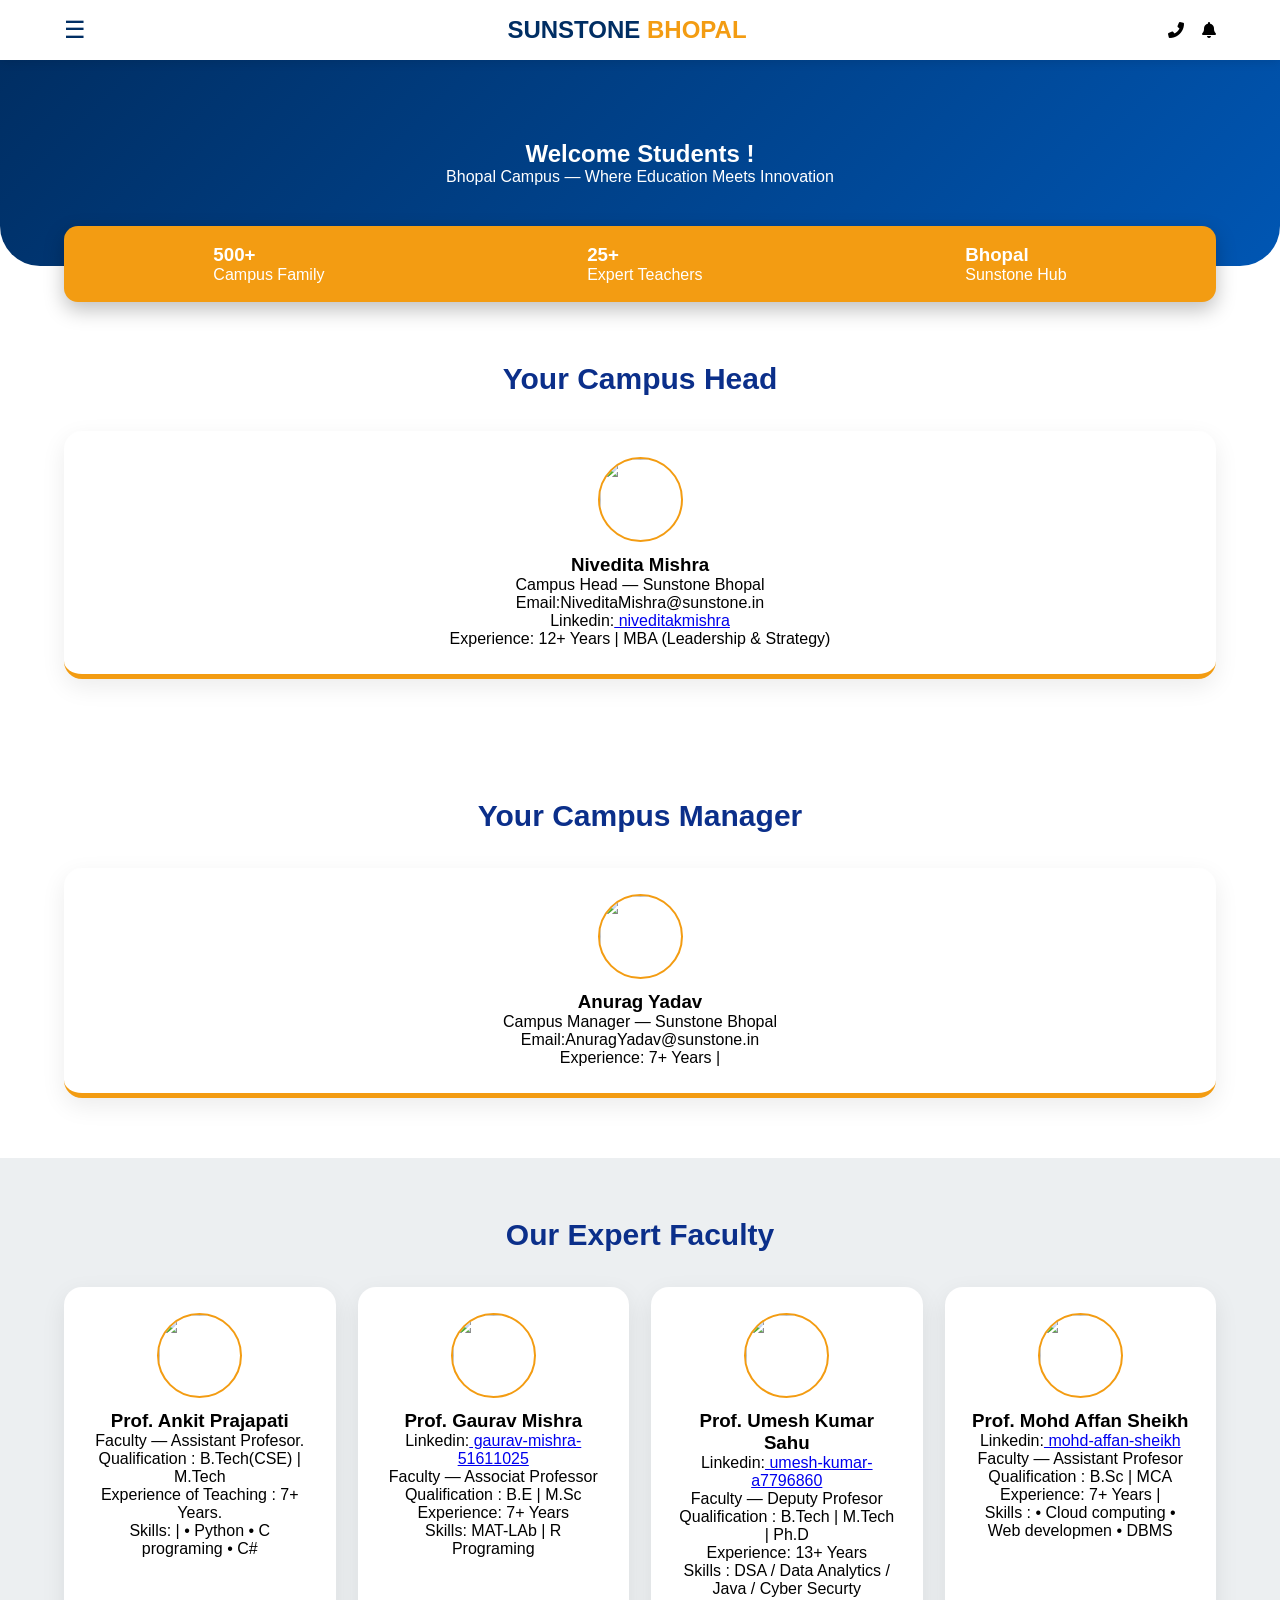
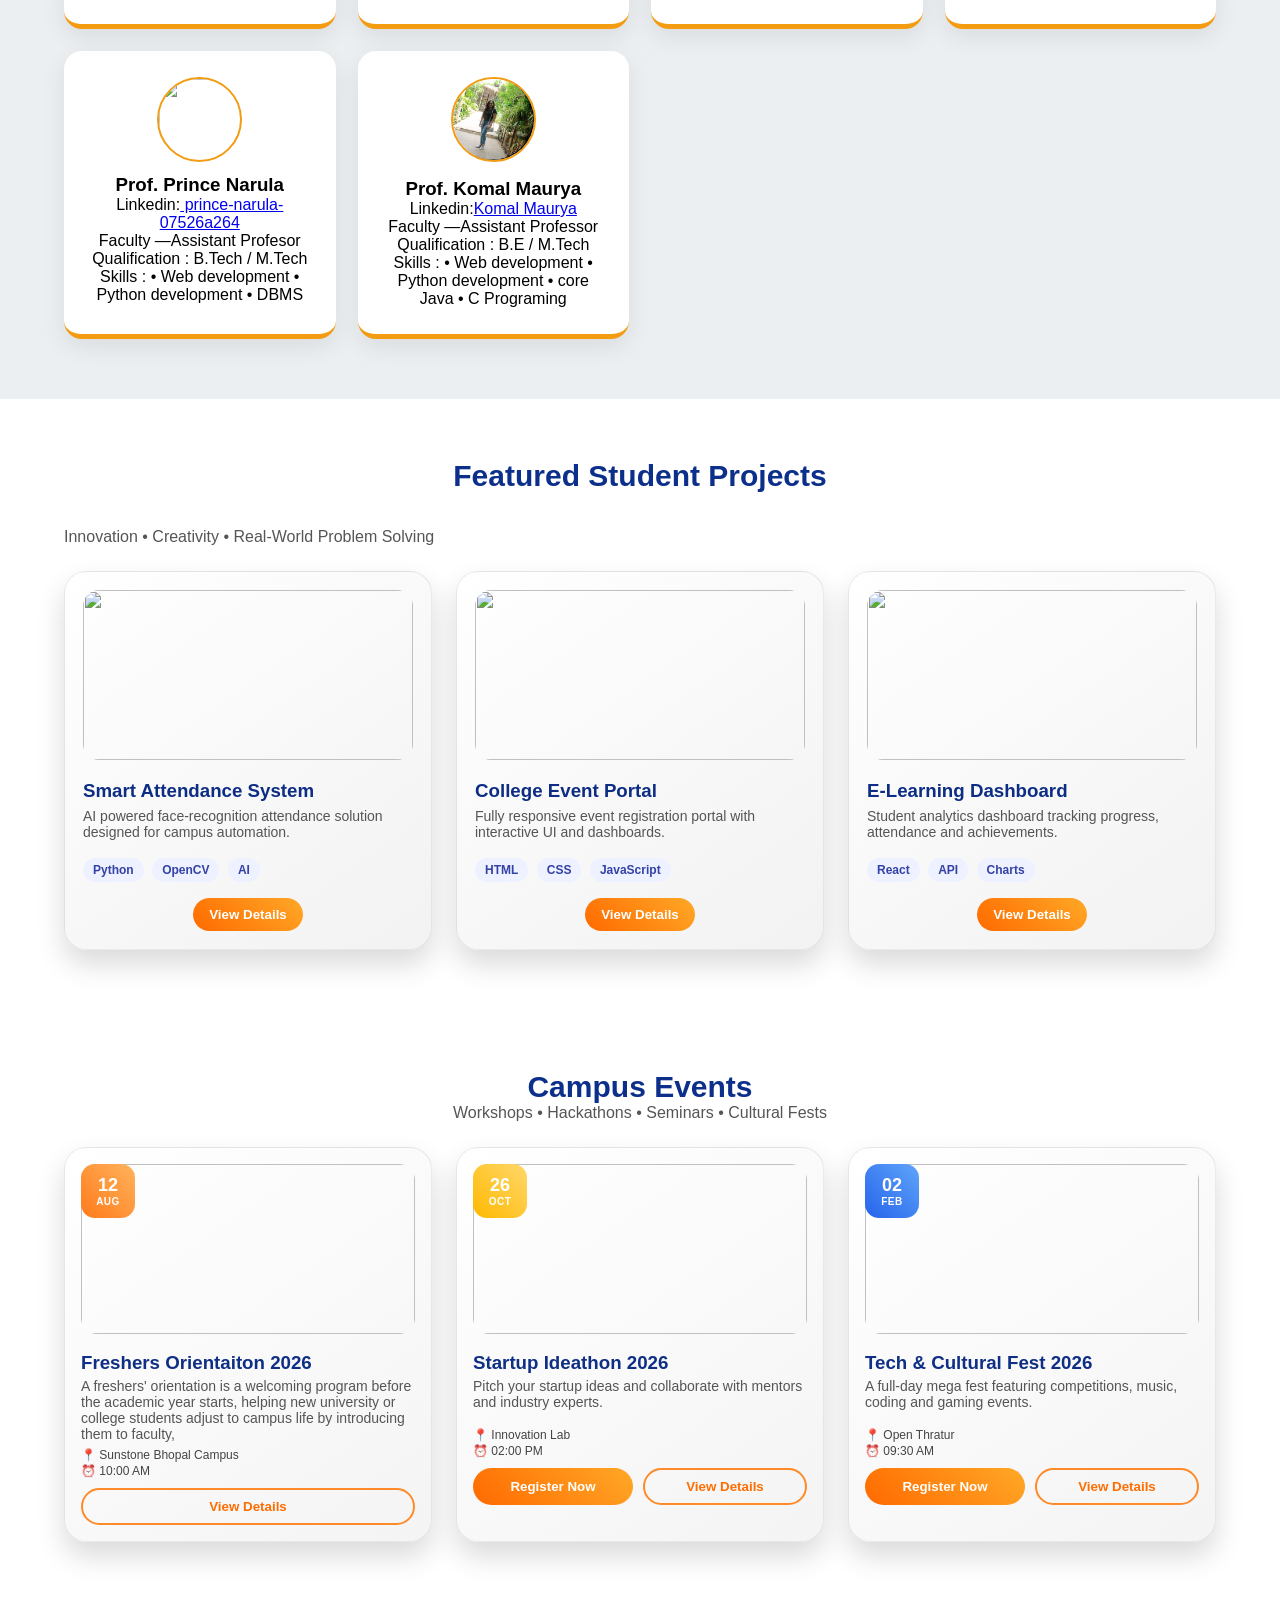
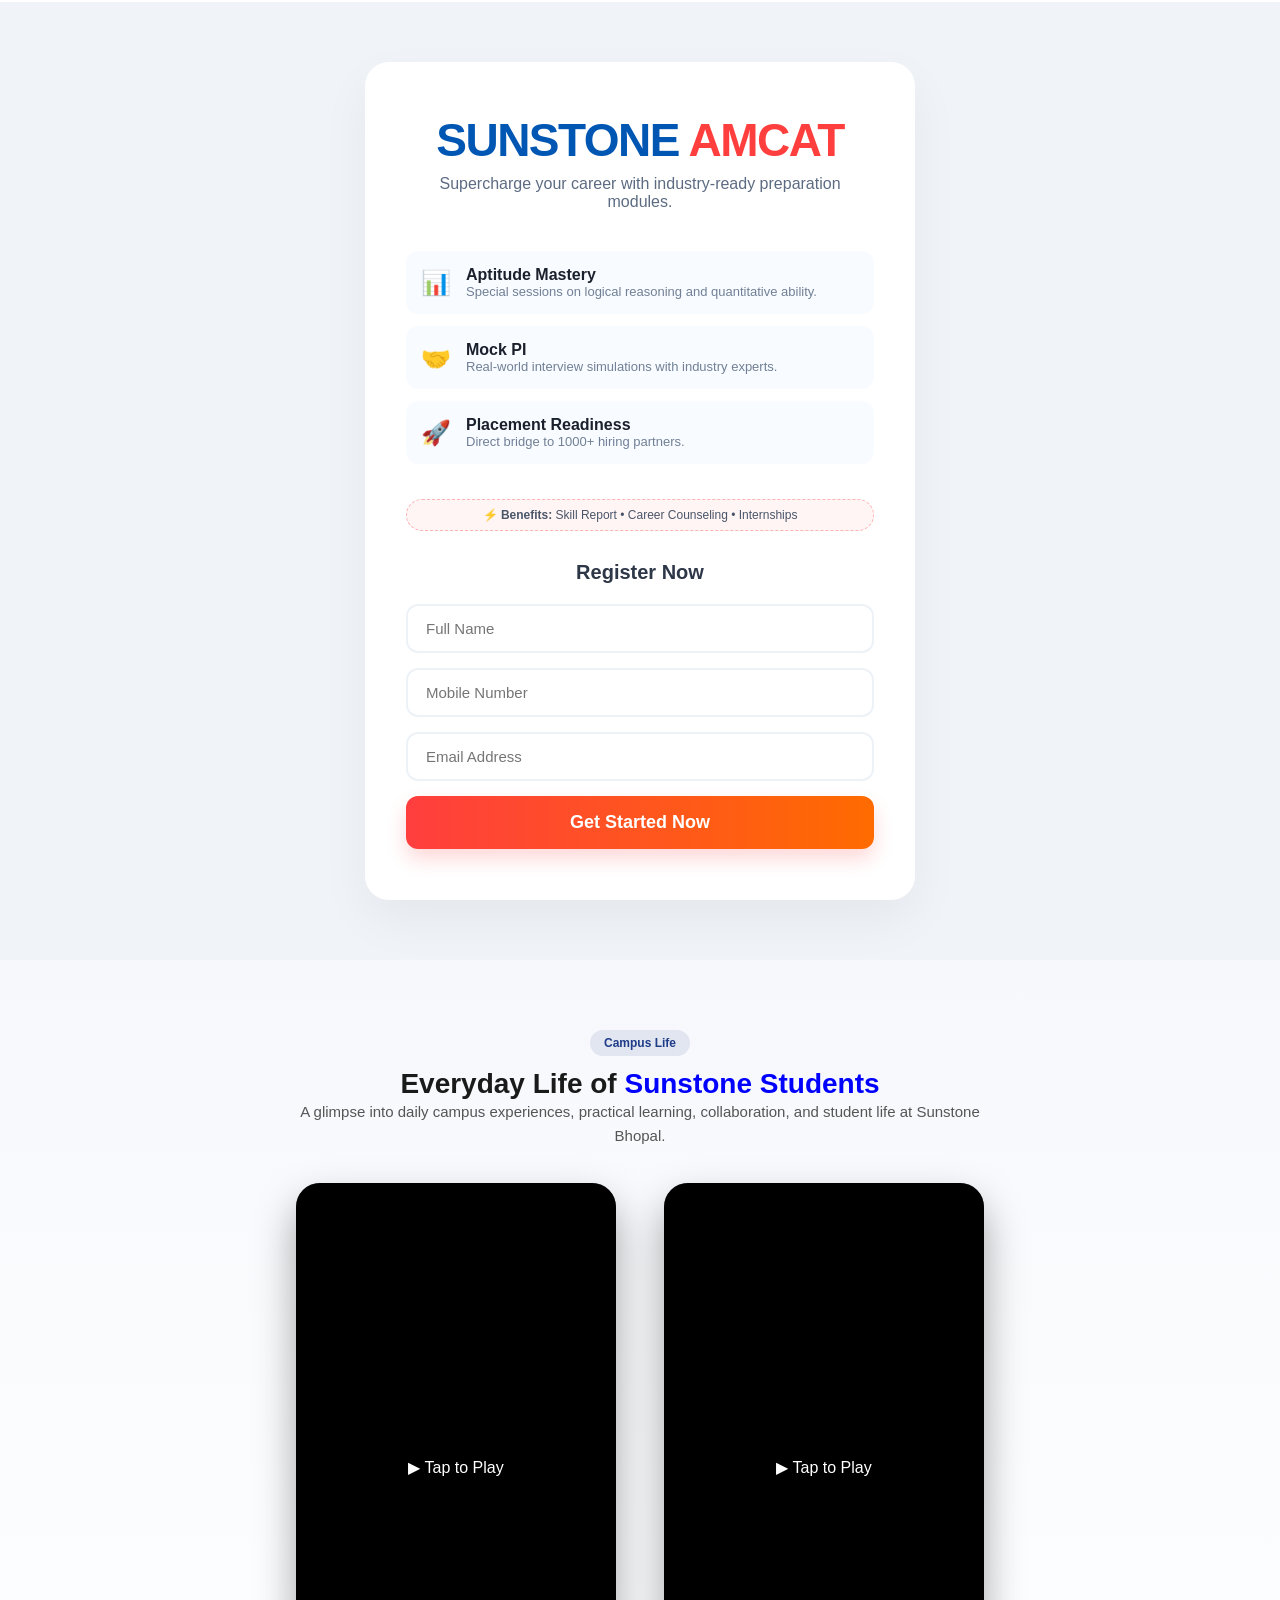
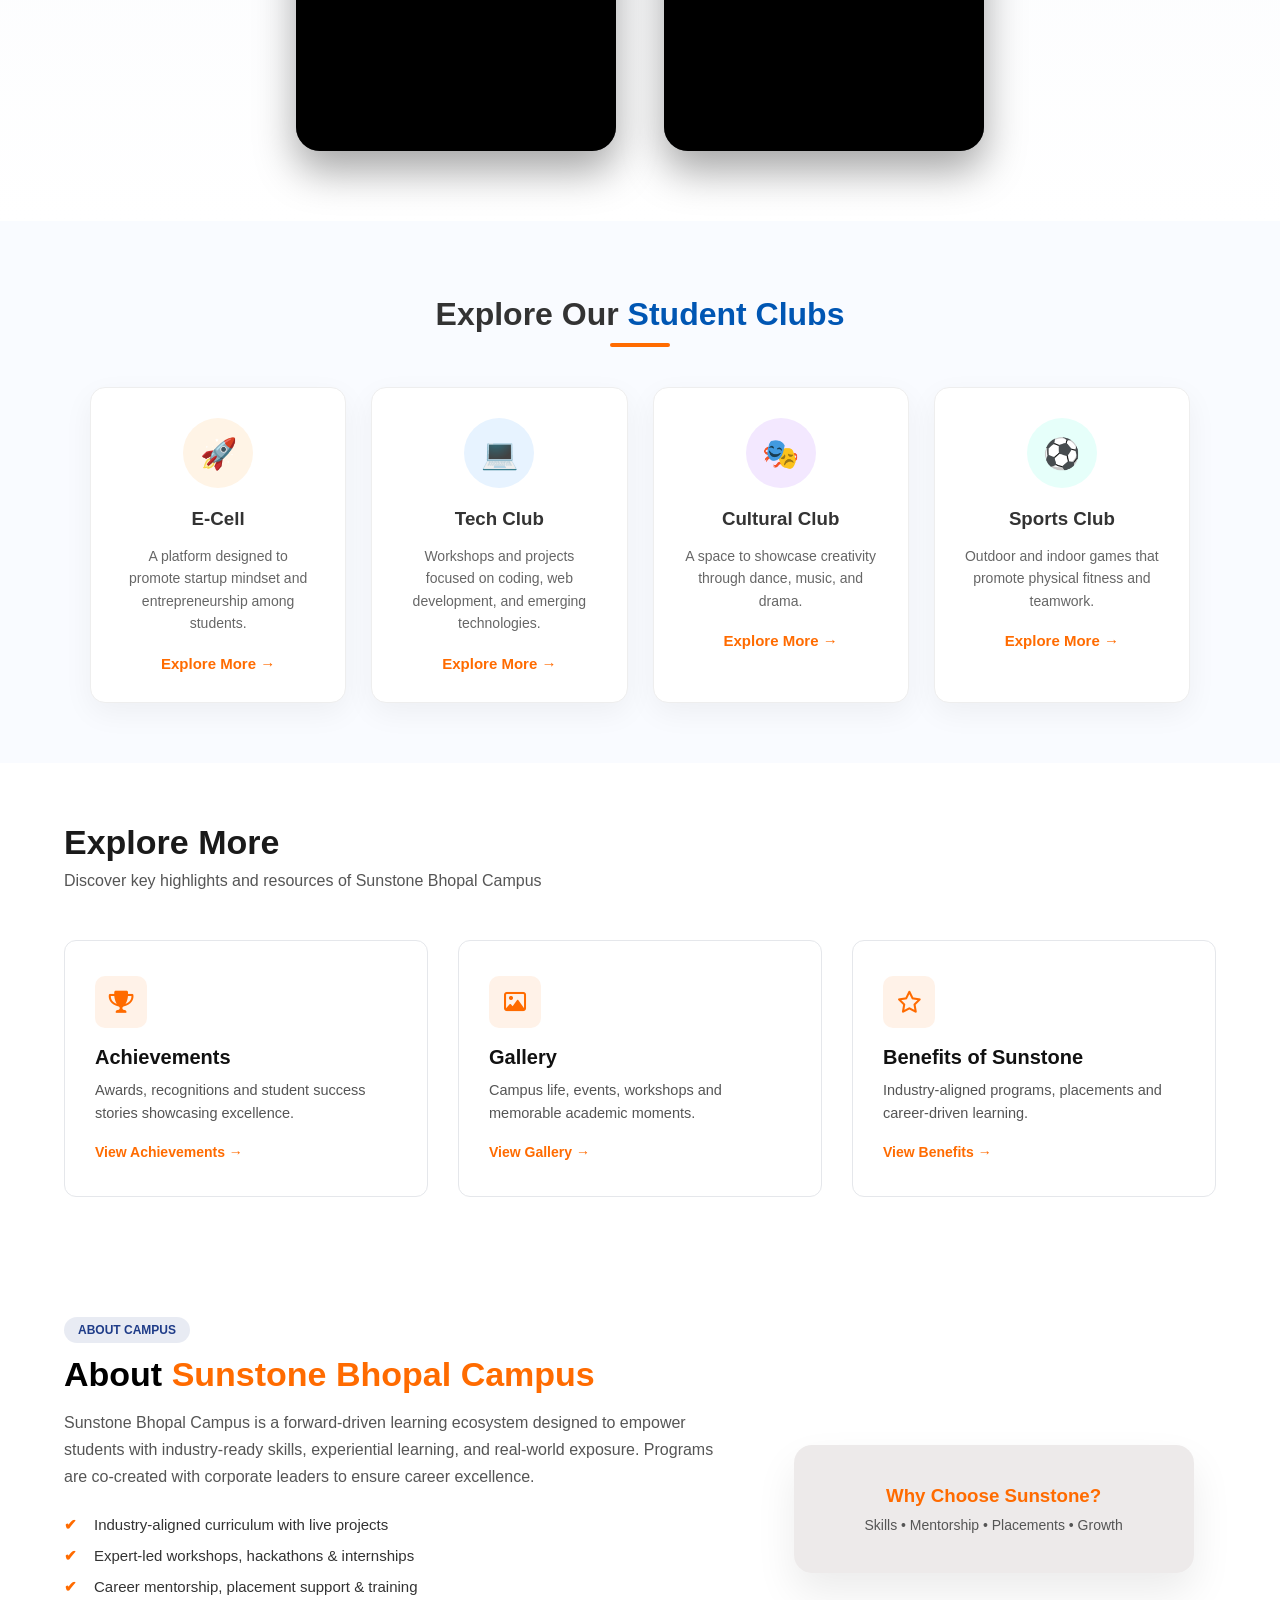
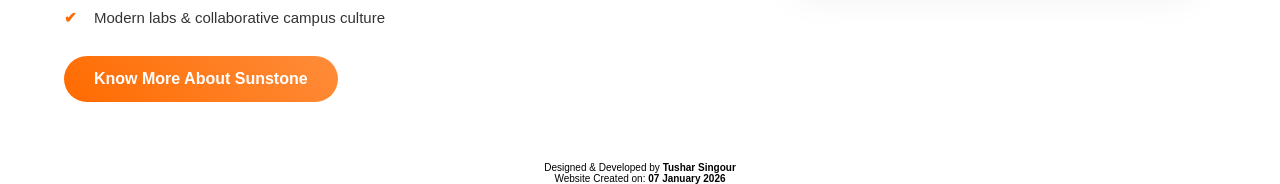
==== index.html @ 04ba6917 "update reel section and clubs sections" ====
<!DOCTYPE html>
<html lang="en">
<head>
<meta charset="UTF-8">
<meta name="viewport" content="width=device-width, initial-scale=1.0">
<title>Sunstone Bhopal Campus | Student Portal</title>
<link rel="stylesheet" href="style.css">
<link rel="stylesheet" href="https://cdnjs.cloudflare.com/ajax/libs/font-awesome/6.0.0/css/all.min.css">
</head>

<body>

<div class="sidebar" id="mySidebar">
  <div class="close-btn" onclick="toggleSidebar()">×</div>
  <a href="#home">Home</a>
  <a href="#faculty">Faculty Details</a>
  <a href="#projects-section pro">Student Projects</a>
  <a href="#explore-official">Explore More</a>
  <a href="#amcat-premium-section">AMCAT Exame</a>
  <a href="#events">Upcoming Events</a>
  <a href="#about-sunstone">About Campus</a>
</div>

<header>
  <div class="menu-btn" onclick="toggleSidebar()">☰</div>
  <div class="logo">SUNSTONE <span>BHOPAL </span></div>
  <div class="nav-icons">
    <i class="fas fa-phone-alt"></i>
    <i class="fas fa-bell"></i>
  </div>
</header>

<section class="banner" id="home">
  <h1>Welcome Students !</h1>
  <p>Bhopal Campus — Where Education Meets Innovation</p>
</section>

<div class="container">
  <div class="stats-bar">
    <div class="stat-item"><h3>500+</h3><p>Campus Family</p></div>
    <div class="stat-item"><h3>25+</h3><p>Expert Teachers</p></div>
    <div class="stat-item"><h3>Bhopal</h3><p>Sunstone Hub</p></div>
  </div>
</div>

<section id="about">
  <h2 class="section-title">Your Campus Head</h2>

  <div class="grid-container">

    <div class="card">
      <img src="image/Nivedita Mishra.png" class="avatar">
      <h3>Nivedita Mishra</h3>
      <p>Campus Head — Sunstone Bhopal</p>
      <p>Email:NiveditaMishra@sunstone.in</p>
      <p>Linkedin:<a href="https://www.linkedin.com/in/niveditakmishra/"> niveditakmishra</a></p>
      <p>Experience: 12+ Years | MBA (Leadership & Strategy)</p>
    </div>

  </div>
</section>

<section id="about">
    <h2 class="section-title">Your Campus Manager</h2>

      <div class="card">
      <img src="image/anurag sir.png" class="avatar">
      <h3>Anurag Yadav</h3>
      <p>Campus Manager — Sunstone Bhopal</p>
      <p>Email:AnuragYadav@sunstone.in</p>
      <p>Experience: 7+ Years |</p>
    </div>


  </div>
</section>

<section id="faculty" class="gray">
  <h2 class="section-title">Our Expert Faculty</h2>

  <div class="grid-container">

    <div class="card">
      <img src="image/ankit sir.png" class="avatar">
      <h3>Prof. Ankit Prajapati</h3>
      <p>Faculty — Assistant Profesor.</p>
      <p>Qualification : B.Tech(CSE) | M.Tech   </p>
      <p>Experience of Teaching : 7+ Years. </p>
      <p>Skills: | • Python • C programing • C#  </p>
    </div>

    <div class="card">
      <img src="image/gourav sir.png" class="avatar">
      <h3>Prof. Gaurav Mishra</h3>
      <p>Linkedin:<a href="https://www.linkedin.com/in/gaurav-mishra-51611025/"> gaurav-mishra-51611025</a></p>
      <p>Faculty — Associat Professor</p>
      <p>Qualification : B.E | M.Sc</p>
      <p>Experience: 7+ Years </p>
      <p>Skills: MAT-LAb | R Programing  </p>
    </div>

    <div class="card">
      <img src="image/umesh sir.png" class="avatar">
      <h3>Prof. Umesh Kumar Sahu</h3>
      <p>Linkedin:<a href="https://www.linkedin.com/in/umesh-kumar-a7796860/"> umesh-kumar-a7796860</a></p>
      <p>Faculty — Deputy Profesor</p>
      <p>Qualification : B.Tech | M.Tech | Ph.D </p>
      <p>Experience: 13+ Years </p>
      <p> Skills : DSA / Data Analytics / Java / Cyber Securty  </p>
    </div>

    <div class="card">
      <img src="image/affan sir.png" class="avatar">
      <h3>Prof. Mohd Affan Sheikh</h3>
      <p>Linkedin:<a href="https://www.linkedin.com/in/mohd-affan-sheikh/"> mohd-affan-sheikh</a></p>
      <p>Faculty — Assistant Profesor </p>
      <p>Qualification : B.Sc | MCA  </p>
      <p>Experience: 7+ Years |</p>
      <p>Skills : • Cloud computing • Web developmen • DBMS</p>

    </div>

    <div class="card">
      <img src="image/prince sir.png" class="avatar">
      <h3>Prof. Prince Narula</h3>
      <p>Linkedin:<a href="https://www.linkedin.com/in/prince-narula-07526a264/"> prince-narula-07526a264</a></p>
      <p>Faculty —Assistant Profesor </p>
      <p>Qualification : B.Tech / M.Tech  </p>
      <p>Skills : • Web development • Python development • DBMS</p>
    </div>

    <div class="card">
      <img src="image/Screenshot 2026-01-13 112907.png" class="avatar">
      <h3>Prof. Komal Maurya </h3>
      <p>Linkedin:<a href="https://www.linkedin.com/in/komal-m-997949104/overlay/about-this-profile/?lipi=urn%3Ali%3Apage%3Ad_flagship3_profile_view_base%3ByxAD4syCT5Slpi3%2FYHyaVg%3D%3D">Komal Maurya</a></p>
      <p>Faculty —Assistant Professor </p>
      <p>Qualification : B.E / M.Tech  </p>
      <p>Skills : • Web development • Python development • core Java • C Programing </p>
    </div>

  </div>
</section>

<section id="projects-section pro">
  <h2 class="section-title">Featured Student Projects</h2>
  <p class="section-subtext">
    Innovation • Creativity • Real-World Problem Solving
  </p>

  <div class="projects-wrapper">

    <div class="project-card pro">
      <img src="image/project 1.jpg" class="project-img">

      <h3>Smart Attendance System</h3>
      <p>
        AI powered face-recognition attendance solution designed for campus automation.
      </p>

      <div class="tags">
        <span>Python</span>
        <span>OpenCV</span>
        <span>AI</span>
      </div>

      <div class="card-footer">
        <button class="view-btn">View Details</button>
      </div>
    </div>

    <div class="project-card pro">
      <img src="image/event portal.jpg" class="project-img">

      <h3>College Event Portal</h3>
      <p>
        Fully responsive event registration portal with interactive UI and dashboards.
      </p>

      <div class="tags">
        <span>HTML</span>
        <span>CSS</span>
        <span>JavaScript</span>
      </div>

      <div class="card-footer">
        <button class="view-btn">View Details</button>
      </div>
    </div>

    <div class="project-card pro">
      <img src="image/e learning.jpg" class="project-img">

      <h3>E-Learning Dashboard</h3>
      <p>
        Student analytics dashboard tracking progress, attendance and achievements.
      </p>

      <div class="tags">
        <span>React</span>
        <span>API</span>
        <span>Charts</span>
      </div>

      <div class="card-footer">
        <button class="view-btn">View Details</button>
      </div>
    </div>

  </div>
</section>

<section id="events">
  <div class="events-header">
    <h2>Campus Events</h2>
    <p>Workshops • Hackathons • Seminars • Cultural Fests</p>
  </div>

  <div class="events-grid">

    <div class="event-card">
      <div class="event-date">
        <span>12</span>
        <small>AUG</small>
      </div>
      <img src="image/oraintation 2026.png" class="event-img">

      <h3>Freshers Orientaiton 2026</h3>
      <p>
        A freshers' orientation is a welcoming program before the academic year starts, helping new university or college students adjust to campus life by introducing them to faculty,
      </p>

      <div class="event-meta">
        <span>📍 Sunstone Bhopal Campus</span>
        <span>⏰ 10:00 AM</span>
      </div>

      <div class="event-actions">
        <button class="outline-btn">View Details</button>
      </div>
    </div>

    <div class="event-card">
      <div class="event-date yellow">
        <span>26</span>
        <small>OCT</small>
      </div>
      <img src="image/ideathon.jpg" class="event-img">

      <h3>Startup Ideathon 2026</h3>
      <p>
        Pitch your startup ideas and collaborate with mentors and industry experts.
      </p>

      <div class="event-meta">
        <span>📍 Innovation Lab</span>
        <span>⏰ 02:00 PM</span>
      </div>

      <div class="event-actions">
        <button class="primary-btn">Register Now</button>
        <button class="outline-btn">View Details</button>
      </div>
    </div>

    <div class="event-card">
      <div class="event-date blue">
        <span>02</span>
        <small>FEB</small>
      </div>
      <img src="image/tech and cultural.jpg" class="event-img">

      <h3>Tech & Cultural Fest 2026</h3>
      <p>
        A full-day mega fest featuring competitions, music, coding and gaming events.
      </p>

      <div class="event-meta">
        <span>📍 Open Thratur</span>
        <span>⏰ 09:30 AM</span>
      </div>

      <div class="event-actions">
        <button class="primary-btn">Register Now</button>
        <button class="outline-btn">View Details</button>
      </div>
    </div>

  </div>
</section>

<section id="amcat-premium-section">
    <div class="amcat-glass-card">
        <h1 class="hero-title">SUNSTONE <span class="red-text">AMCAT</span></h1>
        <p class="hero-subtitle">Supercharge your career with industry-ready preparation modules.</p>

        <div class="feature-box-container">
            <div class="feature-box">
                <span class="f-icon">📊</span>
                <div class="f-content">
                    <h4>Aptitude Mastery</h4>
                    <p>Special sessions on logical reasoning and quantitative ability.</p>
                </div>
            </div>
            
            <div class="feature-box">
                <span class="f-icon">🤝</span>
                <div class="f-content">
                    <h4>Mock PI</h4>
                    <p>Real-world interview simulations with industry experts.</p>
                </div>
            </div>

            <div class="feature-box">
                <span class="f-icon">🚀</span>
                <div class="f-content">
                    <h4>Placement Readiness</h4>
                    <p>Direct bridge to 1000+ hiring partners.</p>
                </div>
            </div>
        </div>

        <div class="benefits-tagline">
            ⚡ <strong>Benefits:</strong> Skill Report • Career Counseling • Internships
        </div>

        <div class="registration-area">
            <h3 class="form-title">Register Now</h3>
            <form class="amcat-form-layout">
                <div class="input-wrapper">
                    <input type="text" placeholder="Full Name" required>
                </div>
                <div class="input-wrapper">
                    <input type="tel" placeholder="Mobile Number" required>
                </div>
                <div class="input-wrapper">
                    <input type="email" placeholder="Email Address" required>
                </div>
                <button type="submit" class="cta-button">Get Started Now</button>
            </form>
        </div>
    </div>
</section>

<section class="sunstone-life">
  <div class="section-header">
    <span class="section-tag">Campus Life</span>
    <h2>Everyday Life of <span style="color:blue">Sunstone Students</span></h2>
    <p>
      A glimpse into daily campus experiences, practical learning,
      collaboration, and student life at Sunstone Bhopal.
    </p>
  </div>

  <div class="reel-container">
  
    <div class="reel-wrapper" onclick="playReel(this)">
      <video playsinline preload="metadata">
        <source src="video/sunstone video.mp4" type="video/mp4">
      </video>
      <div class="play-overlay">▶ Tap to Play</div>
    </div>
    <h1></h1>
    <div class="reel-wrapper" onclick="playReel(this)">
      <video playsinline preload="metadata">
        <source src="video/sunstone video 2.mp4" type="video/mp4">
      </video>
      <div class="play-overlay">▶ Tap to Play</div>
    </div>

  </div>
</section>


<section class="clubs-container">
    <div class="header-content">
        <span class="badge">Campus Life</span>
        <h2>Explore Our <span>Student Clubs</span></h2>
        <div class="underline"></div>
    </div>

    <div class="clubs-grid">
        <div class="club-card">
    <div class="club-icon ecell-bg">🚀</div>
    <h3>E-Cell</h3>
    <p>A platform designed to promote startup mindset and entrepreneurship among students.</p>
    <a href="#" class="club-link">Explore More →</a>
</div>

<div class="club-card">
    <div class="club-icon tech-bg">💻</div>
    <h3>Tech Club</h3>
    <p>Workshops and projects focused on coding, web development, and emerging technologies.</p>
    <a href="#" class="club-link">Explore More →</a>
</div>

<div class="club-card">
    <div class="club-icon cultural-bg">🎭</div>
    <h3>Cultural Club</h3>
    <p>A space to showcase creativity through dance, music, and drama.</p>
    <a href="#" class="club-link">Explore More →</a>
</div>

<div class="club-card">
    <div class="club-icon sports-bg">⚽</div>
    <h3>Sports Club</h3>
    <p>Outdoor and indoor games that promote physical fitness and teamwork.</p>
    <a href="#" class="club-link">Explore More →</a>
</div>
    </div>
</section>


<section id="explore-official">
  <div class="explore-wrapper">

    <h2 class="explore-heading">Explore More</h2>
    <p class="explore-subheading">
      Discover key highlights and resources of Sunstone Bhopal Campus
    </p>

    <div class="explore-cards">

      <div class="explore-box">
        <div class="explore-icon">
          <i class="fa-solid fa-trophy"></i>
        </div>
        <h3>Achievements</h3>
        <p>
          Awards, recognitions and student success stories showcasing excellence.
        </p>
        <a href="achivment.html">View Achievements →</a>
      </div>

      <div class="explore-box">
        <div class="explore-icon">
          <i class="fa-regular fa-image"></i>
        </div>
        <h3>Gallery</h3>
        <p>
          Campus life, events, workshops and memorable academic moments.
        </p>
        <a href="gallery.html">View Gallery →</a>
      </div>

      <div class="explore-box">
        <div class="explore-icon">
          <i class="fa-regular fa-star"></i>
        </div>
        <h3>Benefits of Sunstone</h3>
        <p>
          Industry-aligned programs, placements and career-driven learning.
        </p>
        <a href="benefits.html">View Benefits →</a>
      </div>

    </div>
  </div>
</section>


  <section id="about-sunstone">
  <div class="about-container">

    <div class="about-content">
      <span class="section-tag">ABOUT CAMPUS</span>
      <h2>About <span>Sunstone Bhopal Campus</span></h2>

      <p>
        Sunstone Bhopal Campus is a forward-driven learning ecosystem
        designed to empower students with industry-ready skills,
        experiential learning, and real-world exposure. Programs are
        co-created with corporate leaders to ensure career excellence.
      </p>

      <ul class="about-points">
        <li>Industry-aligned curriculum with live projects</li>
        <li>Expert-led workshops, hackathons & internships</li>
        <li>Career mentorship, placement support & training</li>
        <li>Modern labs & collaborative campus culture</li>
      </ul>

      <a href="#" class="about-btn">Know More About Sunstone</a>
    </div>

    <div class="about-visual">
      <div class="glass-card">
        <h3>Why Choose Sunstone?</h3>
        <p>Skills • Mentorship • Placements • Growth</p>
      </div>
    </div>

  </div>
</section>


<footer class="site-footer">
  <p>Designed & Developed by <strong>Tushar Singour</strong></p>
  <p>Website Created on: <strong>07 January 2026</strong></p>
</footer>

<script>
function playReel(wrapper) {
  const video = wrapper.querySelector("video");
  const overlay = wrapper.querySelector(".play-overlay");

  if (video.paused) {
    video.play();
    overlay.style.opacity = "0";
  } else {
    video.pause();
    overlay.style.opacity = "1";
  }
}
</script>
---- style.css ----
:root{
  --primary:#002e63;
  --accent:#f39c12;
  --bg:#f4f7f6;
}

*{margin:0;padding:0;
    box-sizing:border-box;
    font-family:'Segoe UI',sans-serif;
}


header{
  background:white;
  padding:1rem 5%;
  display:flex;
  justify-content:space-between;
  align-items:center;
  position:sticky;
  top:0;z-index:1000;
  box-shadow:0 2px 10px rgba(0,0,0,.1);
}

.logo{font-weight:bold;
    font-size:1.5rem;color:var(--primary);
}
.logo span{
    color:var(--accent);
}
.menu-btn{
    font-size:1.5rem;
    cursor:pointer;
    color:var(--primary);
}
.nav-icons{
    display:flex;
    gap:18px;
}

.sidebar{
  position:fixed;
  top:0;left:-300px;
  width:280px;height:100%;
  background:var(--primary);color:white;padding:2rem;
  transition:.35s;z-index:2000;
}
.sidebar.active{
    left:0;
}
.sidebar a{
    color:white;
    text-decoration:none;
    padding:14px 0;
    display:block;
}
.close-btn{text-align:right;
    font-size:2rem;
    cursor:pointer;
}


.banner{
  padding:80px 5%;
  text-align:center;
  color:white;
  background:linear-gradient(135deg,#002e63,#0056b3);
  border-radius:0 0 40px 40px;
}
.hero h1{
    font-size:2.4rem;
    margin-bottom:6px;
}

/* Stats */
.container{padding:0 5%;}
.stats-bar{
  margin-top:-40px;
  display:flex;justify-content:space-around;
  background:var(--accent);color:white;
  padding:18px;border-radius:14px;
  box-shadow:0 8px 20px rgba(0,0,0,.25);
}

/* Sections */
section{padding:60px 5%;}
.section-title{text-align:center;
  margin-bottom:35px;
  font-size:2rem;
  color:var(--primary);}

.grid-container{
  display:grid;gap:22px;
  grid-template-columns:repeat(auto-fit,minmax(260px,1fr));
}

/* Cards */
.card{
  background:white;
  padding:26px;
  border-radius:18px;
  text-align:center;
  box-shadow:0 8px 24px rgba(0,0,0,.08);
  border-bottom:5px solid var(--accent);
}
.card:hover{transform:translateY(-6px);
  transition:.25s;}

/* Avatars */
.avatar{
  border-radius:50%;width:85px;
  height:85px;object-fit:cover;
  margin-bottom:12px;
  border:2px solid var(--accent);
}

/* Icons */
.icon{font-size:2.6rem;
  color:var(--accent);
  margin-bottom:10px;}

/* Event Section */
.dark{background:#002e63;color:white;}

.white{color:white;}

.event-tag{background:#e74c3c;
  color:white;
  padding:4px 10px;
  border-radius:6px;
  font-size:.8rem;}

/* Faculty section background */
.gray{background:#eceff1;}

/* Footer Buttons */
.footer-btns{
  position:fixed;
  bottom:18px;
  left:5%;
  width:90%;
  display:flex;
  gap:10px;
  z-index:900;
}
.f-btn{
  flex:1;padding:14px;
  border-radius:12px;
  text-align:center;
  font-weight:600;
  display:flex;
  justify-content:center;
  gap:10px;
}
.whatsapp{background:#25d366;
  color:white;
}
.eligibility{background:white;
  border:2px solid var(--primary);
  color:var(--primary);}

.space{height:120px;}

.projects-section.pro {
  padding: 60px 22px;
  background: linear-gradient(180deg,#eef3ff,#ffffff);
  text-align: center;
}

.section-title {
  font-size: 30px;
  font-weight: 900;
  color: #0b2f8a;
}

.section-subtext {
  color: #555;
  margin-bottom: 25px;
}

.projects-wrapper {
  display: grid;
  gap: 24px;
  grid-template-columns: repeat(auto-fit,minmax(280px,1fr));
}

.project-card.pro {
  background: linear-gradient(145deg,#ffffff,#f2f2f2);
  border-radius: 22px;
  padding: 18px;
  position: relative;
  overflow: hidden;
  border: 1px solid rgba(0,0,0,0.08);
  box-shadow: 0 14px 28px rgba(0,0,0,0.15);
  transition: .35s;
}

.project-card.pro:hover {
  transform: translateY(-8px) scale(1.01);
  box-shadow: 0 22px 45px rgba(0,0,0,.22);
}

.project-img {
  width: 100%;
  height: 170px;
  border-radius: 16px;
  object-fit: cover;
  margin-bottom: 10px;
}

.badge {
  position: absolute;
  top: 14px;
  left: 14px;
  padding: 6px 12px;
  border-radius: 20px;
  font-size: 12px;
  font-weight: 700;
  color: #fff;
  background: linear-gradient(45deg,#ff7a1a,#ffb35c);
}

.badge.green { background: linear-gradient(45deg,#1ecb77,#4ade80); }
.badge.blue { background: linear-gradient(45deg,#2563eb,#60a5fa); }

.project-card h3 {
  margin: 10px 0 6px;
  color: #0d2d85;
}

.project-card p {
  font-size: 14px;
  color: #555;
  min-height: 46px;
}

.tags span {
  display: inline-block;
  margin: 4px 4px 8px 0;
  padding: 5px 10px;
  background: #eef1ff;
  border-radius: 14px;
  font-size: 12px;
  color: #3442a5;
  font-weight: 600;
}

.card-footer {
  display: flex;
  justify-content: center;
  margin-top: 8px;
}

.view-btn {
  border: none;
  padding: 9px 16px;
  border-radius: 24px;
  font-weight: 700;
  cursor: pointer;
  background: linear-gradient(45deg,#ff6a00,#ffa826);
  color: #fff;
  transition: .3s;
}

.view-btn:hover {
  opacity: .92;
}

.events-section {
  padding: 60px 22px;
  background: linear-gradient(180deg,#e8eeff,#ffffff);
}

.events-header {
  text-align: center;
  margin-bottom: 25px;
}

.events-header h2 {
  font-size: 30px;
  font-weight: 900;
  color: #0b2f8a;
}

.events-header p {
  color: #555;
}

.events-grid {
  display: grid;
  gap: 24px;
  grid-template-columns: repeat(auto-fit,minmax(280px,1fr));
}

.event-card {
  position: relative;
  background: linear-gradient(145deg,#ffffff,#f4f4f4);
  border-radius: 22px;
  padding: 16px;
  border: 1px solid rgba(0,0,0,.08);
  box-shadow: 0 14px 28px rgba(0,0,0,.15);
  transition: .35s;
}

.event-card:hover {
  transform: translateY(-8px) scale(1.01);
  box-shadow: 0 22px 45px rgba(0,0,0,.22);
}

.event-img {
  width: 100%;
  height: 170px;
  border-radius: 16px;
  object-fit: cover;
  margin-bottom: 10px;
}

.event-date {
  position: absolute;
  top: 16px;
  left: 16px;
  width: 54px;
  height: 54px;
  border-radius: 14px;
  background: linear-gradient(45deg,#ff7a1a,#ffb35c);
  color: #fff;
  display: flex;
  flex-direction: column;
  justify-content: center;
  align-items: center;
  font-weight: 900;
}

.event-date.yellow {
   background: linear-gradient(45deg,#ffb800,#ffd86b);
 }
.event-date.blue {
   background: linear-gradient(45deg,#2563eb,#60a5fa); 
  }

.event-date span {
   font-size: 18px;
   }
.event-date small { 
  font-size: 10px; letter-spacing: .5px;
 }

.event-card h3 {
  color: #0e2f85;
  margin: 8px 0 4px;
}

.event-card p {
  color: #555;
  font-size: 14px;
  min-height: 44px;
}

.event-meta {
  font-size: 12px;
  color: #444;
  margin: 6px 0 10px;
  display: flex;
  flex-direction: column;
  gap: 2px;
}

.event-actions {
  display: flex;
  gap: 10px;
}

#amcat-premium-section {
    padding: 60px 20px;
    background: #f0f4f8; /* Soft background */
    display: flex;
    justify-content: center;
}

.amcat-glass-card {
    background: #ffffff;
    max-width: 550px;
    width: 100%;
    padding: 50px 40px;
    border-radius: 24px;
    box-shadow: 0 20px 50px rgba(0,0,0,0.05); /* Soft premium shadow */
    text-align: center;
    border: 1px solid rgba(255,255,255,0.8);
}

.hero-title {
    font-size: 46px;
    font-weight: 900;
    color: #0056b3; /* Sunstone Blue */
    margin-bottom: 8px;
    letter-spacing: -1.5px;
}


.red-text {
    color: #ff3e3e; /* Bright Attractive Red */
    position: relative;
}

.hero-subtitle {
    font-size: 16px;
    color: #5c6b82;
    margin-bottom: 40px;
    font-weight: 400;
}

.feature-box-container {
    margin-bottom: 35px;
}

.feature-box {
    display: flex;
    align-items: center;
    gap: 15px;
    text-align: left;
    background: #f8fbff;
    padding: 15px;
    border-radius: 12px;
    margin-bottom: 12px;
    transition: 0.3s;
}

.feature-box:hover {
    transform: translateX(10px);
    background: #fff;
    box-shadow: 0 5px 15px rgba(0,0,0,0.05);
}

.f-icon { font-size: 24px; }

.f-content h4 {
    margin: 0;
    color: #1a202c;
    font-size: 16px;
}

.f-content p {
    margin: 0;
    font-size: 13px;
    color: #718096;
}

.benefits-tagline {
    font-size: 12px;
    color: #4a5568;
    background: #fff5f5; /* Light Red background */
    padding: 8px;
    border-radius: 50px;
    border: 1px dashed #feb2b2;
    margin-bottom: 30px;
}

/* Form Styles */
.form-title {
    font-size: 20px;
    margin-bottom: 20px;
    color: #2d3748;
}

.input-wrapper input {
    width: 100%;
    padding: 14px 18px;
    margin-bottom: 15px;
    border: 2px solid #edf2f7;
    border-radius: 12px;
    outline: none;
    font-size: 15px;
    transition: 0.3s;
}

.input-wrapper input:focus {
    border-color: #ff3e3e; /* Focus color red */
}

.cta-button {
    width: 100%;
    padding: 16px;
    background: linear-gradient(90deg, #ff3e3e, #ff6b00); /* Red-Orange gradient */
    color: white;
    border: none;
    border-radius: 12px;
    font-weight: 700;
    font-size: 18px;
    cursor: pointer;
    box-shadow: 0 10px 20px rgba(255, 62, 62, 0.2);
    transition: 0.3s;
}

.cta-button:hover {
    transform: translateY(-3px);
    box-shadow: 0 15px 25px rgba(255, 62, 62, 0.3);
}

.primary-btn {
  flex: 1;
  border: none;
  padding: 9px 12px;
  border-radius: 24px;
  background: linear-gradient(45deg,#ff6a00,#ffa826);
  color: #fff;
  font-weight: 700;
  cursor: pointer;
}

.outline-btn {
  flex: 1;
  padding: 9px 12px;
  border-radius: 24px;
  border: 2px solid #ff8a2a;
  background: transparent;
  color: #ff6d00;
  font-weight: 700;
  cursor: pointer;
}

.outline-btn:hover,.primary-btn:hover {
  opacity: .9;
}

.explore-official {
  padding: 90px 20px;
  background: #f6f7f9;
}

.explore-wrapper {
  max-width: 1200px;
  margin: auto;
}

.explore-heading {
  font-size: 34px;
  font-weight: 700;
  color: #1a1a1a;
  margin-bottom: 10px;
}

.explore-subheading {
  font-size: 16px;
  color: #555;
  margin-bottom: 50px;
}

.explore-cards {
  display: grid;
  grid-template-columns: repeat(auto-fit, minmax(300px, 1fr));
  gap: 30px;
}

.explore-box {
  background: #ffffff;
  padding: 35px 30px;
  border-radius: 12px;
  border: 1px solid #e5e7eb;
  transition: all 0.3s ease;
}

.explore-box:hover {
  border-color: #ff6b00;
  transform: translateY(-6px);
}

.explore-icon {
  width: 52px;
  height: 52px;
  border-radius: 10px;
  background: #fff2e8;
  color: #ff6b00;
  display: flex;
  align-items: center;
  justify-content: center;
  font-size: 22px;
  margin-bottom: 18px;
}

.explore-box h3 {
  font-size: 20px;
  margin-bottom: 10px;
  color: #111;
}

.explore-box p {
  font-size: 14.5px;
  line-height: 1.6;
  color: #555;
  margin-bottom: 18px;
}

.explore-box a {
  font-size: 14px;
  font-weight: 600;
  color: #ff6b00;
  text-decoration: none;
}

.explore-box a:hover {
  text-decoration: underline;
}


.about-sunstone {
  padding: 80px 20px;
  background: linear-gradient(135deg, #fff7f0, #ffffff);
}

.about-container {
  max-width: 1200px;
  margin: auto;
  display: grid;
  grid-template-columns: 1.2fr 0.8fr;
  gap: 40px;
  align-items: center;
}

.section-tag {
  display: inline-block;
  background: #ffefe4;
  color: #ff6b00;
  padding: 6px 14px;
  border-radius: 20px;
  font-size: 13px;
  font-weight: 600;
  margin-bottom: 10px;
}

.about-content h2 {
  font-size: 34px;
  margin-bottom: 15px;
}

.about-content h2 span {
  color: #ff6b00;
}

.about-content p {
  font-size: 16px;
  line-height: 1.7;
  color: #555;
  margin-bottom: 25px;
}

.about-points {
  list-style: none;
  padding: 0;
  margin-bottom: 30px;
}

.about-points li {
  position: relative;
  padding-left: 30px;
  margin-bottom: 14px;
  font-size: 15px;
  color: #333;
}

.about-points li::before {
  content: "✔";
  position: absolute;
  left: 0;
  top: 0;
  color: #ff6b00;
  font-weight: bold;
}

.about-btn {
  display: inline-block;
  padding: 14px 30px;
  background: linear-gradient(45deg, #ff6b00, #ff8c3a);
  color: #fff;
  text-decoration: none;
  font-weight: 600;
  border-radius: 30px;
  transition: all 0.3s ease;
}

.about-btn:hover {
  transform: translateY(-3px);
  box-shadow: 0 10px 25px rgba(255,107,0,0.35);
}

.about-visual {
  display: flex;
  justify-content: center;
}

.glass-card {
  width: 100%;
  max-width: 400px;
  padding: 40px 25px;
  border-radius: 18px;
  background: rgba(228, 223, 223, 0.65);
  box-shadow: 0 20px 40px rgba(0,0,0,0.08);
  text-align: center;
}

.glass-card h3 {
  color: #ff6b00;
  margin-bottom: 10px;
}

.glass-card p {
  color: #555;
  font-size: 14px;
}

@media (max-width: 900px) {
  .about-container {
    grid-template-columns: 1fr;
    text-align: center;
  }

  .about-points li {
    text-align: left;
  }
}

.site-footer{
  text-align:center;
  font-size:10px;
}

.sunstone-life {
  padding: 70px 20px;
  background: linear-gradient(180deg, #f6f8fc, #ffffff);
  text-align: center;
}

.section-header {
  max-width: 720px;
  margin: 0 auto 35px;
}

.section-tag {
  display: inline-block;
  padding: 6px 14px;
  background: rgba(31, 60, 136, 0.1);
  color: #1f3c88;
  font-size: 12px;
  font-weight: 600;
  border-radius: 20px;
  margin-bottom: 12px;
}

.section-header h2 {
  font-size: 28px;
  font-weight: 700;
  color: #1a1a1a;
}

.section-header p {
  font-size: 15px;
  line-height: 1.6;
  color: #555;
}

/* Reel Layout */
.reel-container {
  display: flex;
  gap: 24px;
  justify-content: center;
  flex-wrap: wrap;
}

/* Reel Frame */
.reel-wrapper {
  width: 320px;
  height: 568px;
  border-radius: 24px;
  overflow: hidden;
  position: relative;
  background: #000;
  box-shadow: 0 20px 40px rgba(0, 0, 0, 0.35);
  cursor: pointer;
}

.reel-wrapper video {
  width: 100%;
  height: 100%;
  object-fit: cover;
}

/* Tap Overlay */
.play-overlay {
  position: absolute;
  inset: 0;
  display: flex;
  align-items: center;
  justify-content: center;
  background: rgba(0, 0, 0, 0.55);
  color: #fff;
  font-size: 16px;
  font-weight: 500;
  transition: opacity 0.3s ease;
}


:root {
    --primary-blue: #0056b3;
    --accent-orange: #ff6b00;
    --text-dark: #333;
    --bg-light: #f9fbff;
}

.clubs-container {
    padding: 60px 20px;
    background-color: var(--bg-light);
    font-family: 'Segoe UI', Tahoma, Geneva, Verdana, sans-serif;
    text-align: center;
}

.header-content {
    margin-bottom: 40px;
}

.badge {
    background: #e1ecf7;
    color: var(--primary-blue);
    padding: 5px 15px;
    border-radius: 20px;
    font-size: 14px;
    font-weight: 600;
}

.header-content h2 {
    font-size: 32px;
    margin-top: 15px;
    color: var(--text-dark);
}

.header-content h2 span {
    color: var(--primary-blue);
}

.underline {
    width: 60px;
    height: 4px;
    background: var(--accent-orange);
    margin: 10px auto;
    border-radius: 2px;
}

/* Grid Layout */
.clubs-grid {
    display: grid;
    grid-template-columns: repeat(auto-fit, minmax(250px, 1fr));
    gap: 25px;
    max-width: 1100px;
    margin: 0 auto;
}

/* Card Styling */
.club-card {
    background: #fff;
    padding: 30px;
    border-radius: 15px;
    box-shadow: 0 10px 30px rgba(0,0,0,0.05);
    transition: all 0.3s ease;
    border: 1px solid #eee;
    display: flex;
    flex-direction: column;
    align-items: center;
}

.club-card:hover {
    transform: translateY(-10px);
    box-shadow: 0 15px 40px rgba(0,0,0,0.1);
    border-color: var(--primary-blue);
}

/* Icon Styling */
.club-icon {
    width: 70px;
    height: 70px;
    border-radius: 50%;
    display: flex;
    align-items: center;
    justify-content: center;
    font-size: 30px;
    margin-bottom: 20px;
}

.ecell-bg { background: #fff4e6; }
.tech-bg { background: #e7f3ff; }
.cultural-bg { background: #f3e8ff; }
.sports-bg { background: #e6fffa; }

.club-card h3 {
    margin-bottom: 15px;
    color: var(--text-dark);
}

.club-card p {
    font-size: 14px;
    color: #666;
    line-height: 1.6;
    margin-bottom: 20px;
}

.club-link {
    text-decoration: none;
    color: var(--accent-orange);
    font-weight: 600;
    font-size: 15px;
    transition: 0.2s;
}

.club-link:hover {
    letter-spacing: 1px;
}
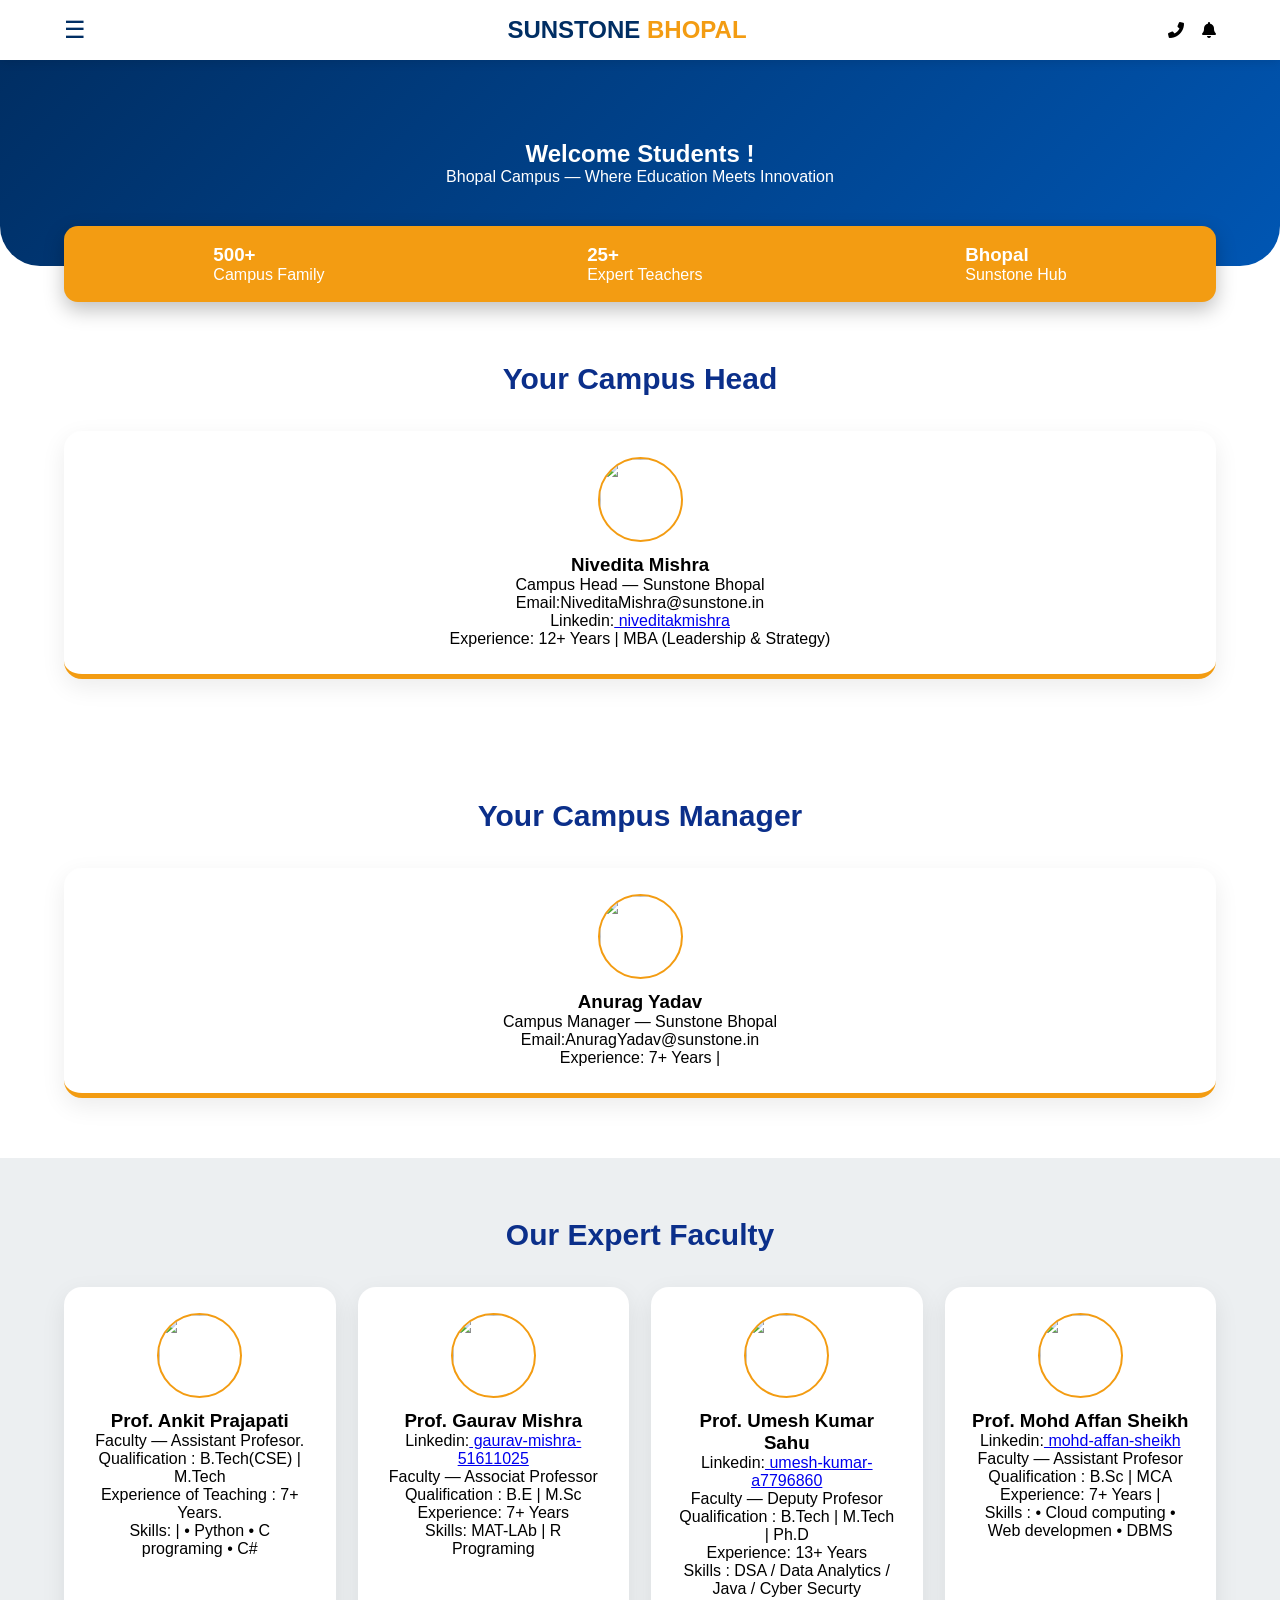
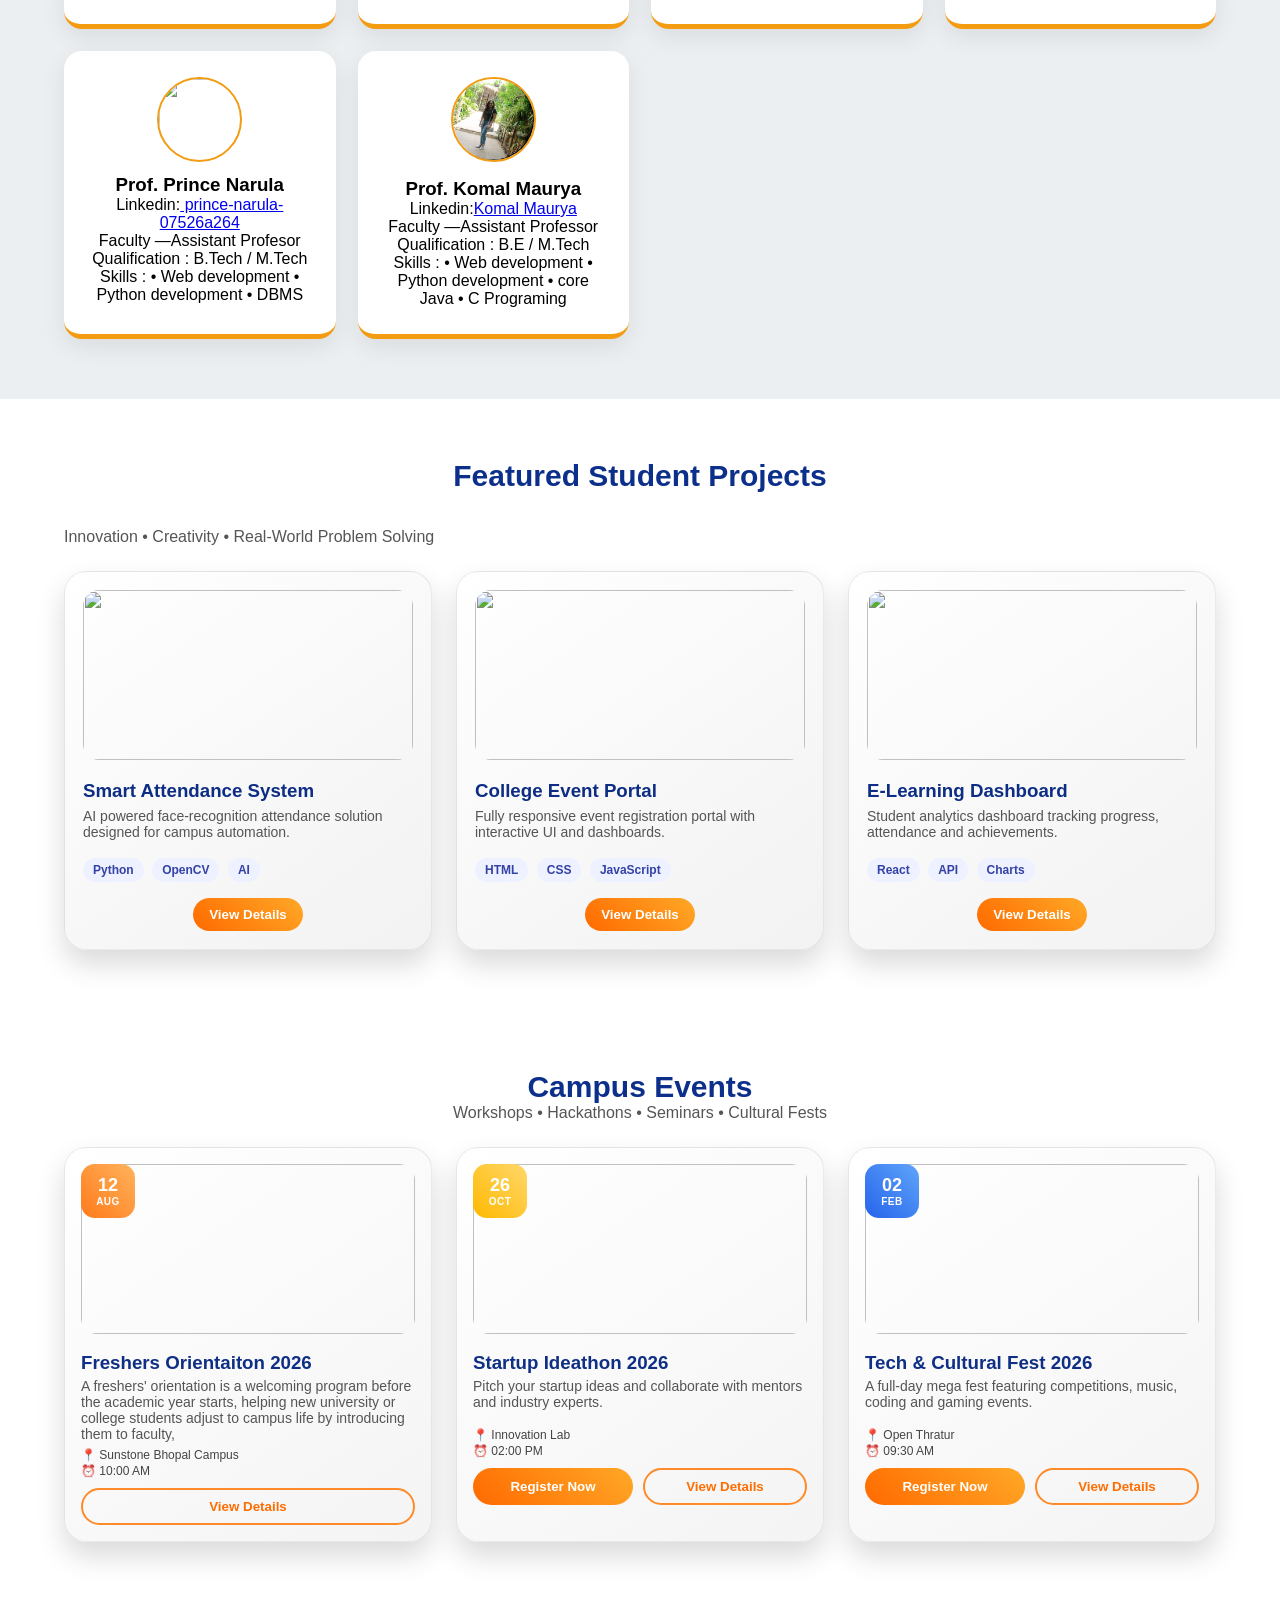
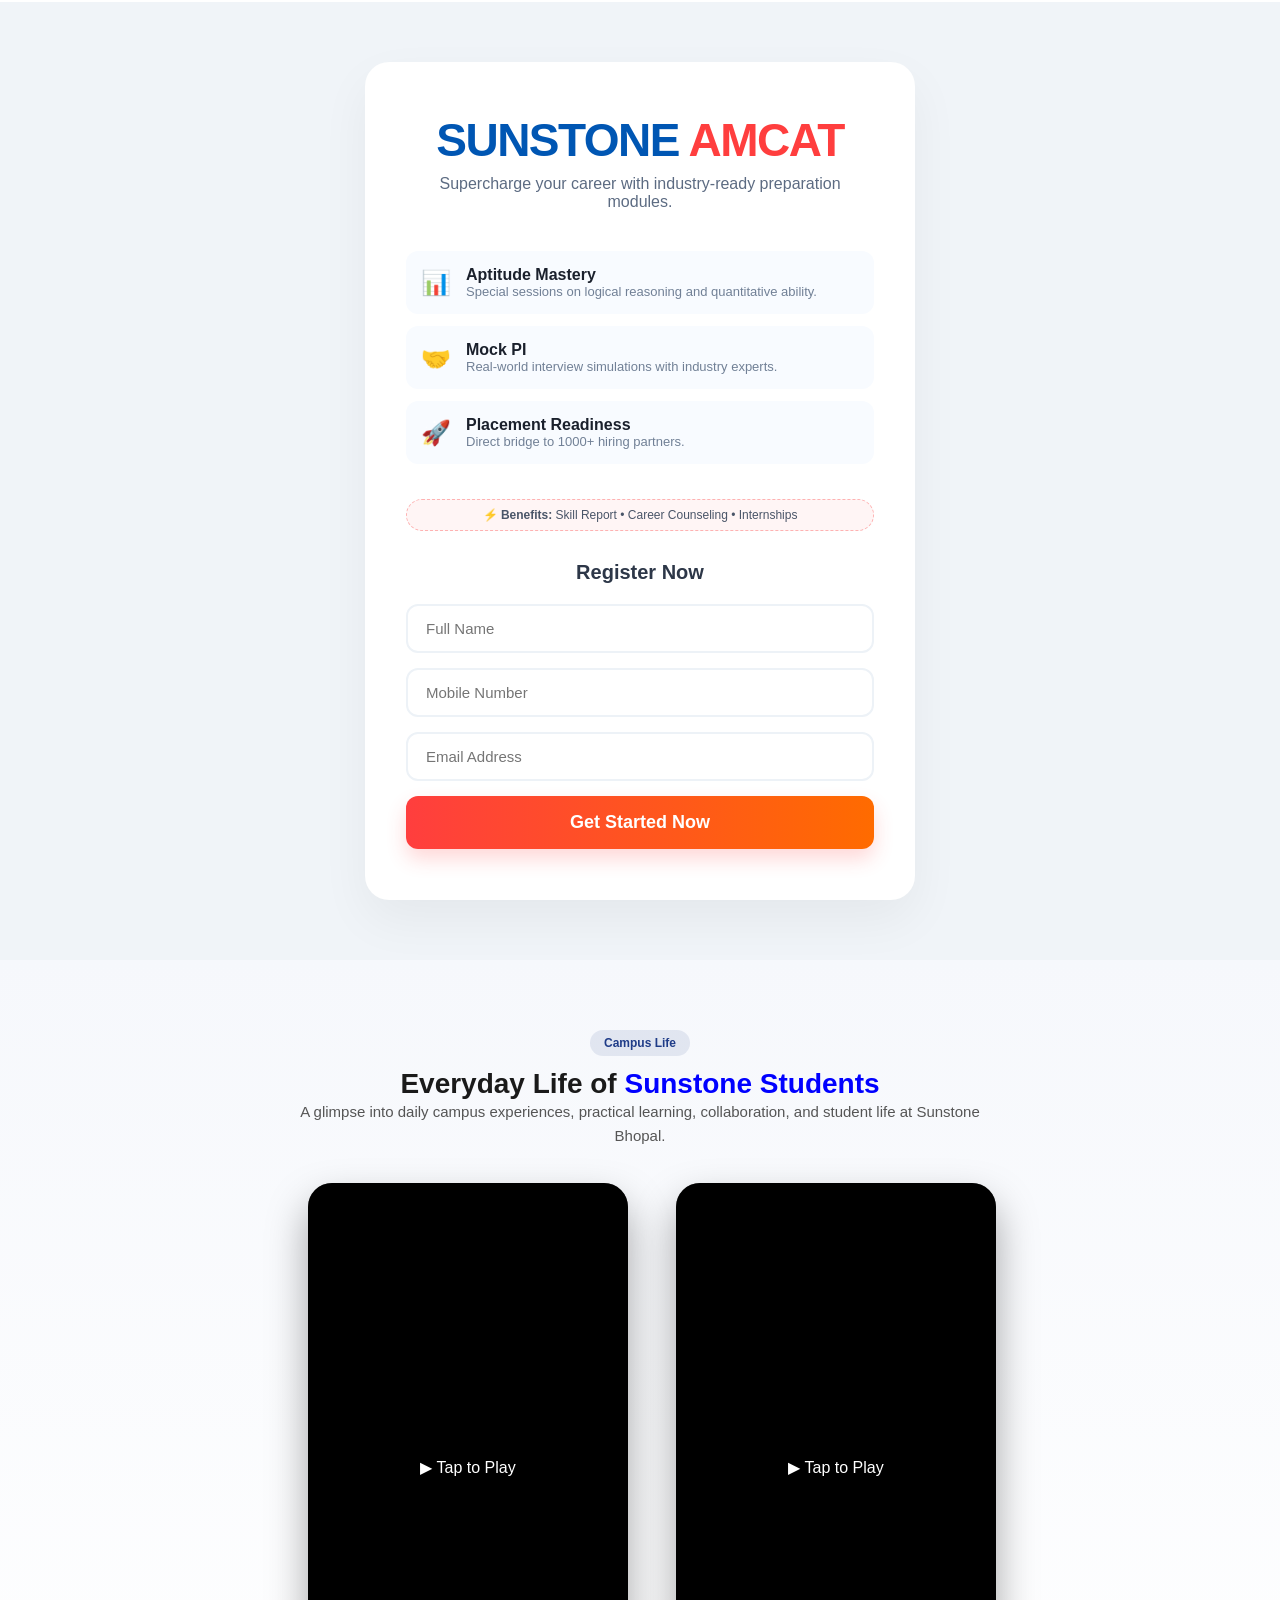
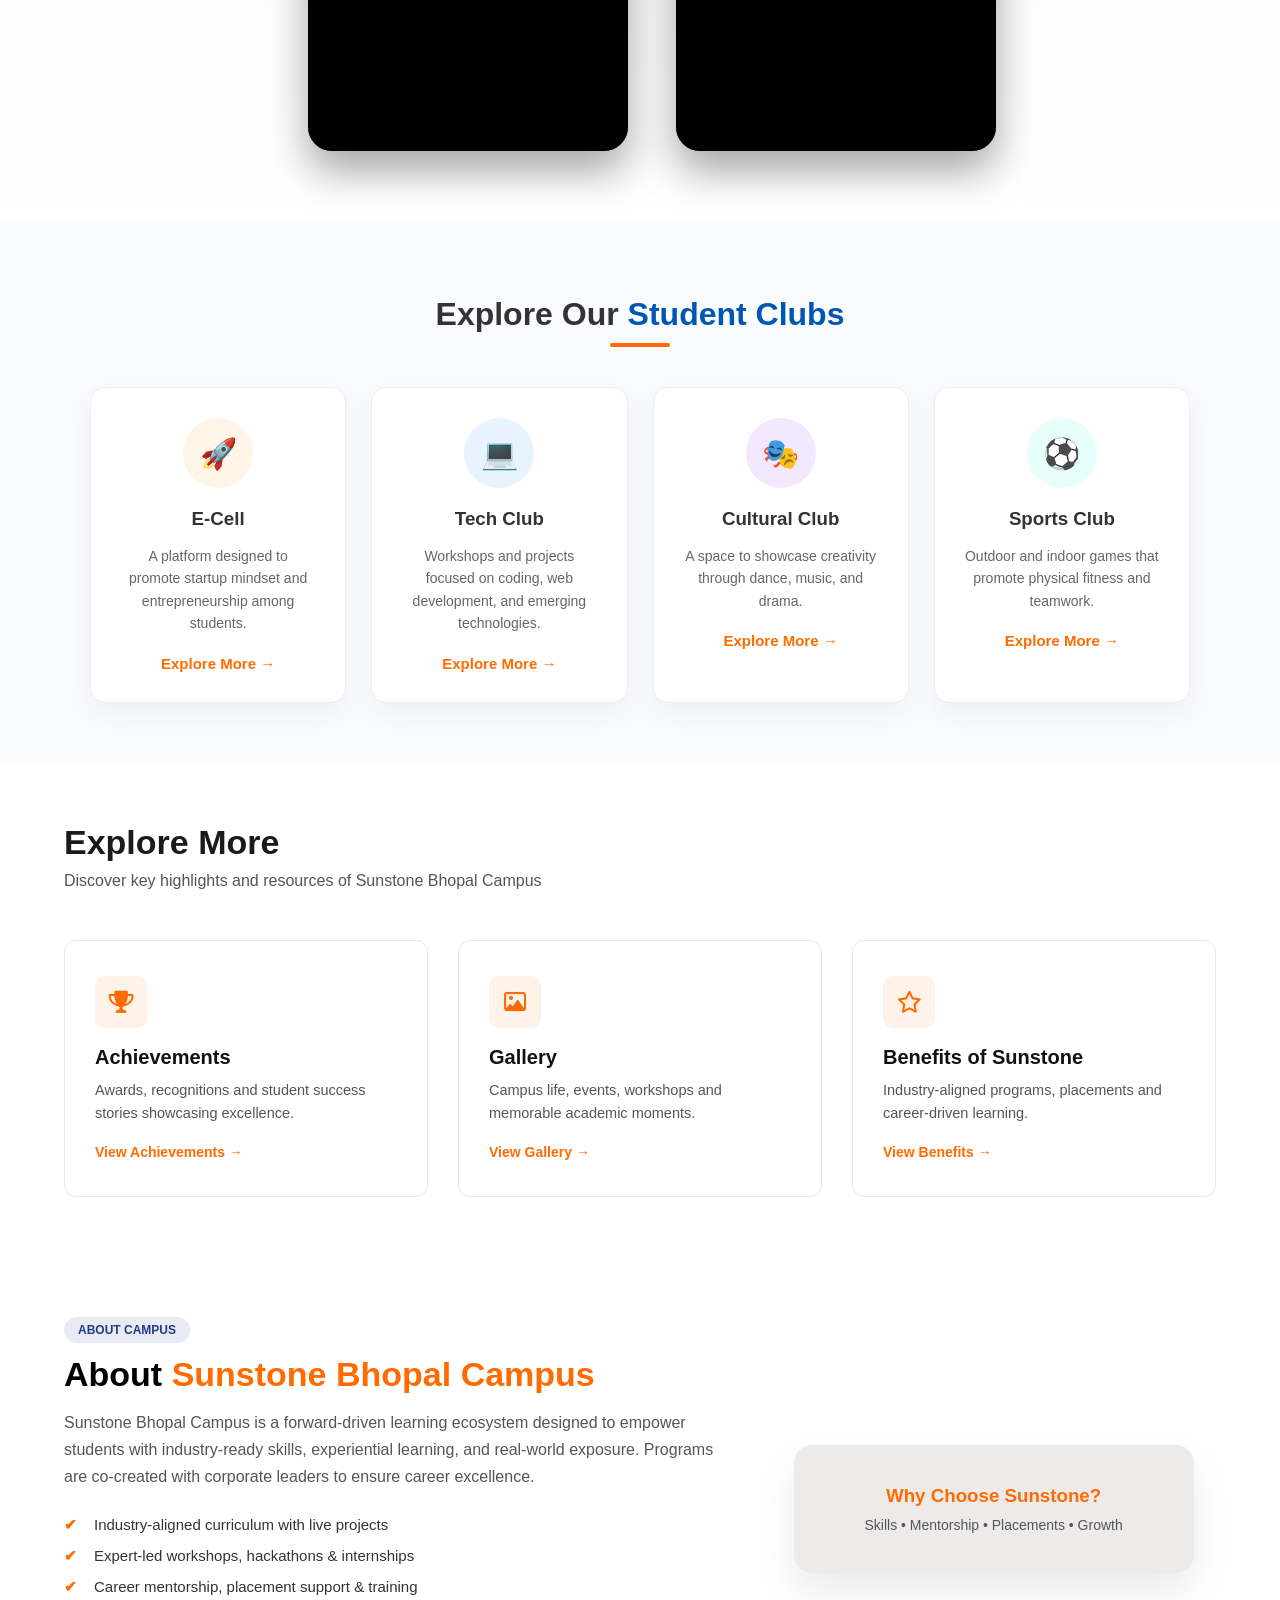
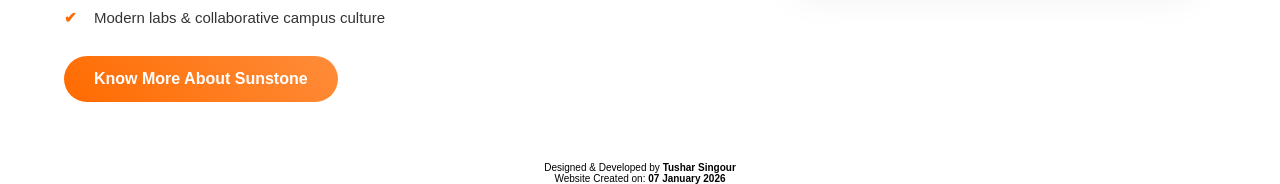
==== commit fa5d2122: "update reel section" ====
--- a/index.html
+++ b/index.html
@@ -352,14 +352,14 @@
   </div>
 
   <div class="reel-container">
-  
+  <br>
     <div class="reel-wrapper" onclick="playReel(this)">
       <video playsinline preload="metadata">
         <source src="video/sunstone video.mp4" type="video/mp4">
       </video>
       <div class="play-overlay">▶ Tap to Play</div>
     </div>
-    <h1></h1>
+   <h1></h1>
     <div class="reel-wrapper" onclick="playReel(this)">
       <video playsinline preload="metadata">
         <source src="video/sunstone video 2.mp4" type="video/mp4">
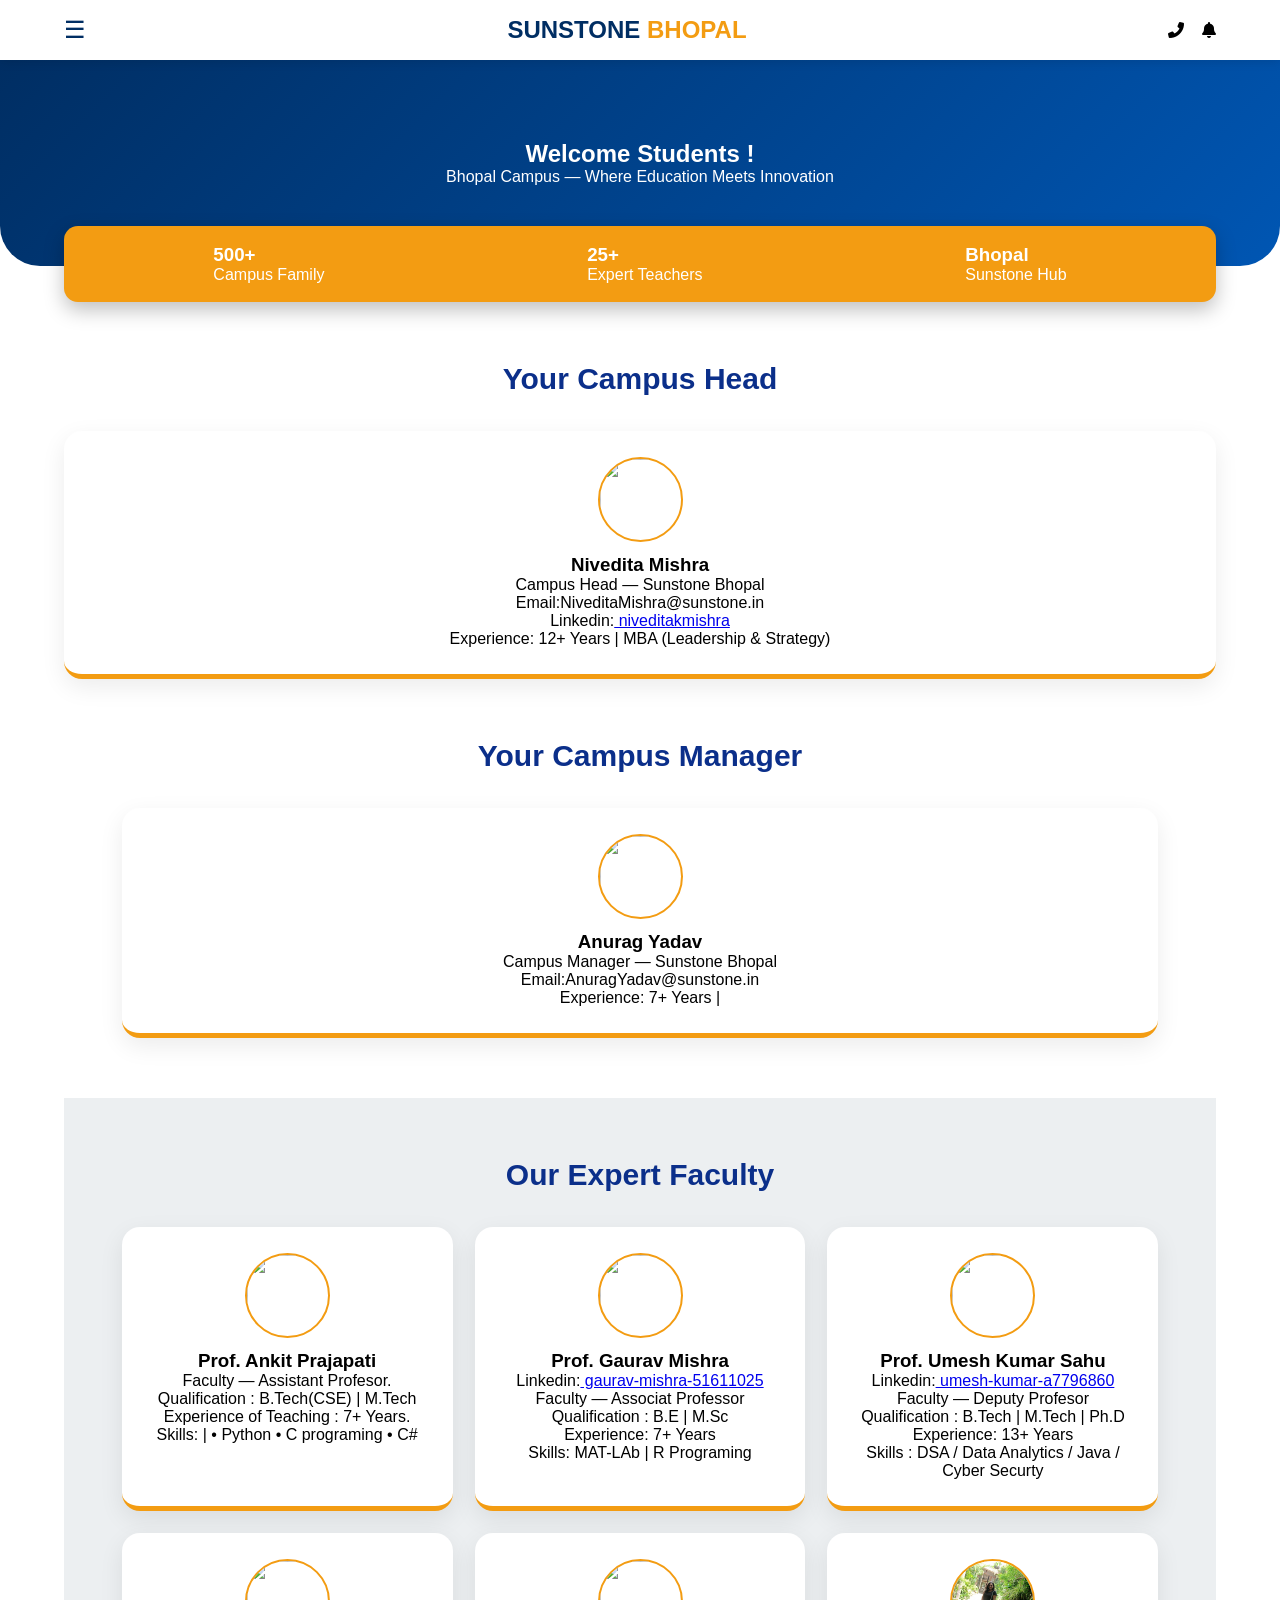
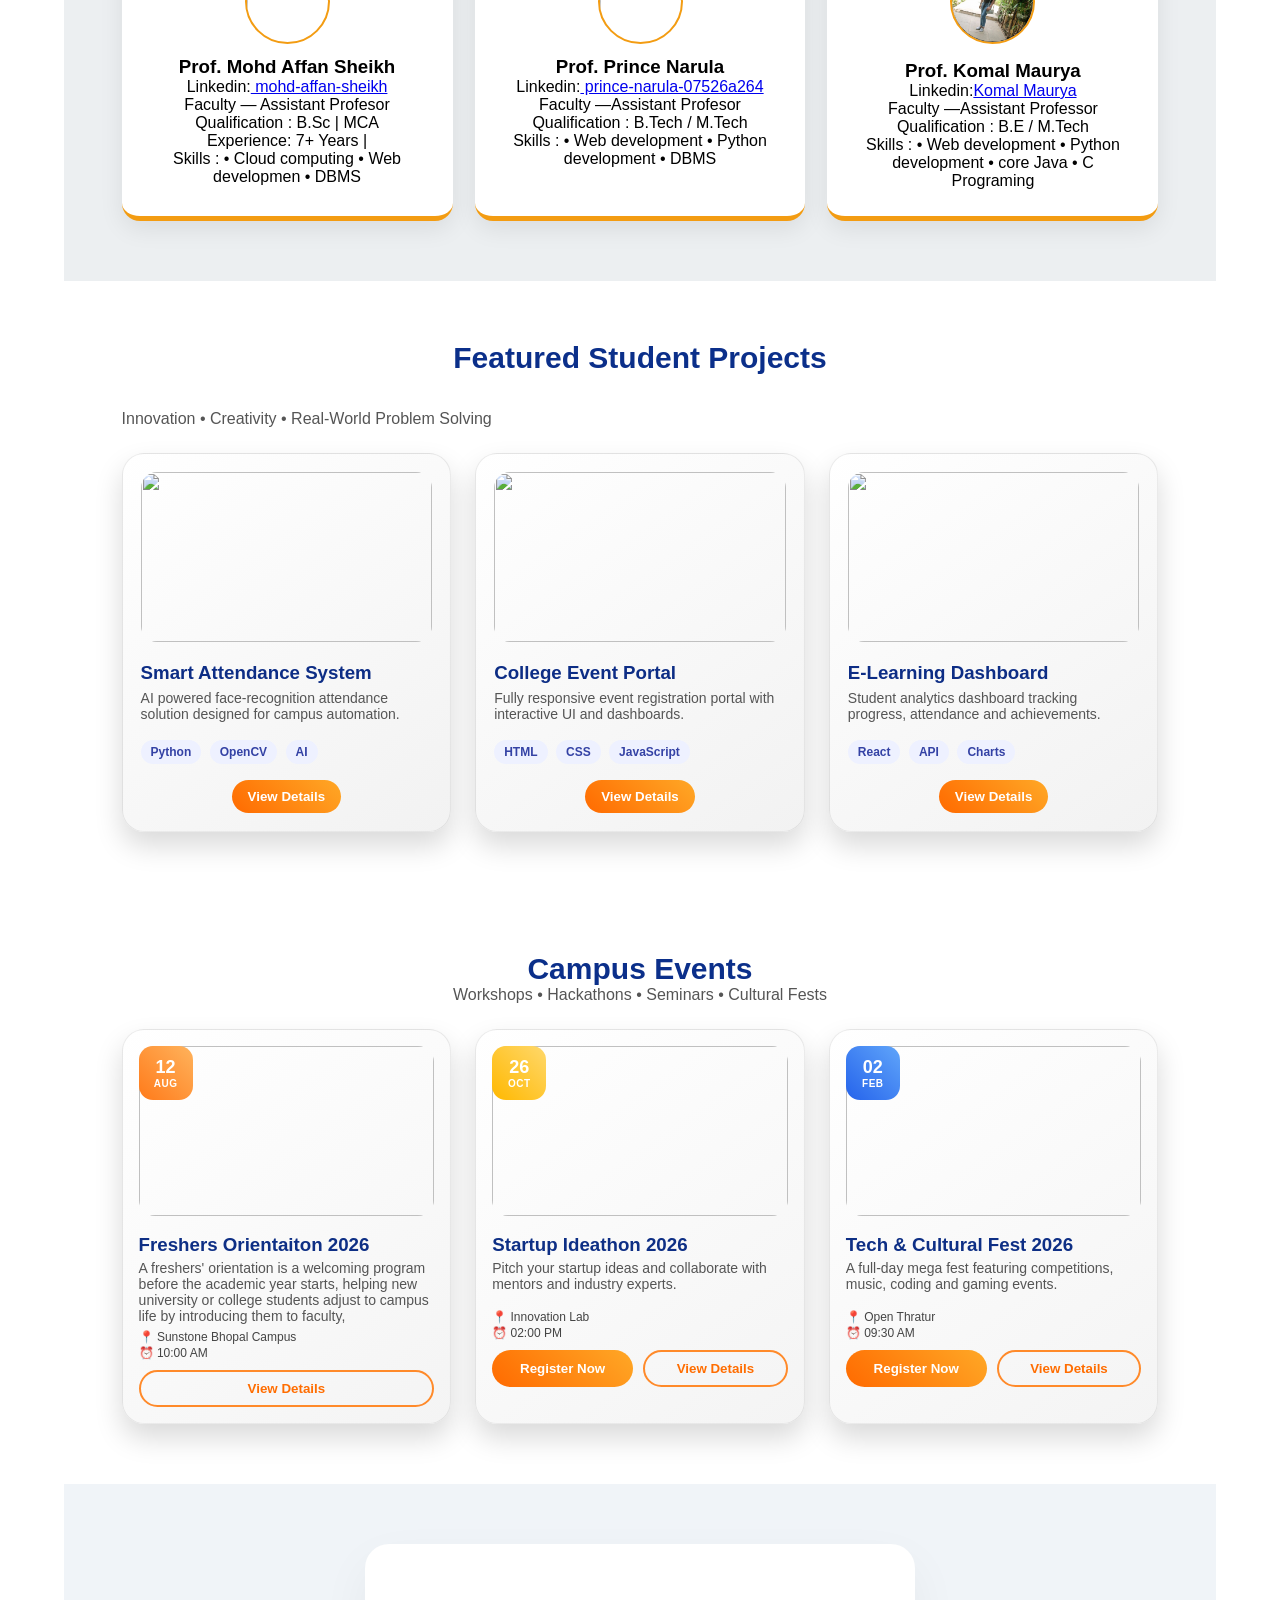
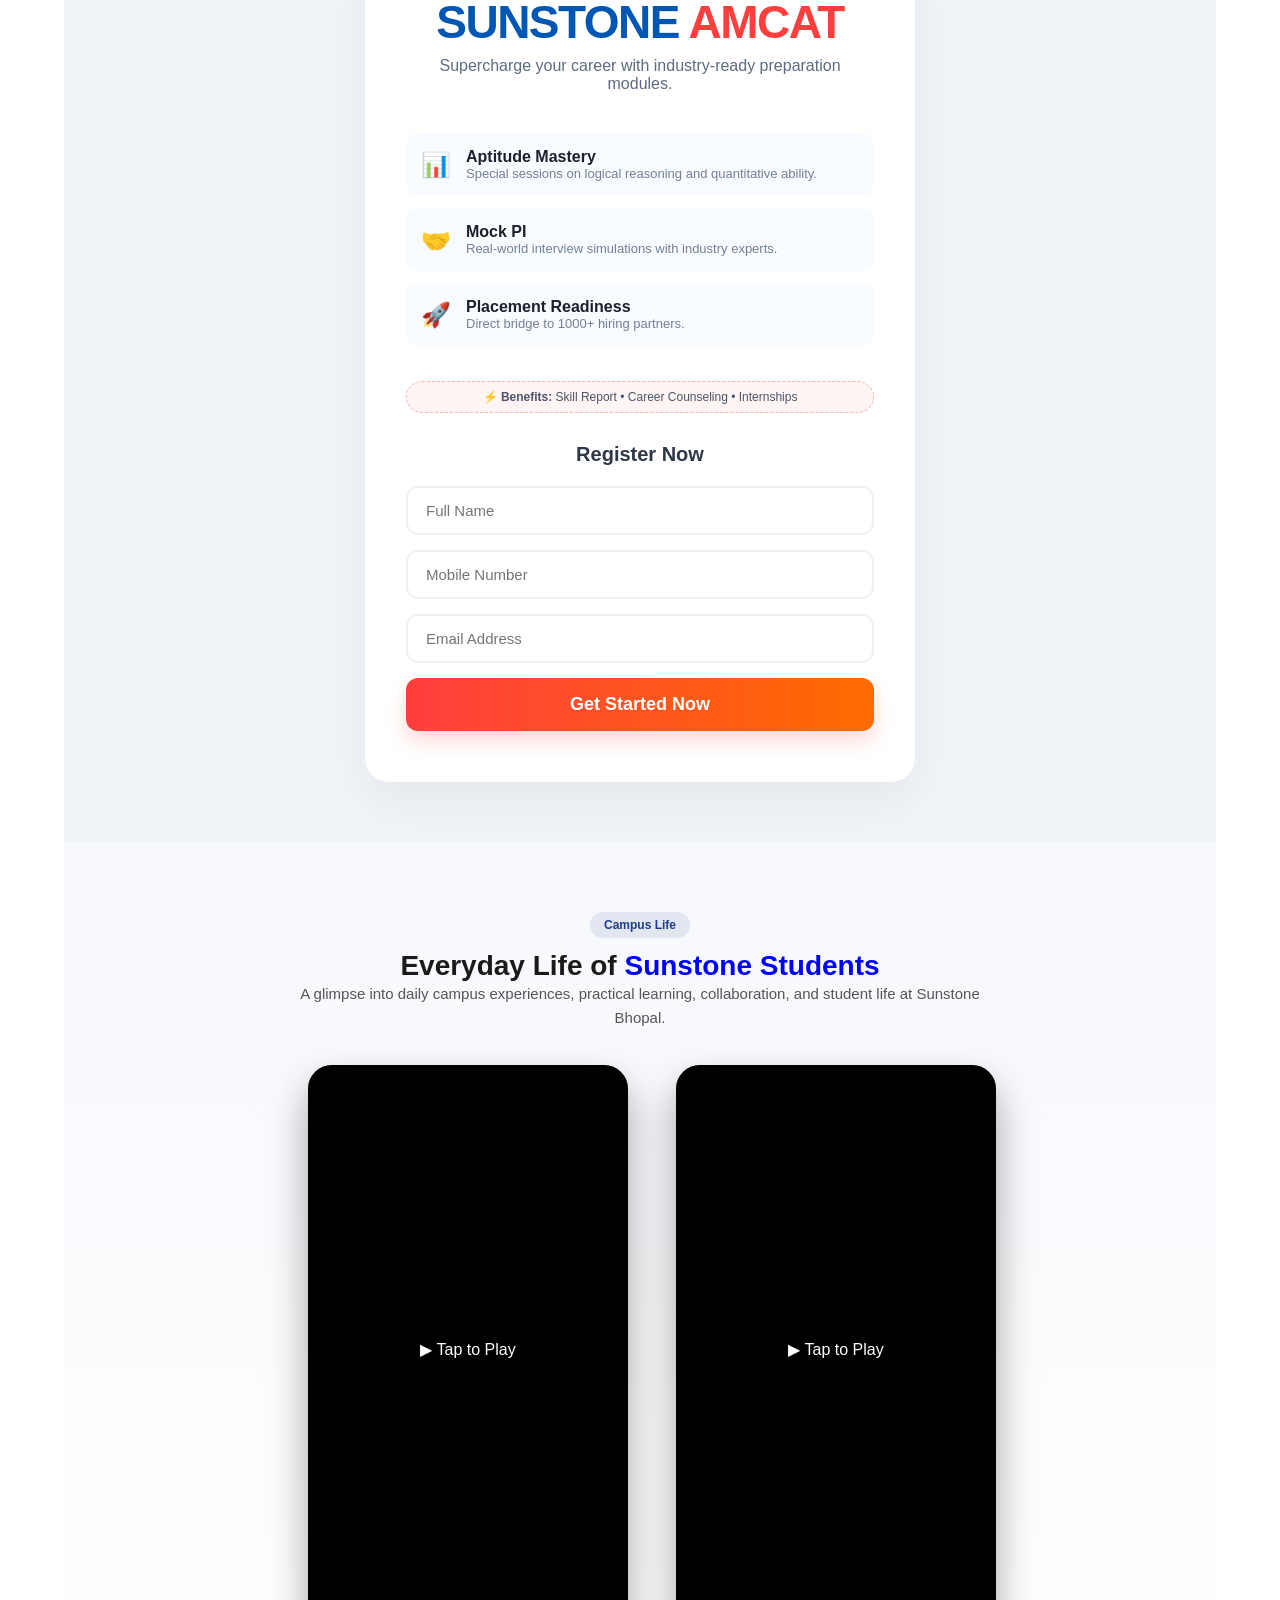
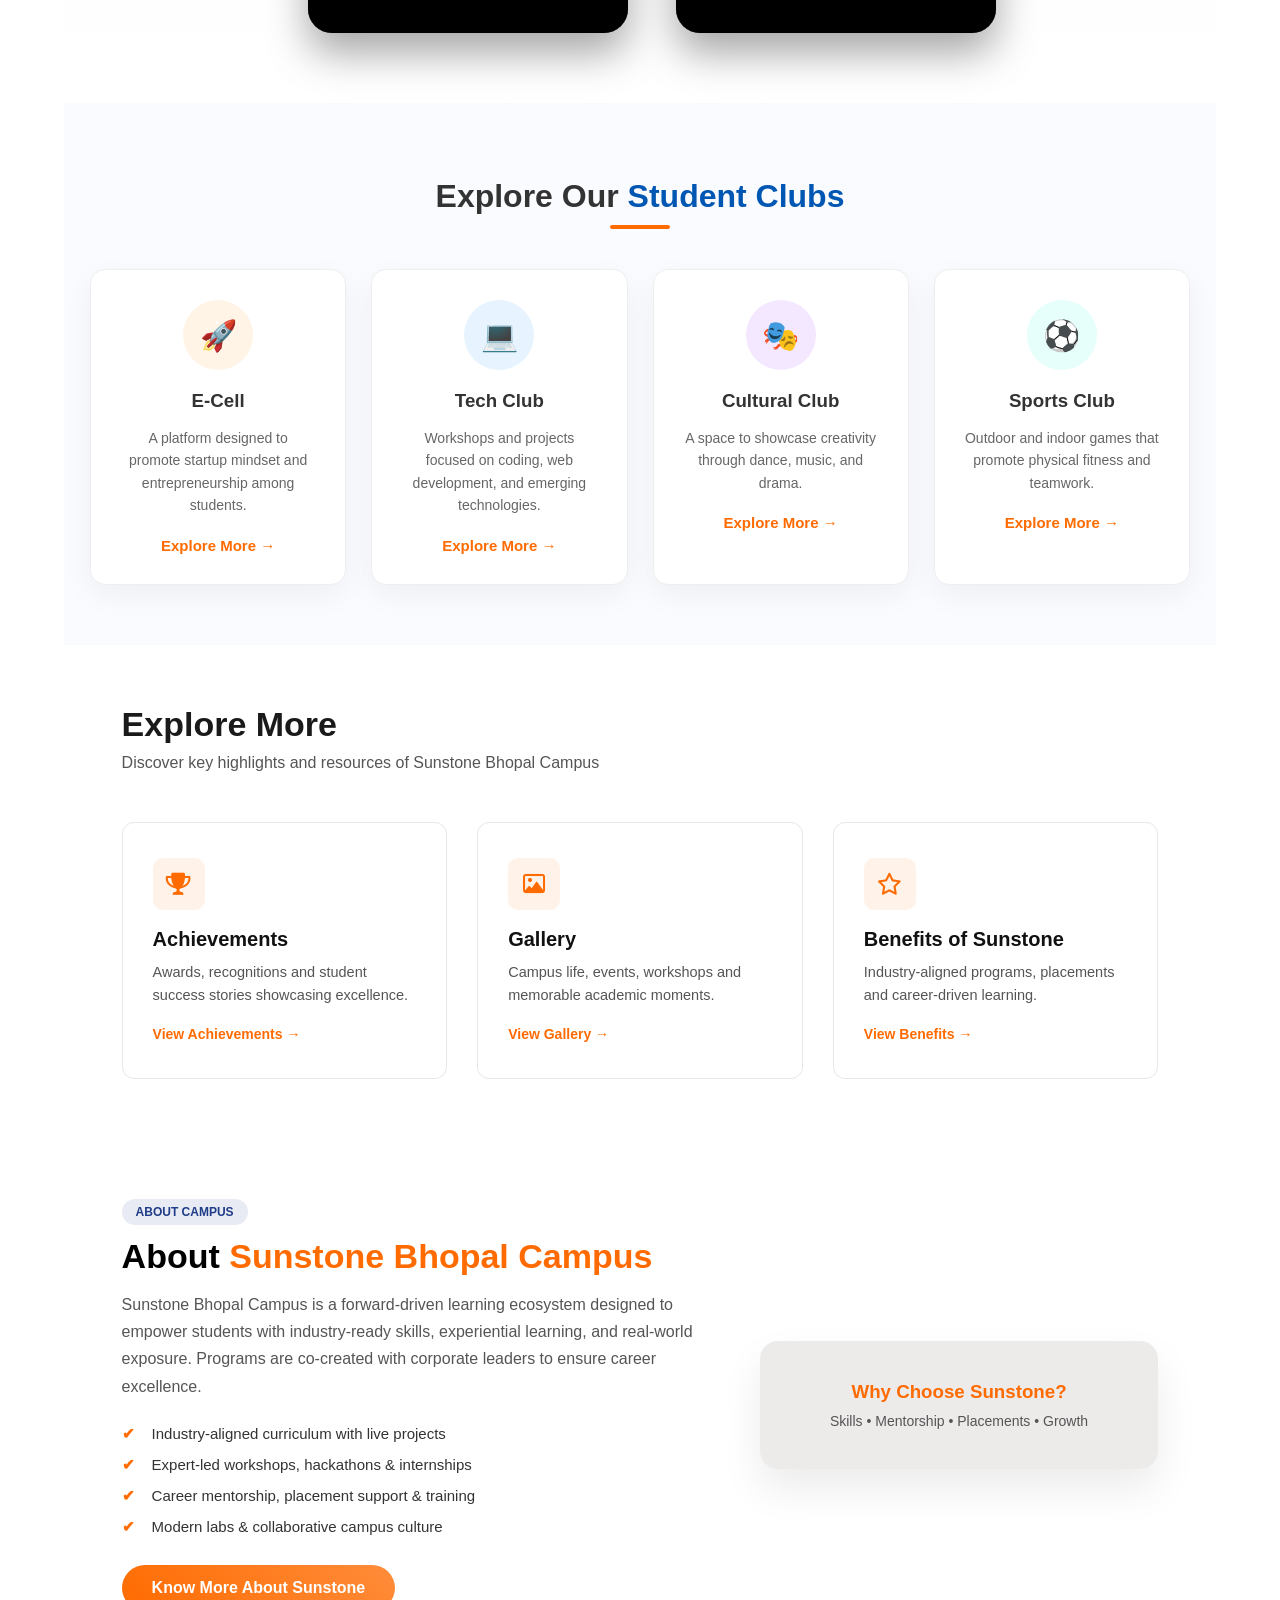
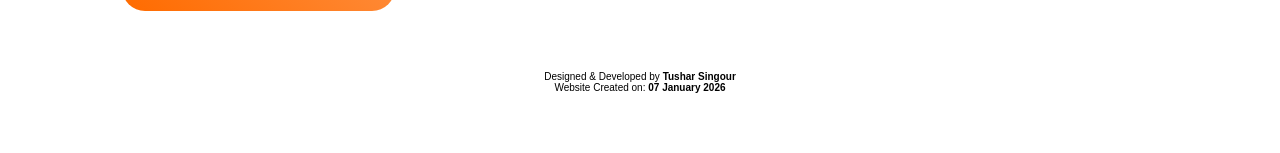
==== commit e2061705: "update javascript file" ====
--- a/index.html
+++ b/index.html
@@ -1,515 +1,530 @@
 <!DOCTYPE html>
 <html lang="en">
-<head>
-<meta charset="UTF-8">
-<meta name="viewport" content="width=device-width, initial-scale=1.0">
-<title>Sunstone Bhopal Campus | Student Portal</title>
-<link rel="stylesheet" href="style.css">
-<link rel="stylesheet" href="https://cdnjs.cloudflare.com/ajax/libs/font-awesome/6.0.0/css/all.min.css">
-</head>
-
-<body>
-
-<div class="sidebar" id="mySidebar">
-  <div class="close-btn" onclick="toggleSidebar()">×</div>
-  <a href="#home">Home</a>
-  <a href="#faculty">Faculty Details</a>
-  <a href="#projects-section pro">Student Projects</a>
-  <a href="#explore-official">Explore More</a>
-  <a href="#amcat-premium-section">AMCAT Exame</a>
-  <a href="#events">Upcoming Events</a>
-  <a href="#about-sunstone">About Campus</a>
-</div>
-
-<header>
-  <div class="menu-btn" onclick="toggleSidebar()">☰</div>
-  <div class="logo">SUNSTONE <span>BHOPAL </span></div>
-  <div class="nav-icons">
-    <i class="fas fa-phone-alt"></i>
-    <i class="fas fa-bell"></i>
-  </div>
-</header>
-
-<section class="banner" id="home">
-  <h1>Welcome Students !</h1>
-  <p>Bhopal Campus — Where Education Meets Innovation</p>
-</section>
-
-<div class="container">
-  <div class="stats-bar">
-    <div class="stat-item"><h3>500+</h3><p>Campus Family</p></div>
-    <div class="stat-item"><h3>25+</h3><p>Expert Teachers</p></div>
-    <div class="stat-item"><h3>Bhopal</h3><p>Sunstone Hub</p></div>
-  </div>
-</div>
-
-<section id="about">
-  <h2 class="section-title">Your Campus Head</h2>
-
-  <div class="grid-container">
-
-    <div class="card">
-      <img src="image/Nivedita Mishra.png" class="avatar">
-      <h3>Nivedita Mishra</h3>
-      <p>Campus Head — Sunstone Bhopal</p>
-      <p>Email:NiveditaMishra@sunstone.in</p>
-      <p>Linkedin:<a href="https://www.linkedin.com/in/niveditakmishra/"> niveditakmishra</a></p>
-      <p>Experience: 12+ Years | MBA (Leadership & Strategy)</p>
+  <head>
+    <meta charset="UTF-8">
+    <meta name="viewport" content="width=device-width, initial-scale=1.0">
+    <title>Sunstone Bhopal Campus | Student Portal</title>
+    <link rel="stylesheet" href="style.css">
+    <link rel="stylesheet"
+      href="https://cdnjs.cloudflare.com/ajax/libs/font-awesome/6.0.0/css/all.min.css">
+  </head>
+
+  <body>
+    <div class="sidebar" id="mySidebar">
+      <div class="close-btn" onclick="toggleSidebar()">×</div>
+      <a href="#home">Home</a>
+      <a href="#faculty">Faculty Details</a>
+      <a href="#projects-section pro">Student Projects</a>
+      <a href="#explore-official">Explore More</a>
+      <a href="#amcat-premium-section">AMCAT Exame</a>
+      <a href="#events">Upcoming Events</a>
+      <a href="#about-sunstone">About Campus</a>
     </div>
 
-  </div>
-</section>
-
-<section id="about">
-    <h2 class="section-title">Your Campus Manager</h2>
-
-      <div class="card">
-      <img src="image/anurag sir.png" class="avatar">
-      <h3>Anurag Yadav</h3>
-      <p>Campus Manager — Sunstone Bhopal</p>
-      <p>Email:AnuragYadav@sunstone.in</p>
-      <p>Experience: 7+ Years |</p>
-    </div>
-
-
-  </div>
-</section>
-
-<section id="faculty" class="gray">
-  <h2 class="section-title">Our Expert Faculty</h2>
-
-  <div class="grid-container">
-
-    <div class="card">
-      <img src="image/ankit sir.png" class="avatar">
-      <h3>Prof. Ankit Prajapati</h3>
-      <p>Faculty — Assistant Profesor.</p>
-      <p>Qualification : B.Tech(CSE) | M.Tech   </p>
-      <p>Experience of Teaching : 7+ Years. </p>
-      <p>Skills: | • Python • C programing • C#  </p>
-    </div>
-
-    <div class="card">
-      <img src="image/gourav sir.png" class="avatar">
-      <h3>Prof. Gaurav Mishra</h3>
-      <p>Linkedin:<a href="https://www.linkedin.com/in/gaurav-mishra-51611025/"> gaurav-mishra-51611025</a></p>
-      <p>Faculty — Associat Professor</p>
-      <p>Qualification : B.E | M.Sc</p>
-      <p>Experience: 7+ Years </p>
-      <p>Skills: MAT-LAb | R Programing  </p>
-    </div>
-
-    <div class="card">
-      <img src="image/umesh sir.png" class="avatar">
-      <h3>Prof. Umesh Kumar Sahu</h3>
-      <p>Linkedin:<a href="https://www.linkedin.com/in/umesh-kumar-a7796860/"> umesh-kumar-a7796860</a></p>
-      <p>Faculty — Deputy Profesor</p>
-      <p>Qualification : B.Tech | M.Tech | Ph.D </p>
-      <p>Experience: 13+ Years </p>
-      <p> Skills : DSA / Data Analytics / Java / Cyber Securty  </p>
-    </div>
-
-    <div class="card">
-      <img src="image/affan sir.png" class="avatar">
-      <h3>Prof. Mohd Affan Sheikh</h3>
-      <p>Linkedin:<a href="https://www.linkedin.com/in/mohd-affan-sheikh/"> mohd-affan-sheikh</a></p>
-      <p>Faculty — Assistant Profesor </p>
-      <p>Qualification : B.Sc | MCA  </p>
-      <p>Experience: 7+ Years |</p>
-      <p>Skills : • Cloud computing • Web developmen • DBMS</p>
-
-    </div>
-
-    <div class="card">
-      <img src="image/prince sir.png" class="avatar">
-      <h3>Prof. Prince Narula</h3>
-      <p>Linkedin:<a href="https://www.linkedin.com/in/prince-narula-07526a264/"> prince-narula-07526a264</a></p>
-      <p>Faculty —Assistant Profesor </p>
-      <p>Qualification : B.Tech / M.Tech  </p>
-      <p>Skills : • Web development • Python development • DBMS</p>
-    </div>
-
-    <div class="card">
-      <img src="image/Screenshot 2026-01-13 112907.png" class="avatar">
-      <h3>Prof. Komal Maurya </h3>
-      <p>Linkedin:<a href="https://www.linkedin.com/in/komal-m-997949104/overlay/about-this-profile/?lipi=urn%3Ali%3Apage%3Ad_flagship3_profile_view_base%3ByxAD4syCT5Slpi3%2FYHyaVg%3D%3D">Komal Maurya</a></p>
-      <p>Faculty —Assistant Professor </p>
-      <p>Qualification : B.E / M.Tech  </p>
-      <p>Skills : • Web development • Python development • core Java • C Programing </p>
-    </div>
-
-  </div>
-</section>
-
-<section id="projects-section pro">
-  <h2 class="section-title">Featured Student Projects</h2>
-  <p class="section-subtext">
-    Innovation • Creativity • Real-World Problem Solving
-  </p>
-
-  <div class="projects-wrapper">
-
-    <div class="project-card pro">
-      <img src="image/project 1.jpg" class="project-img">
-
-      <h3>Smart Attendance System</h3>
-      <p>
-        AI powered face-recognition attendance solution designed for campus automation.
-      </p>
-
-      <div class="tags">
-        <span>Python</span>
-        <span>OpenCV</span>
-        <span>AI</span>
+    <header>
+      <div class="menu-btn" onclick="toggleSidebar()">☰</div>
+      <div class="logo">SUNSTONE <span>BHOPAL </span></div>
+      <div class="nav-icons">
+        <i class="fas fa-phone-alt"></i>
+        <i class="fas fa-bell"></i>
       </div>
-
-      <div class="card-footer">
-        <button class="view-btn">View Details</button>
+    </header>
+
+    <section class="banner" id="home">
+      <h1>Welcome Students !</h1>
+      <p>Bhopal Campus — Where Education Meets Innovation</p>
+    </section>
+
+    <div class="container">
+      <div class="stats-bar">
+        <div class="stat-item"><h3>500+</h3><p>Campus Family</p></div>
+        <div class="stat-item"><h3>25+</h3><p>Expert Teachers</p></div>
+        <div class="stat-item"><h3>Bhopal</h3><p>Sunstone Hub</p></div>
       </div>
     </div>
 
-    <div class="project-card pro">
-      <img src="image/event portal.jpg" class="project-img">
-
-      <h3>College Event Portal</h3>
-      <p>
-        Fully responsive event registration portal with interactive UI and dashboards.
-      </p>
-
-      <div class="tags">
-        <span>HTML</span>
-        <span>CSS</span>
-        <span>JavaScript</span>
+    <section id="about">
+      <h2 class="section-title">Your Campus Head</h2>
+
+      <div class="grid-container">
+
+        <div class="card">
+          <img src="image/Nivedita Mishra.png" class="avatar">
+          <h3>Nivedita Mishra</h3>
+          <p>Campus Head — Sunstone Bhopal</p>
+          <p>Email:NiveditaMishra@sunstone.in</p>
+          <p>Linkedin:<a href="https://www.linkedin.com/in/niveditakmishra/">
+              niveditakmishra</a></p>
+          <p>Experience: 12+ Years | MBA (Leadership & Strategy)</p>
+        </div>
+
       </div>
 
-      <div class="card-footer">
-        <button class="view-btn">View Details</button>
-      </div>
-    </div>
-
-    <div class="project-card pro">
-      <img src="image/e learning.jpg" class="project-img">
-
-      <h3>E-Learning Dashboard</h3>
-      <p>
-        Student analytics dashboard tracking progress, attendance and achievements.
-      </p>
-
-      <div class="tags">
-        <span>React</span>
-        <span>API</span>
-        <span>Charts</span>
-      </div>
-
-      <div class="card-footer">
-        <button class="view-btn">View Details</button>
-      </div>
-    </div>
-
-  </div>
-</section>
-
-<section id="events">
-  <div class="events-header">
-    <h2>Campus Events</h2>
-    <p>Workshops • Hackathons • Seminars • Cultural Fests</p>
-  </div>
-
-  <div class="events-grid">
-
-    <div class="event-card">
-      <div class="event-date">
-        <span>12</span>
-        <small>AUG</small>
-      </div>
-      <img src="image/oraintation 2026.png" class="event-img">
-
-      <h3>Freshers Orientaiton 2026</h3>
-      <p>
-        A freshers' orientation is a welcoming program before the academic year starts, helping new university or college students adjust to campus life by introducing them to faculty,
-      </p>
-
-      <div class="event-meta">
-        <span>📍 Sunstone Bhopal Campus</span>
-        <span>⏰ 10:00 AM</span>
-      </div>
-
-      <div class="event-actions">
-        <button class="outline-btn">View Details</button>
-      </div>
-    </div>
-
-    <div class="event-card">
-      <div class="event-date yellow">
-        <span>26</span>
-        <small>OCT</small>
-      </div>
-      <img src="image/ideathon.jpg" class="event-img">
-
-      <h3>Startup Ideathon 2026</h3>
-      <p>
-        Pitch your startup ideas and collaborate with mentors and industry experts.
-      </p>
-
-      <div class="event-meta">
-        <span>📍 Innovation Lab</span>
-        <span>⏰ 02:00 PM</span>
-      </div>
-
-      <div class="event-actions">
-        <button class="primary-btn">Register Now</button>
-        <button class="outline-btn">View Details</button>
-      </div>
-    </div>
-
-    <div class="event-card">
-      <div class="event-date blue">
-        <span>02</span>
-        <small>FEB</small>
-      </div>
-      <img src="image/tech and cultural.jpg" class="event-img">
-
-      <h3>Tech & Cultural Fest 2026</h3>
-      <p>
-        A full-day mega fest featuring competitions, music, coding and gaming events.
-      </p>
-
-      <div class="event-meta">
-        <span>📍 Open Thratur</span>
-        <span>⏰ 09:30 AM</span>
-      </div>
-
-      <div class="event-actions">
-        <button class="primary-btn">Register Now</button>
-        <button class="outline-btn">View Details</button>
-      </div>
-    </div>
-
-  </div>
-</section>
-
-<section id="amcat-premium-section">
-    <div class="amcat-glass-card">
-        <h1 class="hero-title">SUNSTONE <span class="red-text">AMCAT</span></h1>
-        <p class="hero-subtitle">Supercharge your career with industry-ready preparation modules.</p>
-
-        <div class="feature-box-container">
+      <section id="about">
+        <h2 class="section-title">Your Campus Manager</h2>
+
+        <div class="grid-container">
+
+          <div class="card">
+            <img src="image/anurag sir.png" class="avatar">
+            <h3>Anurag Yadav</h3>
+            <p>Campus Manager — Sunstone Bhopal</p>
+            <p>Email:AnuragYadav@sunstone.in</p>
+            <p>Experience: 7+ Years |</p>
+          </div>
+
+        </div>
+      </section>
+
+      <section id="faculty" class="gray">
+        <h2 class="section-title">Our Expert Faculty</h2>
+
+        <div class="grid-container">
+
+          <div class="card">
+            <img src="image/ankit sir.png" class="avatar">
+            <h3>Prof. Ankit Prajapati</h3>
+            <p>Faculty — Assistant Profesor.</p>
+            <p>Qualification : B.Tech(CSE) | M.Tech </p>
+            <p>Experience of Teaching : 7+ Years. </p>
+            <p>Skills: | • Python • C programing • C# </p>
+          </div>
+
+          <div class="card">
+            <img src="image/gourav sir.png" class="avatar">
+            <h3>Prof. Gaurav Mishra</h3>
+            <p>Linkedin:<a
+                href="https://www.linkedin.com/in/gaurav-mishra-51611025/">
+                gaurav-mishra-51611025</a></p>
+            <p>Faculty — Associat Professor</p>
+            <p>Qualification : B.E | M.Sc</p>
+            <p>Experience: 7+ Years </p>
+            <p>Skills: MAT-LAb | R Programing </p>
+          </div>
+
+          <div class="card">
+            <img src="image/umesh sir.png" class="avatar">
+            <h3>Prof. Umesh Kumar Sahu</h3>
+            <p>Linkedin:<a
+                href="https://www.linkedin.com/in/umesh-kumar-a7796860/">
+                umesh-kumar-a7796860</a></p>
+            <p>Faculty — Deputy Profesor</p>
+            <p>Qualification : B.Tech | M.Tech | Ph.D </p>
+            <p>Experience: 13+ Years </p>
+            <p> Skills : DSA / Data Analytics / Java / Cyber Securty </p>
+          </div>
+
+          <div class="card">
+            <img src="image/affan sir.png" class="avatar">
+            <h3>Prof. Mohd Affan Sheikh</h3>
+            <p>Linkedin:<a
+                href="https://www.linkedin.com/in/mohd-affan-sheikh/">
+                mohd-affan-sheikh</a></p>
+            <p>Faculty — Assistant Profesor </p>
+            <p>Qualification : B.Sc | MCA </p>
+            <p>Experience: 7+ Years |</p>
+            <p>Skills : • Cloud computing • Web developmen • DBMS</p>
+
+          </div>
+
+          <div class="card">
+            <img src="image/prince sir.png" class="avatar">
+            <h3>Prof. Prince Narula</h3>
+            <p>Linkedin:<a
+                href="https://www.linkedin.com/in/prince-narula-07526a264/">
+                prince-narula-07526a264</a></p>
+            <p>Faculty —Assistant Profesor </p>
+            <p>Qualification : B.Tech / M.Tech </p>
+            <p>Skills : • Web development • Python development • DBMS</p>
+          </div>
+
+          <div class="card">
+            <img src="image/Screenshot 2026-01-13 112907.png" class="avatar">
+            <h3>Prof. Komal Maurya </h3>
+            <p>Linkedin:<a
+                href="https://www.linkedin.com/in/komal-m-997949104/overlay/about-this-profile/?lipi=urn%3Ali%3Apage%3Ad_flagship3_profile_view_base%3ByxAD4syCT5Slpi3%2FYHyaVg%3D%3D">Komal
+                Maurya</a></p>
+            <p>Faculty —Assistant Professor </p>
+            <p>Qualification : B.E / M.Tech </p>
+            <p>Skills : • Web development • Python development • core Java • C
+              Programing </p>
+          </div>
+
+        </div>
+      </section>
+
+      <section id="projects-section pro">
+        <h2 class="section-title">Featured Student Projects</h2>
+        <p class="section-subtext">
+          Innovation • Creativity • Real-World Problem Solving
+        </p>
+
+        <div class="projects-wrapper">
+
+          <div class="project-card pro">
+            <img src="image/project 1.jpg" class="project-img">
+
+            <h3>Smart Attendance System</h3>
+            <p>
+              AI powered face-recognition attendance solution designed for
+              campus automation.
+            </p>
+
+            <div class="tags">
+              <span>Python</span>
+              <span>OpenCV</span>
+              <span>AI</span>
+            </div>
+
+            <div class="card-footer">
+              <button class="view-btn">View Details</button>
+            </div>
+          </div>
+
+          <div class="project-card pro">
+            <img src="image/event portal.jpg" class="project-img">
+
+            <h3>College Event Portal</h3>
+            <p>
+              Fully responsive event registration portal with interactive UI and
+              dashboards.
+            </p>
+
+            <div class="tags">
+              <span>HTML</span>
+              <span>CSS</span>
+              <span>JavaScript</span>
+            </div>
+
+            <div class="card-footer">
+              <button class="view-btn">View Details</button>
+            </div>
+          </div>
+
+          <div class="project-card pro">
+            <img src="image/e learning.jpg" class="project-img">
+
+            <h3>E-Learning Dashboard</h3>
+            <p>
+              Student analytics dashboard tracking progress, attendance and
+              achievements.
+            </p>
+
+            <div class="tags">
+              <span>React</span>
+              <span>API</span>
+              <span>Charts</span>
+            </div>
+
+            <div class="card-footer">
+              <button class="view-btn">View Details</button>
+            </div>
+          </div>
+
+        </div>
+      </section>
+
+      <section id="events">
+        <div class="events-header">
+          <h2>Campus Events</h2>
+          <p>Workshops • Hackathons • Seminars • Cultural Fests</p>
+        </div>
+
+        <div class="events-grid">
+
+          <div class="event-card">
+            <div class="event-date">
+              <span>12</span>
+              <small>AUG</small>
+            </div>
+            <img src="image/oraintation 2026.png" class="event-img">
+
+            <h3>Freshers Orientaiton 2026</h3>
+            <p>
+              A freshers' orientation is a welcoming program before the academic
+              year starts, helping new university or college students adjust to
+              campus life by introducing them to faculty,
+            </p>
+
+            <div class="event-meta">
+              <span>📍 Sunstone Bhopal Campus</span>
+              <span>⏰ 10:00 AM</span>
+            </div>
+
+            <div class="event-actions">
+              <button class="outline-btn">View Details</button>
+            </div>
+          </div>
+
+          <div class="event-card">
+            <div class="event-date yellow">
+              <span>26</span>
+              <small>OCT</small>
+            </div>
+            <img src="image/ideathon.jpg" class="event-img">
+
+            <h3>Startup Ideathon 2026</h3>
+            <p>
+              Pitch your startup ideas and collaborate with mentors and industry
+              experts.
+            </p>
+
+            <div class="event-meta">
+              <span>📍 Innovation Lab</span>
+              <span>⏰ 02:00 PM</span>
+            </div>
+
+            <div class="event-actions">
+              <button class="primary-btn">Register Now</button>
+              <button class="outline-btn">View Details</button>
+            </div>
+          </div>
+
+          <div class="event-card">
+            <div class="event-date blue">
+              <span>02</span>
+              <small>FEB</small>
+            </div>
+            <img src="image/tech and cultural.jpg" class="event-img">
+
+            <h3>Tech & Cultural Fest 2026</h3>
+            <p>
+              A full-day mega fest featuring competitions, music, coding and
+              gaming events.
+            </p>
+
+            <div class="event-meta">
+              <span>📍 Open Thratur</span>
+              <span>⏰ 09:30 AM</span>
+            </div>
+
+            <div class="event-actions">
+              <button class="primary-btn">Register Now</button>
+              <button class="outline-btn">View Details</button>
+            </div>
+          </div>
+
+        </div>
+      </section>
+
+      <section id="amcat-premium-section">
+        <div class="amcat-glass-card">
+          <h1 class="hero-title">SUNSTONE <span
+              class="red-text">AMCAT</span></h1>
+          <p class="hero-subtitle">Supercharge your career with industry-ready
+            preparation modules.</p>
+
+          <div class="feature-box-container">
             <div class="feature-box">
-                <span class="f-icon">📊</span>
-                <div class="f-content">
-                    <h4>Aptitude Mastery</h4>
-                    <p>Special sessions on logical reasoning and quantitative ability.</p>
-                </div>
-            </div>
-            
+              <span class="f-icon">📊</span>
+              <div class="f-content">
+                <h4>Aptitude Mastery</h4>
+                <p>Special sessions on logical reasoning and quantitative
+                  ability.</p>
+              </div>
+            </div>
+
             <div class="feature-box">
-                <span class="f-icon">🤝</span>
-                <div class="f-content">
-                    <h4>Mock PI</h4>
-                    <p>Real-world interview simulations with industry experts.</p>
-                </div>
+              <span class="f-icon">🤝</span>
+              <div class="f-content">
+                <h4>Mock PI</h4>
+                <p>Real-world interview simulations with industry experts.</p>
+              </div>
             </div>
 
             <div class="feature-box">
-                <span class="f-icon">🚀</span>
-                <div class="f-content">
-                    <h4>Placement Readiness</h4>
-                    <p>Direct bridge to 1000+ hiring partners.</p>
-                </div>
-            </div>
-        </div>
-
-        <div class="benefits-tagline">
-            ⚡ <strong>Benefits:</strong> Skill Report • Career Counseling • Internships
-        </div>
-
-        <div class="registration-area">
+              <span class="f-icon">🚀</span>
+              <div class="f-content">
+                <h4>Placement Readiness</h4>
+                <p>Direct bridge to 1000+ hiring partners.</p>
+              </div>
+            </div>
+          </div>
+
+          <div class="benefits-tagline">
+            ⚡ <strong>Benefits:</strong> Skill Report • Career Counseling •
+            Internships
+          </div>
+
+          <div class="registration-area">
             <h3 class="form-title">Register Now</h3>
             <form class="amcat-form-layout">
-                <div class="input-wrapper">
-                    <input type="text" placeholder="Full Name" required>
-                </div>
-                <div class="input-wrapper">
-                    <input type="tel" placeholder="Mobile Number" required>
-                </div>
-                <div class="input-wrapper">
-                    <input type="email" placeholder="Email Address" required>
-                </div>
-                <button type="submit" class="cta-button">Get Started Now</button>
+              <div class="input-wrapper">
+                <input type="text" placeholder="Full Name" required>
+              </div>
+              <div class="input-wrapper">
+                <input type="tel" placeholder="Mobile Number" required>
+              </div>
+              <div class="input-wrapper">
+                <input type="email" placeholder="Email Address" required>
+              </div>
+              <button type="submit" class="cta-button">Get Started Now</button>
             </form>
-        </div>
-    </div>
-</section>
-
-<section class="sunstone-life">
-  <div class="section-header">
-    <span class="section-tag">Campus Life</span>
-    <h2>Everyday Life of <span style="color:blue">Sunstone Students</span></h2>
-    <p>
-      A glimpse into daily campus experiences, practical learning,
-      collaboration, and student life at Sunstone Bhopal.
-    </p>
-  </div>
-
-  <div class="reel-container">
-  <br>
-    <div class="reel-wrapper" onclick="playReel(this)">
-      <video playsinline preload="metadata">
-        <source src="video/sunstone video.mp4" type="video/mp4">
-      </video>
-      <div class="play-overlay">▶ Tap to Play</div>
-    </div>
-   <h1></h1>
-    <div class="reel-wrapper" onclick="playReel(this)">
-      <video playsinline preload="metadata">
-        <source src="video/sunstone video 2.mp4" type="video/mp4">
-      </video>
-      <div class="play-overlay">▶ Tap to Play</div>
-    </div>
-
-  </div>
-</section>
-
-
-<section class="clubs-container">
-    <div class="header-content">
-        <span class="badge">Campus Life</span>
-        <h2>Explore Our <span>Student Clubs</span></h2>
-        <div class="underline"></div>
-    </div>
-
-    <div class="clubs-grid">
-        <div class="club-card">
-    <div class="club-icon ecell-bg">🚀</div>
-    <h3>E-Cell</h3>
-    <p>A platform designed to promote startup mindset and entrepreneurship among students.</p>
-    <a href="#" class="club-link">Explore More →</a>
-</div>
-
-<div class="club-card">
-    <div class="club-icon tech-bg">💻</div>
-    <h3>Tech Club</h3>
-    <p>Workshops and projects focused on coding, web development, and emerging technologies.</p>
-    <a href="#" class="club-link">Explore More →</a>
-</div>
-
-<div class="club-card">
-    <div class="club-icon cultural-bg">🎭</div>
-    <h3>Cultural Club</h3>
-    <p>A space to showcase creativity through dance, music, and drama.</p>
-    <a href="#" class="club-link">Explore More →</a>
-</div>
-
-<div class="club-card">
-    <div class="club-icon sports-bg">⚽</div>
-    <h3>Sports Club</h3>
-    <p>Outdoor and indoor games that promote physical fitness and teamwork.</p>
-    <a href="#" class="club-link">Explore More →</a>
-</div>
-    </div>
-</section>
-
-
-<section id="explore-official">
-  <div class="explore-wrapper">
-
-    <h2 class="explore-heading">Explore More</h2>
-    <p class="explore-subheading">
-      Discover key highlights and resources of Sunstone Bhopal Campus
-    </p>
-
-    <div class="explore-cards">
-
-      <div class="explore-box">
-        <div class="explore-icon">
-          <i class="fa-solid fa-trophy"></i>
-        </div>
-        <h3>Achievements</h3>
-        <p>
-          Awards, recognitions and student success stories showcasing excellence.
-        </p>
-        <a href="achivment.html">View Achievements →</a>
-      </div>
-
-      <div class="explore-box">
-        <div class="explore-icon">
-          <i class="fa-regular fa-image"></i>
-        </div>
-        <h3>Gallery</h3>
-        <p>
-          Campus life, events, workshops and memorable academic moments.
-        </p>
-        <a href="gallery.html">View Gallery →</a>
-      </div>
-
-      <div class="explore-box">
-        <div class="explore-icon">
-          <i class="fa-regular fa-star"></i>
-        </div>
-        <h3>Benefits of Sunstone</h3>
-        <p>
-          Industry-aligned programs, placements and career-driven learning.
-        </p>
-        <a href="benefits.html">View Benefits →</a>
-      </div>
-
-    </div>
-  </div>
-</section>
-
-
-  <section id="about-sunstone">
-  <div class="about-container">
-
-    <div class="about-content">
-      <span class="section-tag">ABOUT CAMPUS</span>
-      <h2>About <span>Sunstone Bhopal Campus</span></h2>
-
-      <p>
-        Sunstone Bhopal Campus is a forward-driven learning ecosystem
-        designed to empower students with industry-ready skills,
-        experiential learning, and real-world exposure. Programs are
-        co-created with corporate leaders to ensure career excellence.
-      </p>
-
-      <ul class="about-points">
-        <li>Industry-aligned curriculum with live projects</li>
-        <li>Expert-led workshops, hackathons & internships</li>
-        <li>Career mentorship, placement support & training</li>
-        <li>Modern labs & collaborative campus culture</li>
-      </ul>
-
-      <a href="#" class="about-btn">Know More About Sunstone</a>
-    </div>
-
-    <div class="about-visual">
-      <div class="glass-card">
-        <h3>Why Choose Sunstone?</h3>
-        <p>Skills • Mentorship • Placements • Growth</p>
-      </div>
-    </div>
-
-  </div>
-</section>
-
-
-<footer class="site-footer">
-  <p>Designed & Developed by <strong>Tushar Singour</strong></p>
-  <p>Website Created on: <strong>07 January 2026</strong></p>
-</footer>
-
-<script>
-function playReel(wrapper) {
-  const video = wrapper.querySelector("video");
-  const overlay = wrapper.querySelector(".play-overlay");
-
-  if (video.paused) {
-    video.play();
-    overlay.style.opacity = "0";
-  } else {
-    video.pause();
-    overlay.style.opacity = "1";
-  }
-}
-</script>
-
+          </div>
+        </div>
+      </section>
+
+      <section class="sunstone-life">
+        <div class="section-header">
+          <span class="section-tag">Campus Life</span>
+          <h2>Everyday Life of <span style="color:blue">Sunstone
+              Students</span></h2>
+          <p>
+            A glimpse into daily campus experiences, practical learning,
+            collaboration, and student life at Sunstone Bhopal.
+          </p>
+        </div>
+
+        <div class="reel-container">
+          <br>
+          <div class="reel-wrapper" onclick="playReel(this)">
+            <video playsinline preload="metadata">
+              <source src="video/sunstone video.mp4" type="video/mp4">
+            </video>
+            <div class="play-overlay">▶ Tap to Play</div>
+          </div>
+          <h1></h1>
+          <div class="reel-wrapper" onclick="playReel(this)">
+            <video playsinline preload="metadata">
+              <source src="video/sunstone video 2.mp4" type="video/mp4">
+            </video>
+            <div class="play-overlay">▶ Tap to Play</div>
+          </div>
+
+        </div>
+      </section>
+
+      <section class="clubs-container">
+        <div class="header-content">
+          <span class="badge">Campus Life</span>
+          <h2>Explore Our <span>Student Clubs</span></h2>
+          <div class="underline"></div>
+        </div>
+
+        <div class="clubs-grid">
+          <div class="club-card">
+            <div class="club-icon ecell-bg">🚀</div>
+            <h3>E-Cell</h3>
+            <p>A platform designed to promote startup mindset and
+              entrepreneurship among students.</p>
+            <a href="#" class="club-link">Explore More →</a>
+          </div>
+
+          <div class="club-card">
+            <div class="club-icon tech-bg">💻</div>
+            <h3>Tech Club</h3>
+            <p>Workshops and projects focused on coding, web development, and
+              emerging technologies.</p>
+            <a href="#" class="club-link">Explore More →</a>
+          </div>
+
+          <div class="club-card">
+            <div class="club-icon cultural-bg">🎭</div>
+            <h3>Cultural Club</h3>
+            <p>A space to showcase creativity through dance, music, and
+              drama.</p>
+            <a href="#" class="club-link">Explore More →</a>
+          </div>
+
+          <div class="club-card">
+            <div class="club-icon sports-bg">⚽</div>
+            <h3>Sports Club</h3>
+            <p>Outdoor and indoor games that promote physical fitness and
+              teamwork.</p>
+            <a href="#" class="club-link">Explore More →</a>
+          </div>
+        </div>
+      </section>
+
+      <section id="explore-official">
+        <div class="explore-wrapper">
+
+          <h2 class="explore-heading">Explore More</h2>
+          <p class="explore-subheading">
+            Discover key highlights and resources of Sunstone Bhopal Campus
+          </p>
+
+          <div class="explore-cards">
+
+            <div class="explore-box">
+              <div class="explore-icon">
+                <i class="fa-solid fa-trophy"></i>
+              </div>
+              <h3>Achievements</h3>
+              <p>
+                Awards, recognitions and student success stories showcasing
+                excellence.
+              </p>
+              <a href="achivment.html">View Achievements →</a>
+            </div>
+
+            <div class="explore-box">
+              <div class="explore-icon">
+                <i class="fa-regular fa-image"></i>
+              </div>
+              <h3>Gallery</h3>
+              <p>
+                Campus life, events, workshops and memorable academic moments.
+              </p>
+              <a href="gallery.html">View Gallery →</a>
+            </div>
+
+            <div class="explore-box">
+              <div class="explore-icon">
+                <i class="fa-regular fa-star"></i>
+              </div>
+              <h3>Benefits of Sunstone</h3>
+              <p>
+                Industry-aligned programs, placements and career-driven
+                learning.
+              </p>
+              <a href="benefits.html">View Benefits →</a>
+            </div>
+
+          </div>
+        </div>
+      </section>
+
+      <section id="about-sunstone">
+        <div class="about-container">
+
+          <div class="about-content">
+            <span class="section-tag">ABOUT CAMPUS</span>
+            <h2>About <span>Sunstone Bhopal Campus</span></h2>
+
+            <p>
+              Sunstone Bhopal Campus is a forward-driven learning ecosystem
+              designed to empower students with industry-ready skills,
+              experiential learning, and real-world exposure. Programs are
+              co-created with corporate leaders to ensure career excellence.
+            </p>
+
+            <ul class="about-points">
+              <li>Industry-aligned curriculum with live projects</li>
+              <li>Expert-led workshops, hackathons & internships</li>
+              <li>Career mentorship, placement support & training</li>
+              <li>Modern labs & collaborative campus culture</li>
+            </ul>
+            <a href="#" class="about-btn">Know More About Sunstone</a>
+
+          </div>
+          <div class="about-visual">
+            <div class="glass-card">
+              <h3>Why Choose Sunstone?</h3>
+              <p>Skills • Mentorship • Placements • Growth</p>
+            </div>
+          </div>
+
+        </div>
+      </section>
+
+      <footer class="site-footer">
+        <p>Designed & Developed by <strong>Tushar Singour</strong></p>
+        <p>Website Created on: <strong>07 January 2026</strong></p>
+      </footer>
+
+      <!-- javascript file link -->
+      <script src="script.js"></script>
+
+  </body>
+</html>
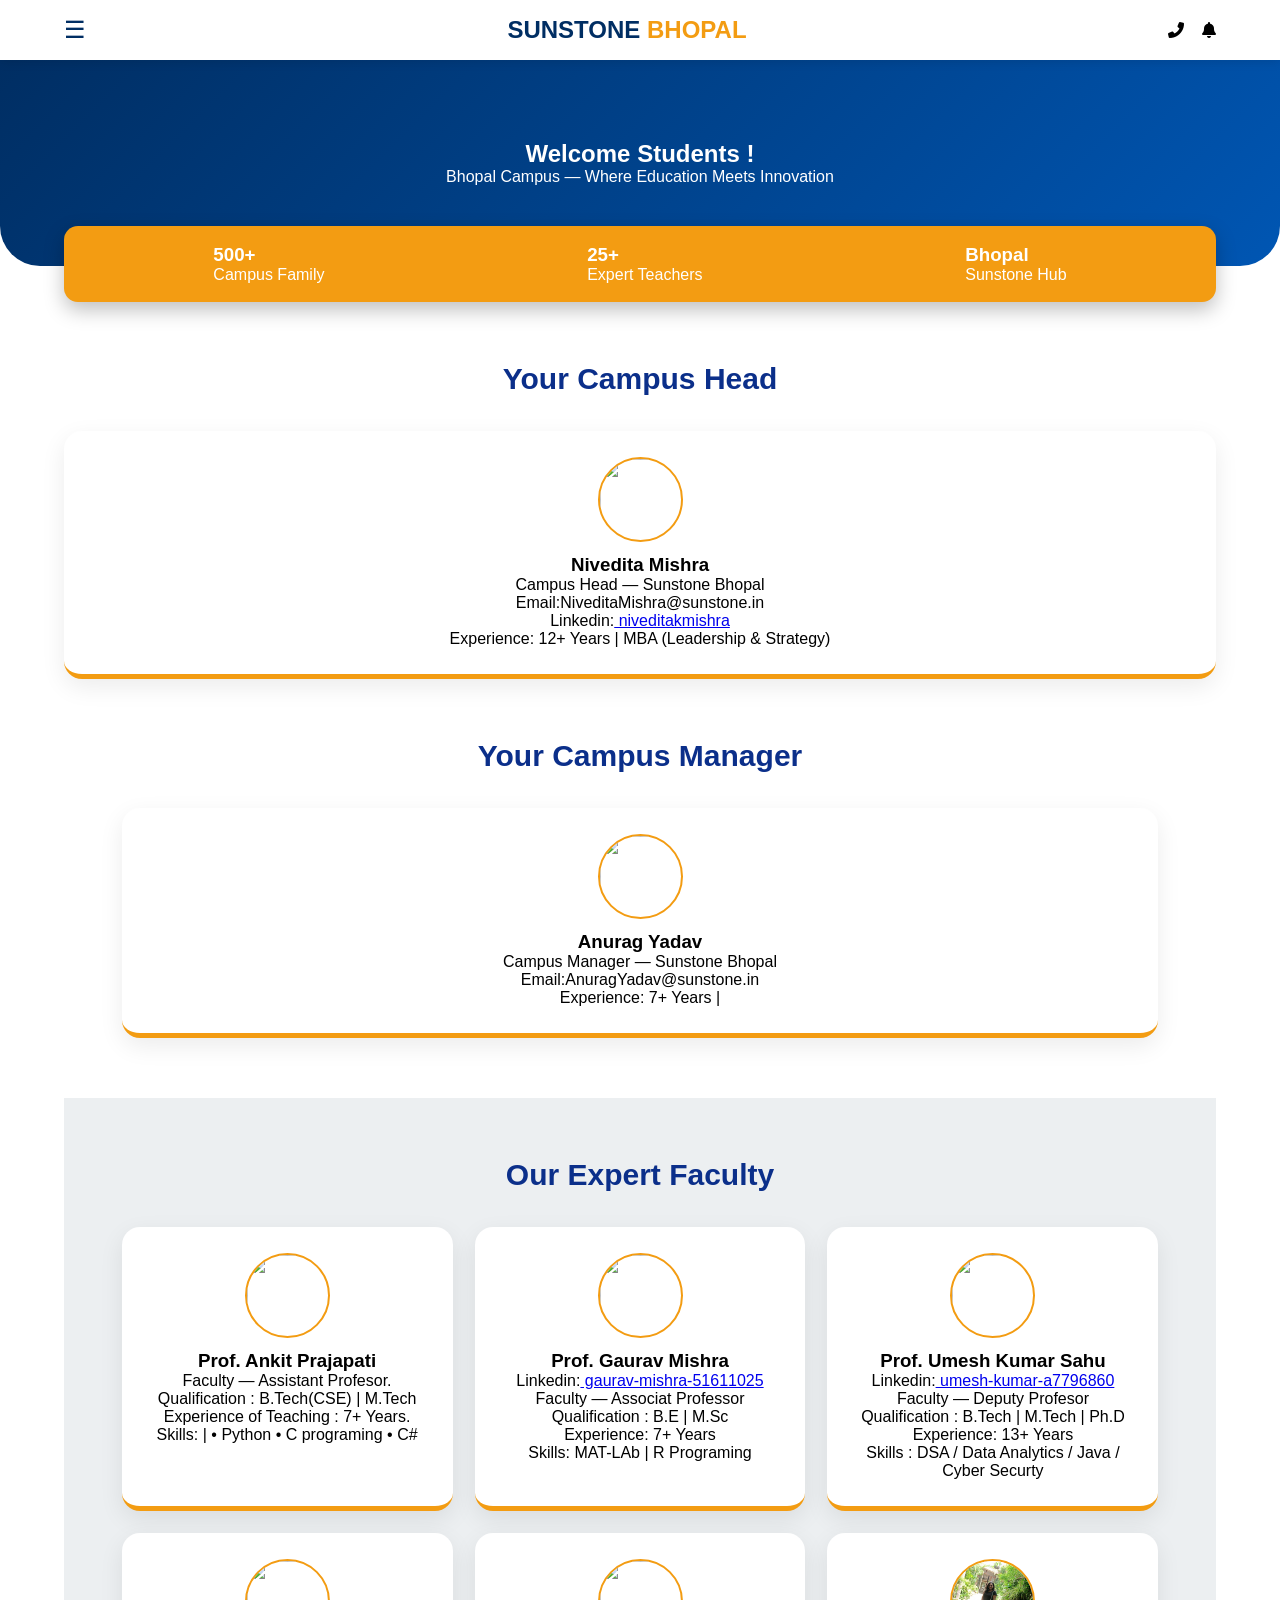
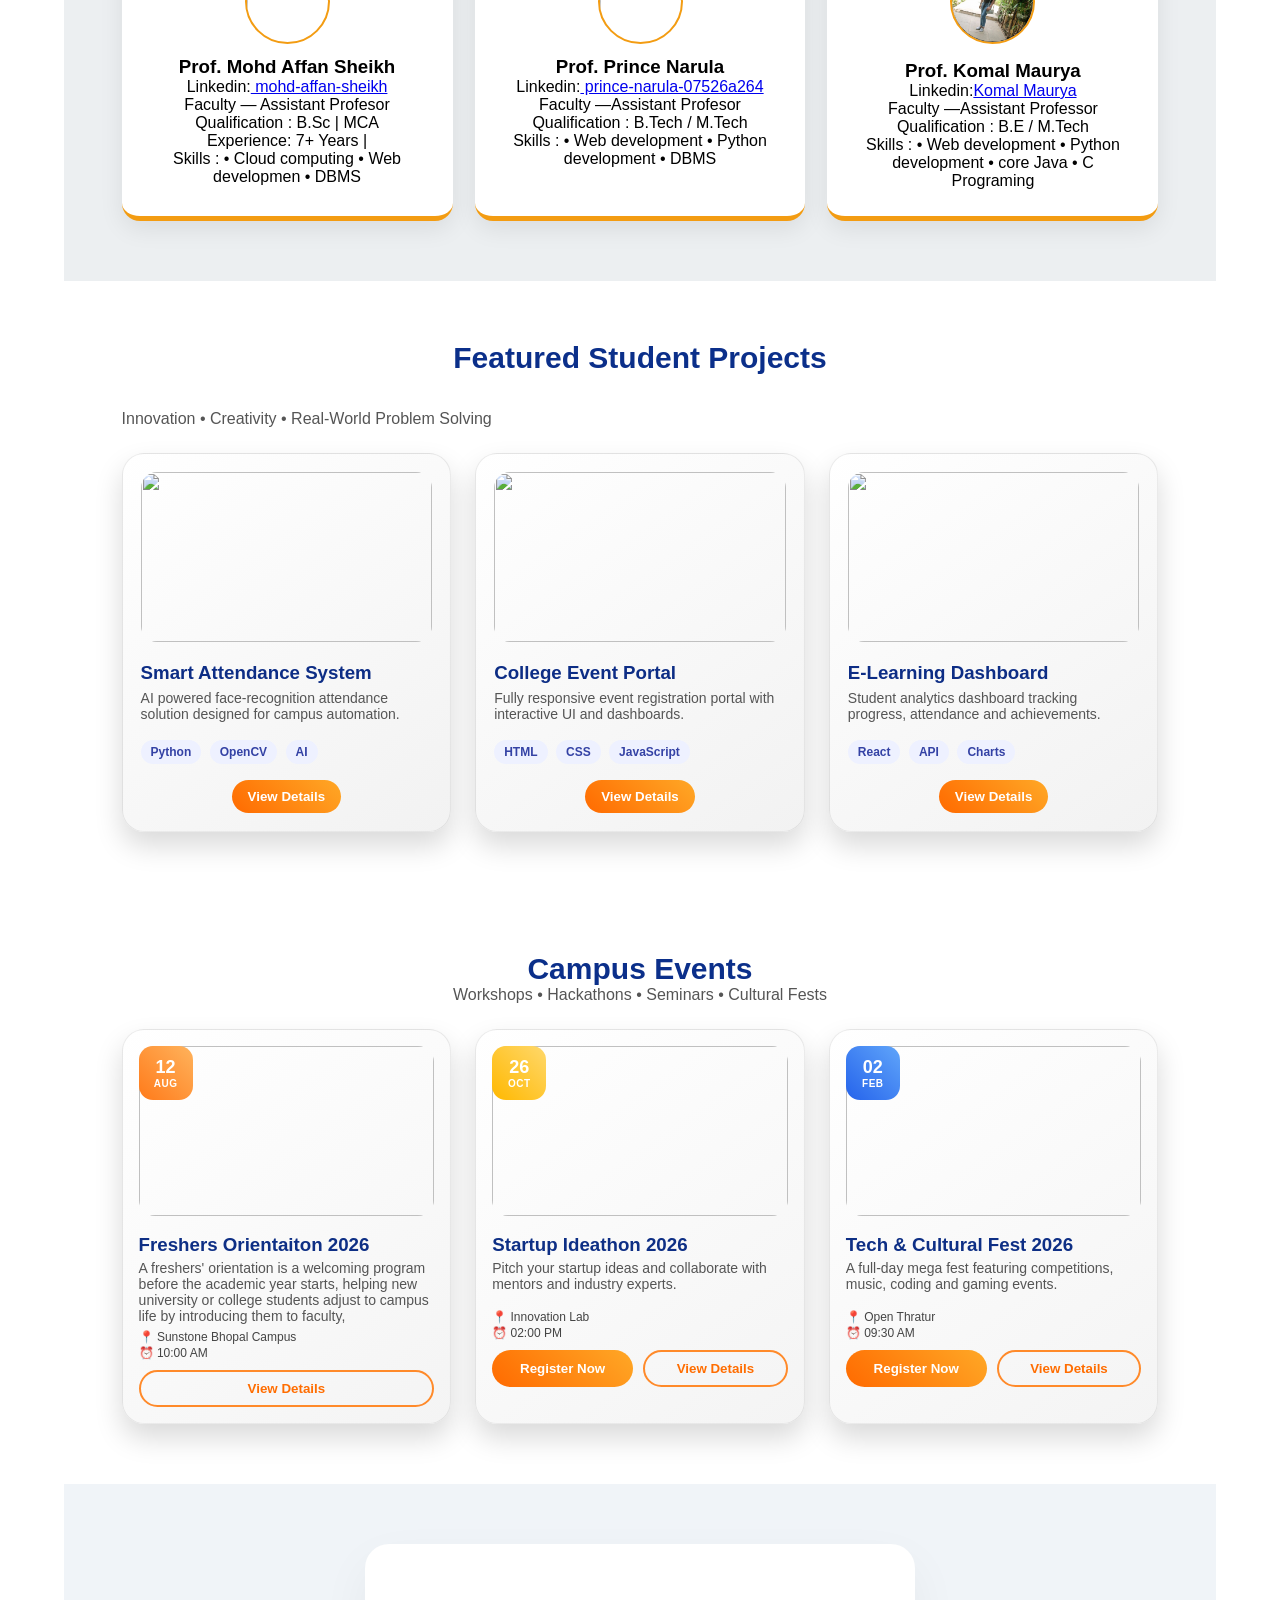
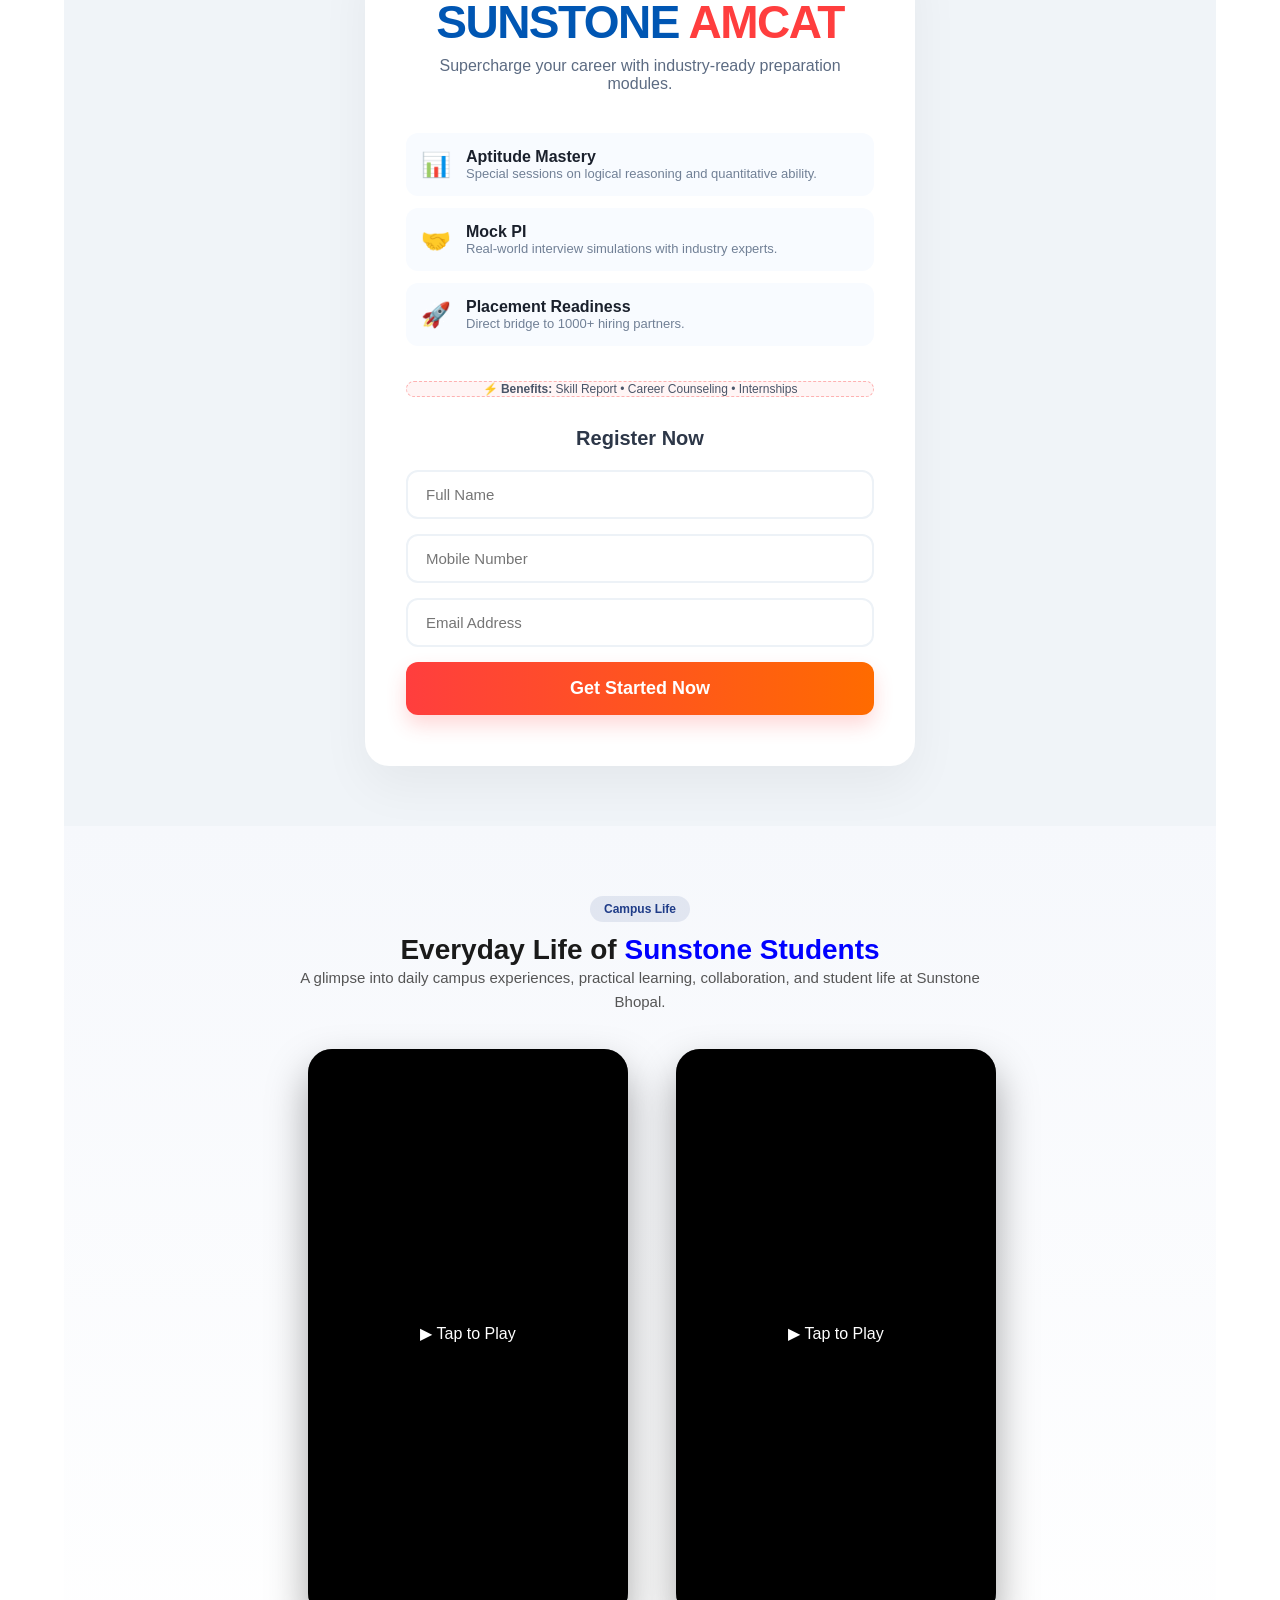
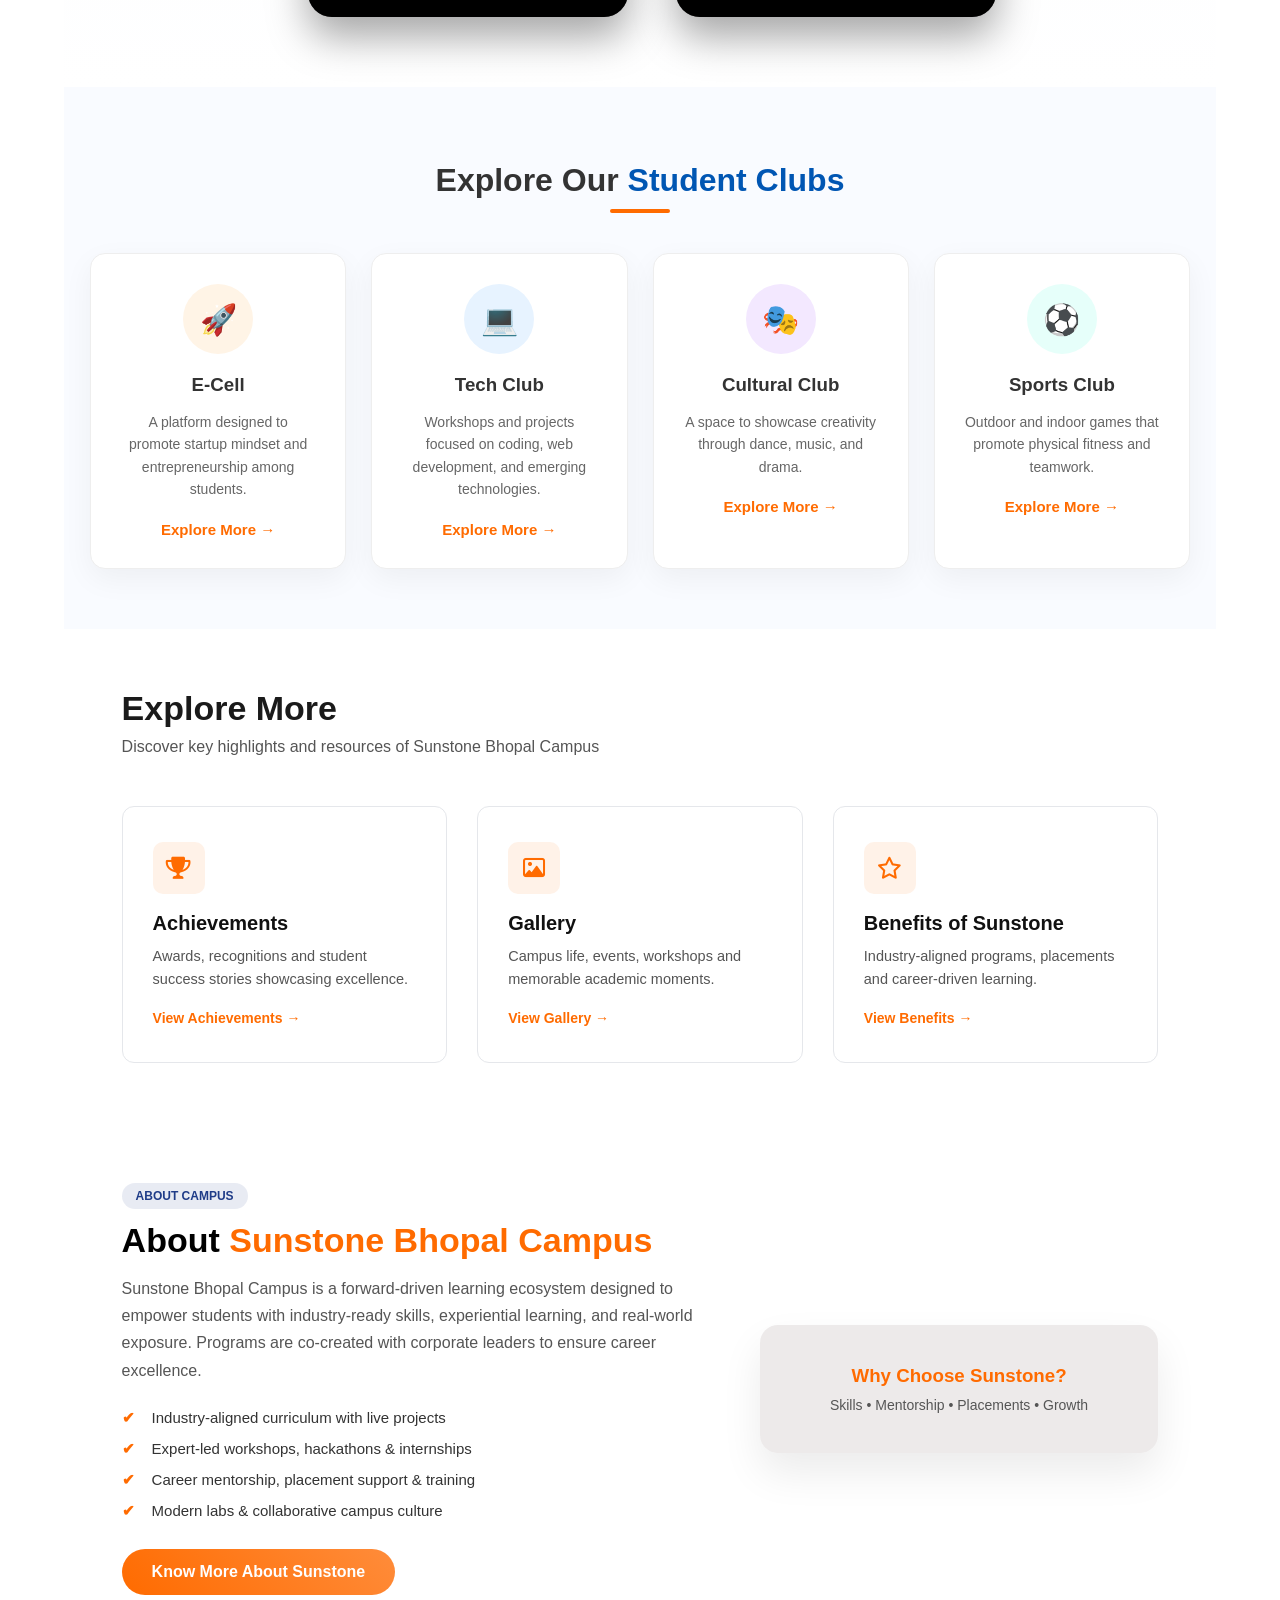
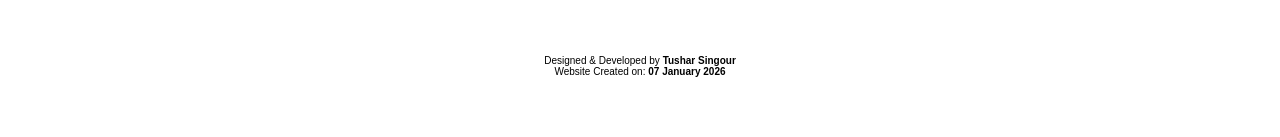
==== commit 5f6d005f: "update" ====
--- a/index.html
+++ b/index.html
@@ -177,7 +177,7 @@
             </div>
 
             <div class="card-footer">
-              <button class="view-btn">View Details</button>
+              <button onclick="window.location.href='attendance-project.html'" class="view-btn">View Details</button>
             </div>
           </div>
 
@@ -197,7 +197,7 @@
             </div>
 
             <div class="card-footer">
-              <button class="view-btn">View Details</button>
+             <button onclick="window.location.href='colage-event-project.html'" class="view-btn">View Details</button>
             </div>
           </div>
 
@@ -217,7 +217,7 @@
             </div>
 
             <div class="card-footer">
-              <button class="view-btn">View Details</button>
+              <button onclick="window.location.href='e-learning-project.html'" class="view-btn">View Details</button>
             </div>
           </div>
 
--- a/style.css
+++ b/style.css
@@ -39,9 +39,12 @@
 
 .sidebar{
   position:fixed;
-  top:0;left:-300px;
+  top:0;
+  left:-300px;
   width:280px;height:100%;
-  background:var(--primary);color:white;padding:2rem;
+  background:var(--primary);
+  color:white;
+  padding:2rem;
   transition:.35s;z-index:2000;
 }
 .sidebar.active{
@@ -71,7 +74,6 @@
     margin-bottom:6px;
 }
 
-/* Stats */
 .container{padding:0 5%;}
 .stats-bar{
   margin-top:-40px;
@@ -81,7 +83,6 @@
   box-shadow:0 8px 20px rgba(0,0,0,.25);
 }
 
-/* Sections */
 section{padding:60px 5%;}
 .section-title{text-align:center;
   margin-bottom:35px;
@@ -93,7 +94,6 @@
   grid-template-columns:repeat(auto-fit,minmax(260px,1fr));
 }
 
-/* Cards */
 .card{
   background:white;
   padding:26px;
@@ -105,7 +105,6 @@
 .card:hover{transform:translateY(-6px);
   transition:.25s;}
 
-/* Avatars */
 .avatar{
   border-radius:50%;width:85px;
   height:85px;object-fit:cover;
@@ -113,12 +112,10 @@
   border:2px solid var(--accent);
 }
 
-/* Icons */
 .icon{font-size:2.6rem;
   color:var(--accent);
   margin-bottom:10px;}
 
-/* Event Section */
 .dark{background:#002e63;color:white;}
 
 .white{color:white;}
@@ -129,10 +126,8 @@
   border-radius:6px;
   font-size:.8rem;}
 
-/* Faculty section background */
 .gray{background:#eceff1;}
 
-/* Footer Buttons */
 .footer-btns{
   position:fixed;
   bottom:18px;
@@ -371,7 +366,7 @@
 
 #amcat-premium-section {
     padding: 60px 20px;
-    background: #f0f4f8; /* Soft background */
+    background: #f0f4f8; 
     display: flex;
     justify-content: center;
 }
@@ -382,7 +377,7 @@
     width: 100%;
     padding: 50px 40px;
     border-radius: 24px;
-    box-shadow: 0 20px 50px rgba(0,0,0,0.05); /* Soft premium shadow */
+    box-shadow: 0 20px 50px rgba(0,0,0,0.05);
     text-align: center;
     border: 1px solid rgba(255,255,255,0.8);
 }
@@ -390,14 +385,14 @@
 .hero-title {
     font-size: 46px;
     font-weight: 900;
-    color: #0056b3; /* Sunstone Blue */
+    color: #0056b3; 
     margin-bottom: 8px;
     letter-spacing: -1.5px;
 }
 
 
 .red-text {
-    color: #ff3e3e; /* Bright Attractive Red */
+    color: #ff3e3e; 
     position: relative;
 }
 
@@ -447,14 +442,13 @@
 .benefits-tagline {
     font-size: 12px;
     color: #4a5568;
-    background: #fff5f5; /* Light Red background */
-    padding: 8px;
+    background: #fff5f5; 
     border-radius: 50px;
     border: 1px dashed #feb2b2;
     margin-bottom: 30px;
 }
 
-/* Form Styles */
+
 .form-title {
     font-size: 20px;
     margin-bottom: 20px;
@@ -473,13 +467,13 @@
 }
 
 .input-wrapper input:focus {
-    border-color: #ff3e3e; /* Focus color red */
+    border-color: #ff3e3e; 
 }
 
 .cta-button {
     width: 100%;
     padding: 16px;
-    background: linear-gradient(90deg, #ff3e3e, #ff6b00); /* Red-Orange gradient */
+    background: linear-gradient(90deg, #ff3e3e, #ff6b00); 
     color: white;
     border: none;
     border-radius: 12px;
@@ -756,7 +750,6 @@
   color: #555;
 }
 
-/* Reel Layout */
 .reel-container {
   display: flex;
   gap: 24px;
@@ -764,7 +757,6 @@
   flex-wrap: wrap;
 }
 
-/* Reel Frame */
 .reel-wrapper {
   width: 320px;
   height: 568px;
@@ -781,8 +773,6 @@
   height: 100%;
   object-fit: cover;
 }
-
-/* Tap Overlay */
 .play-overlay {
   position: absolute;
   inset: 0;
@@ -841,8 +831,6 @@
     margin: 10px auto;
     border-radius: 2px;
 }
-
-/* Grid Layout */
 .clubs-grid {
     display: grid;
     grid-template-columns: repeat(auto-fit, minmax(250px, 1fr));
@@ -851,7 +839,6 @@
     margin: 0 auto;
 }
 
-/* Card Styling */
 .club-card {
     background: #fff;
     padding: 30px;
@@ -870,7 +857,6 @@
     border-color: var(--primary-blue);
 }
 
-/* Icon Styling */
 .club-icon {
     width: 70px;
     height: 70px;
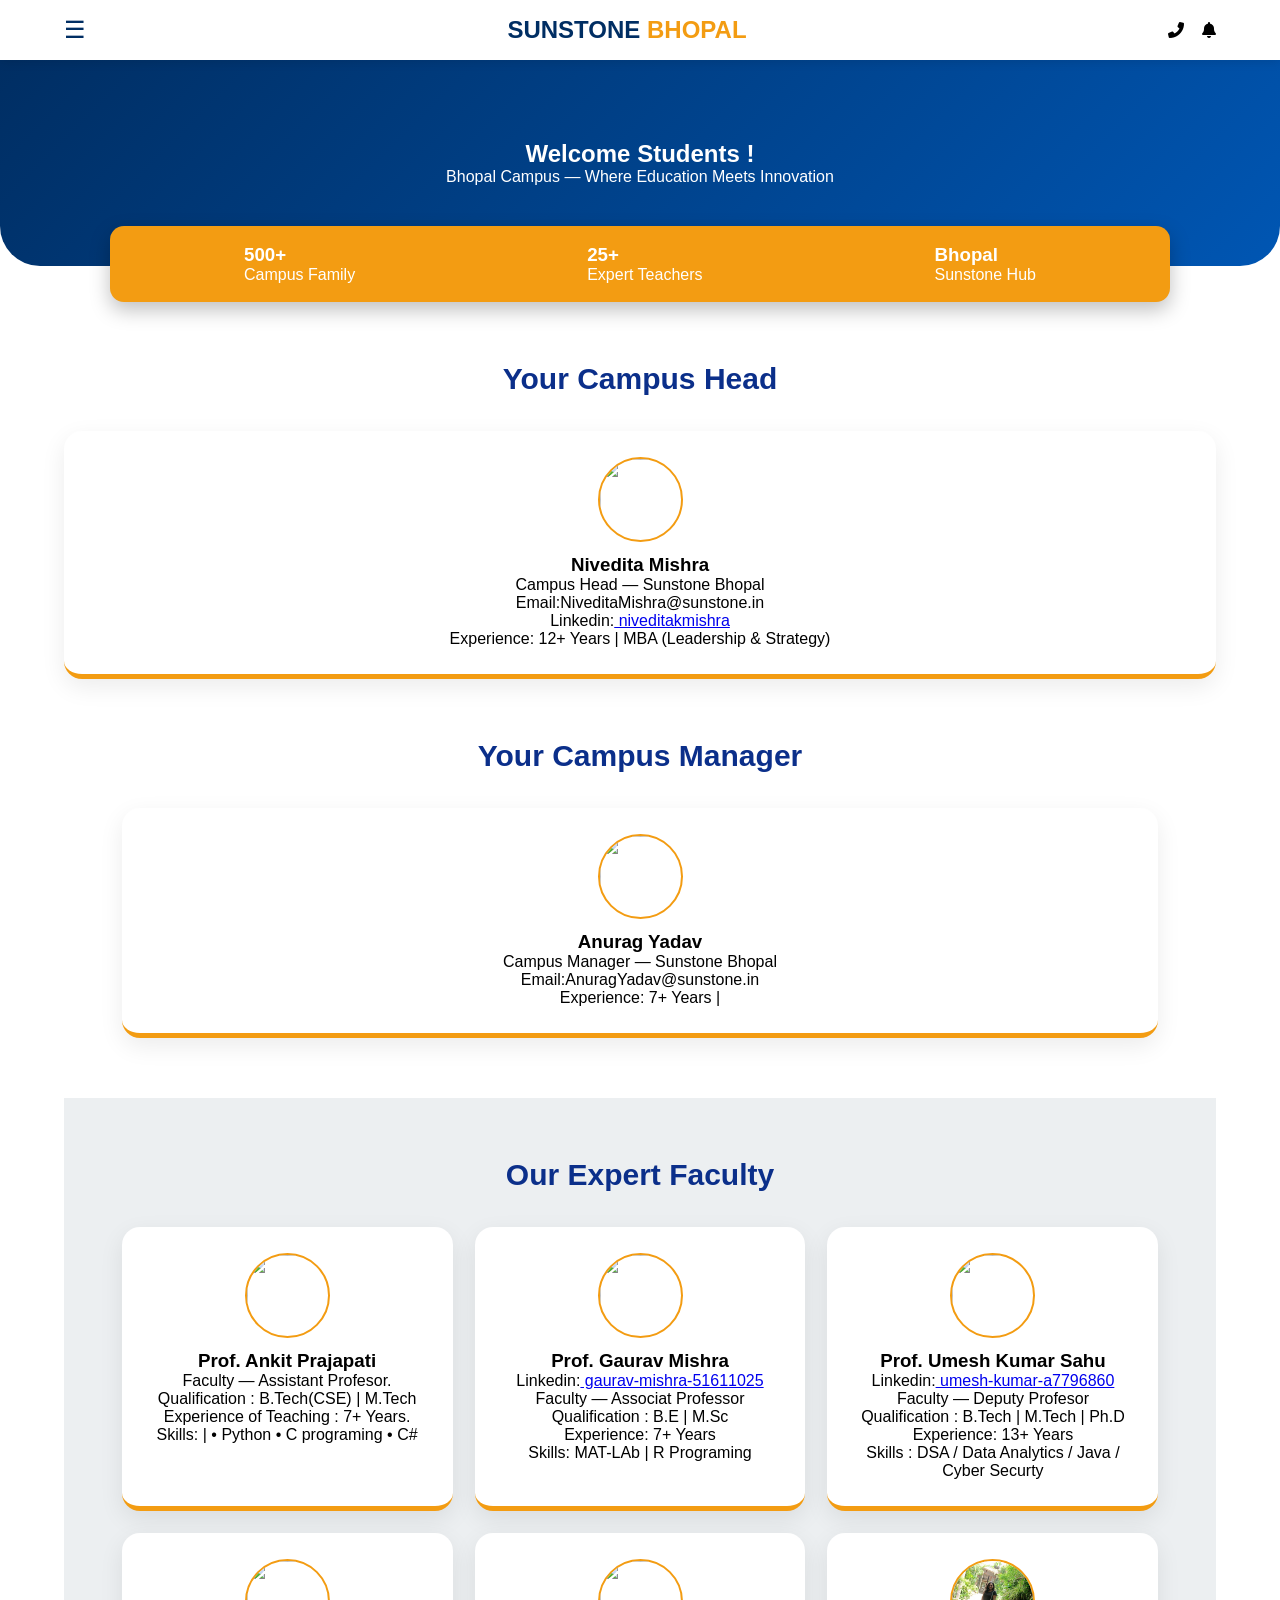
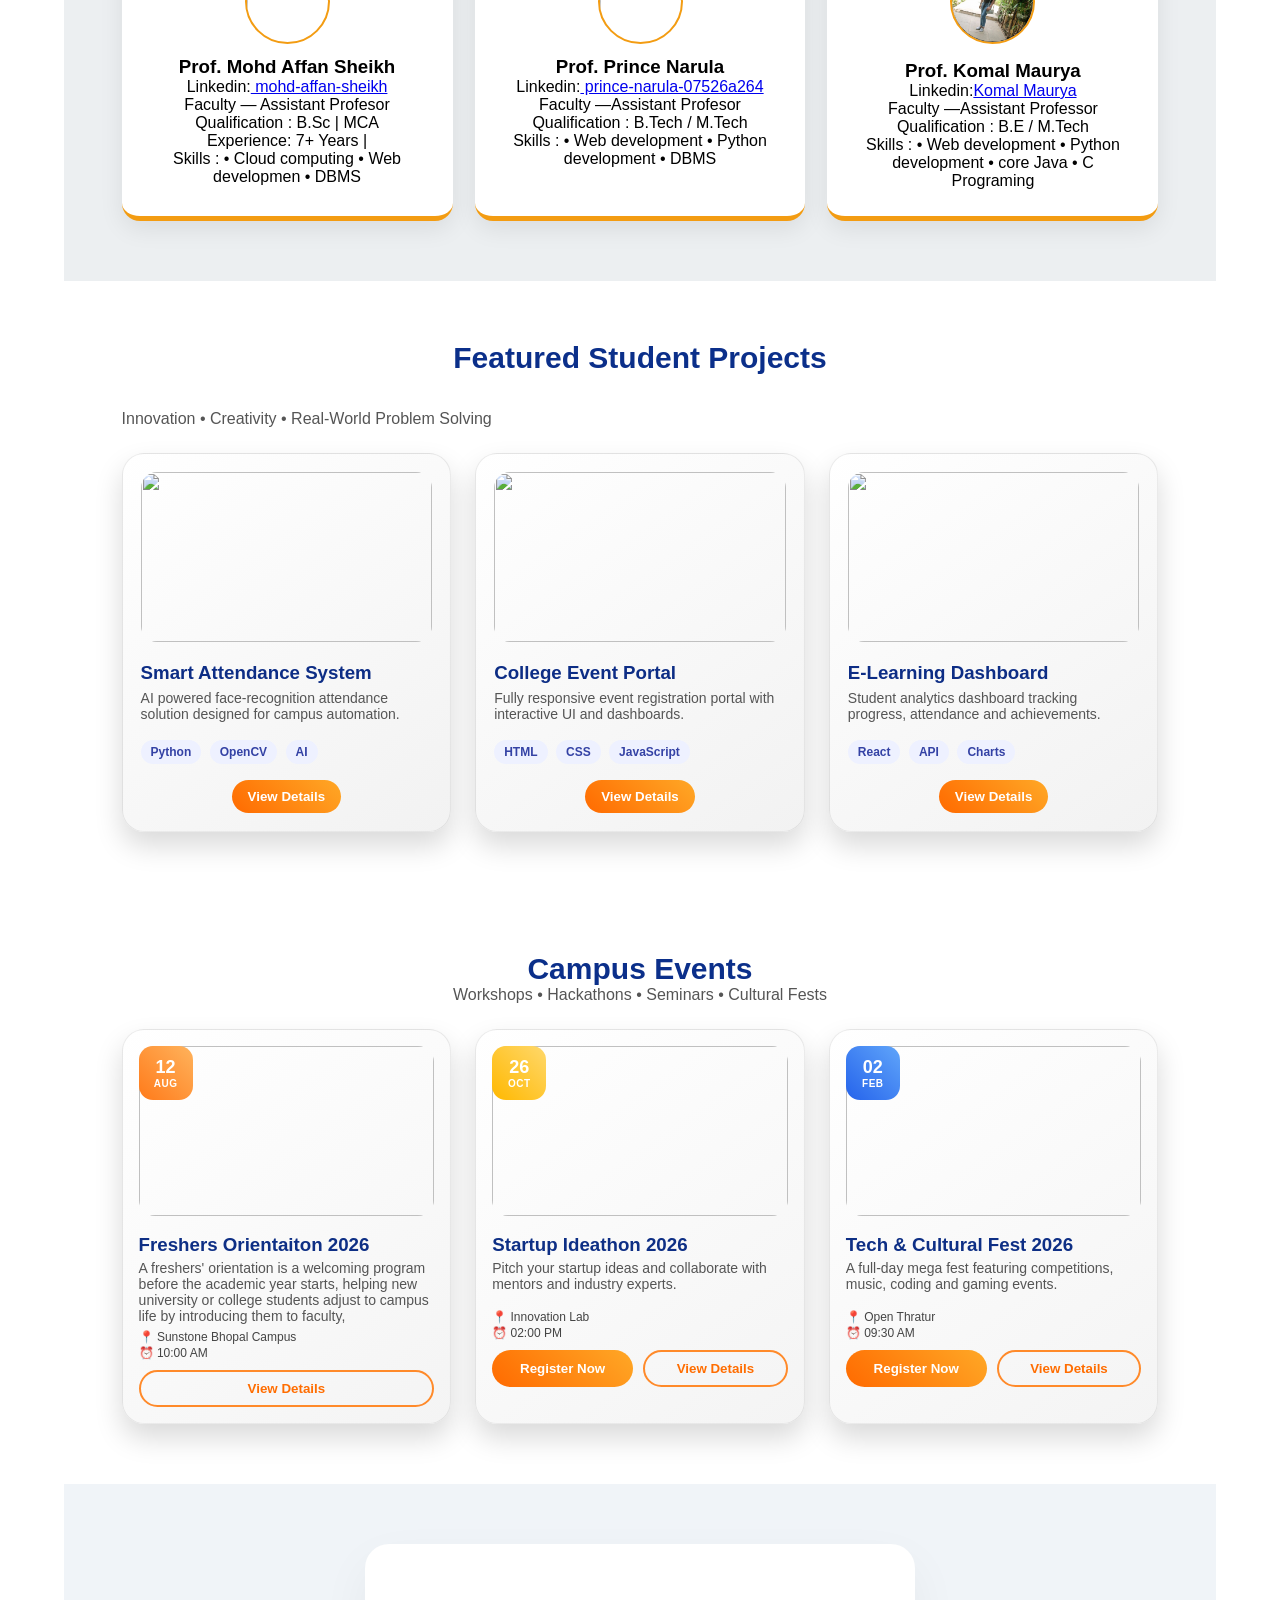
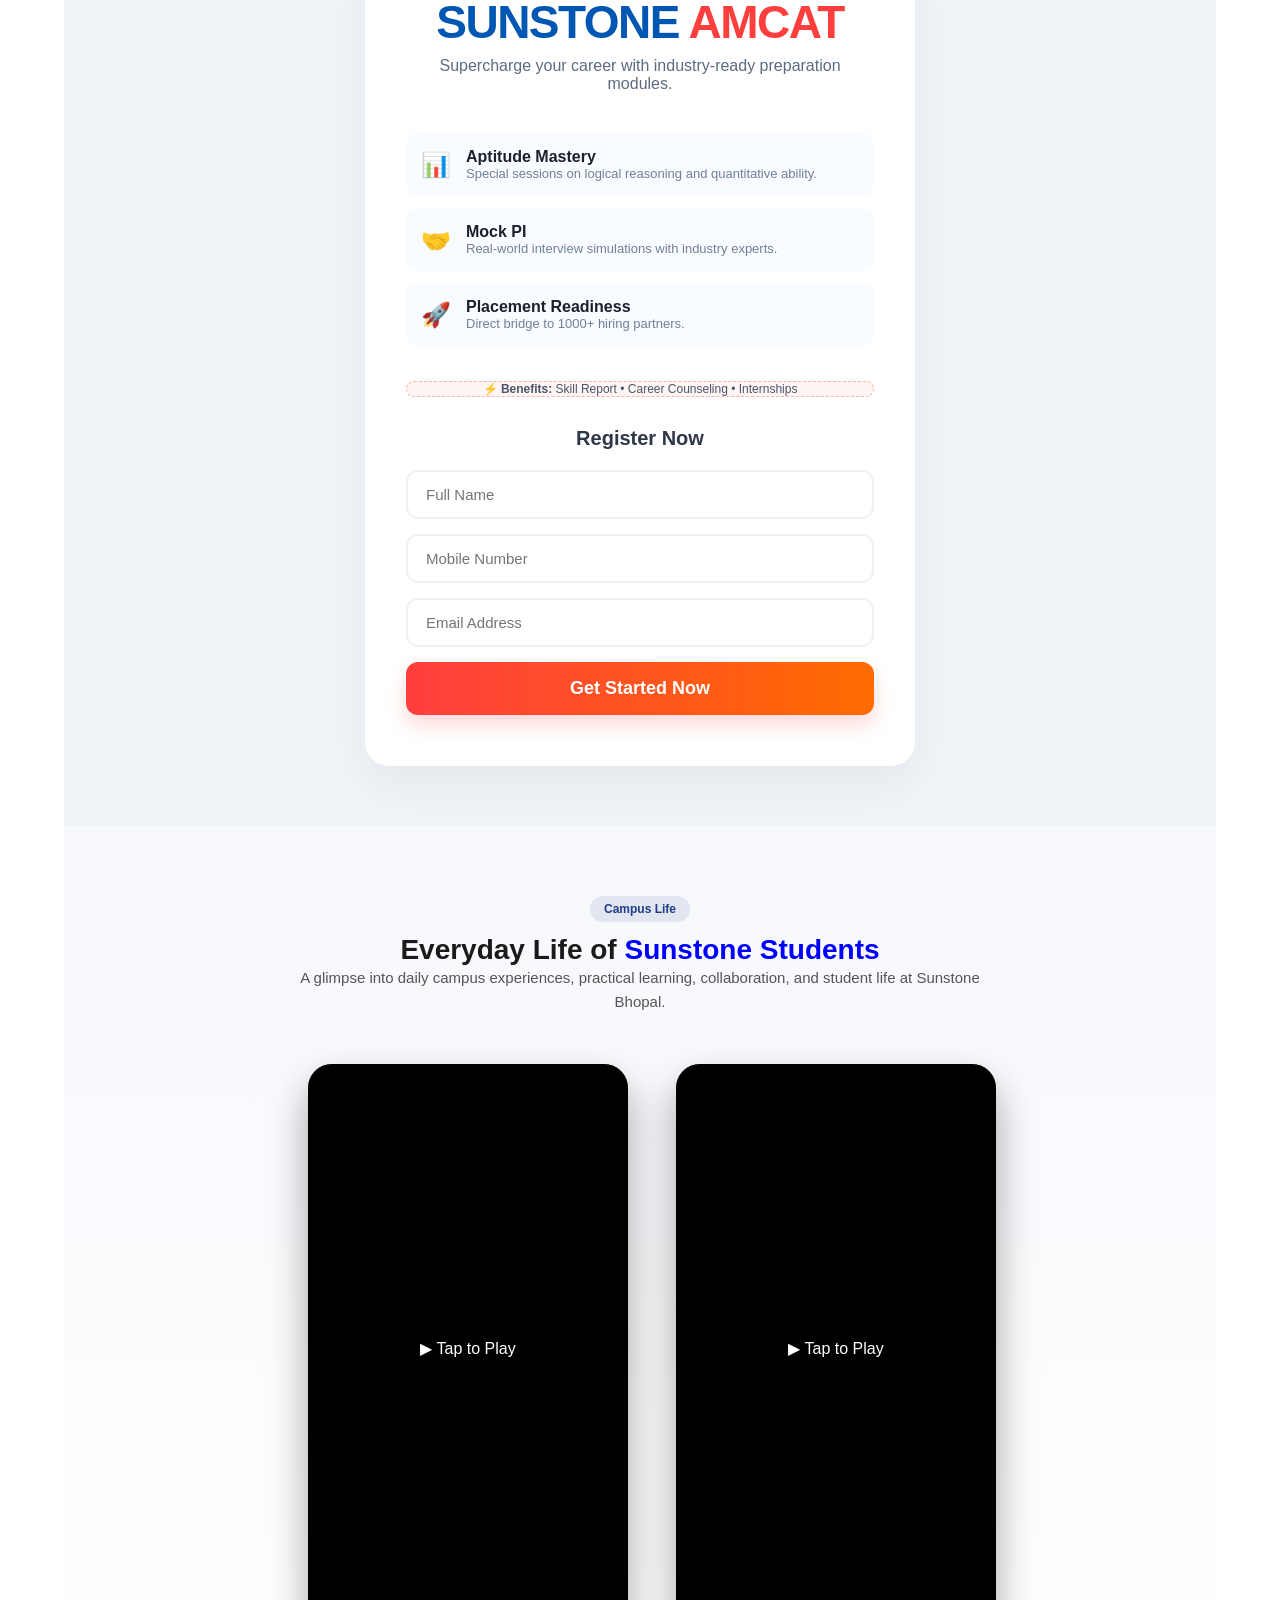
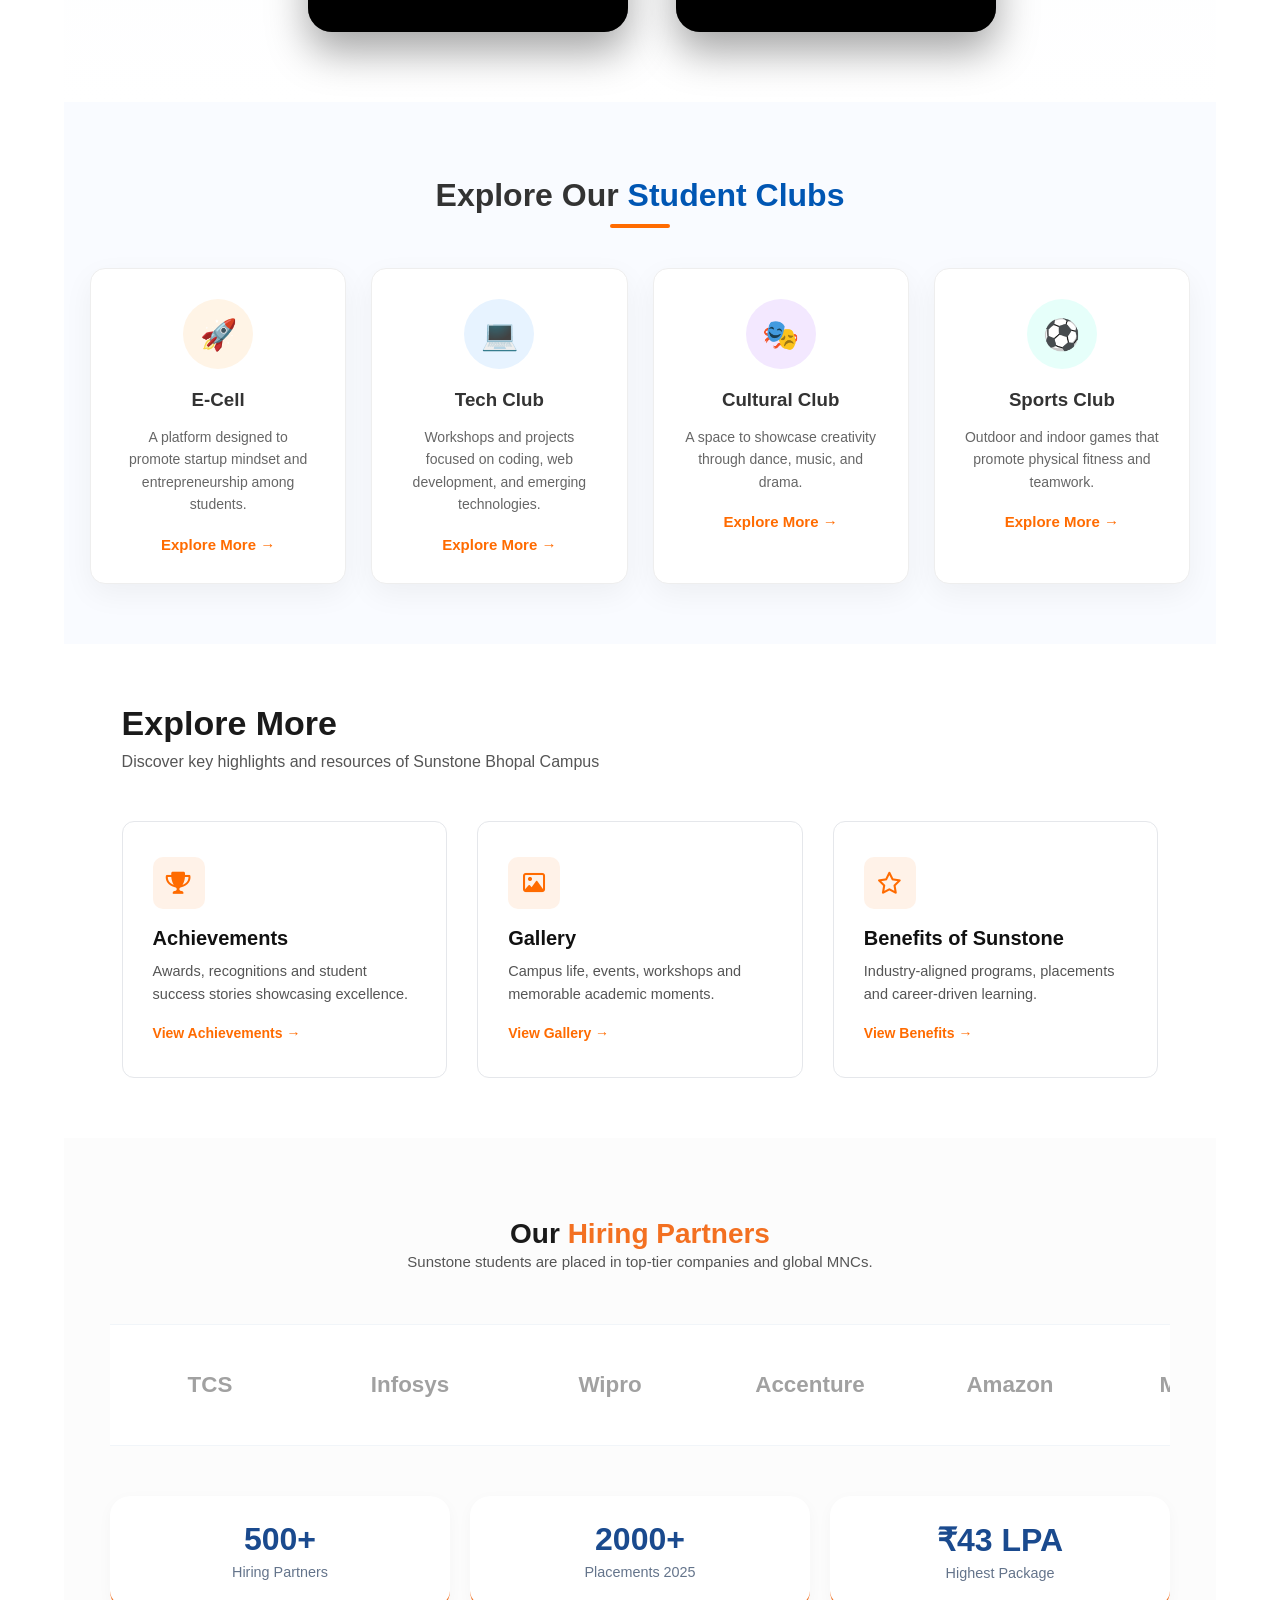
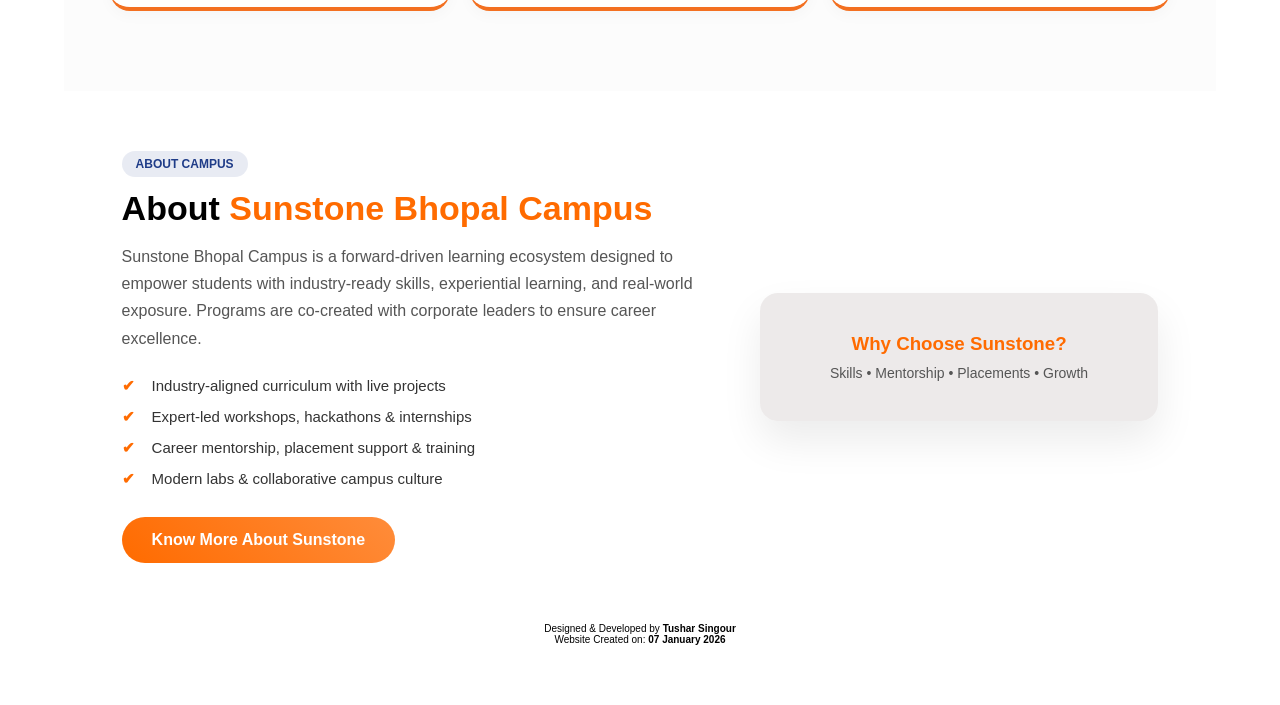
==== commit 67195927: "update" ====
--- a/index.html
+++ b/index.html
@@ -252,7 +252,7 @@
             </div>
 
             <div class="event-actions">
-              <button class="outline-btn">View Details</button>
+              <button onclick="window.location.href='orientation-detail.html'" class="outline-btn">View Details</button>
             </div>
           </div>
 
@@ -276,7 +276,7 @@
 
             <div class="event-actions">
               <button class="primary-btn">Register Now</button>
-              <button class="outline-btn">View Details</button>
+              <button onclick="window.location.href='ideathon.html'" class="outline-btn">View Details</button>
             </div>
           </div>
 
@@ -300,7 +300,7 @@
 
             <div class="event-actions">
               <button class="primary-btn">Register Now</button>
-              <button class="outline-btn">View Details</button>
+              <button onclick="window.location.href='cultural-fest.html'" class="outline-btn">View Details</button>
             </div>
           </div>
 
@@ -484,6 +484,48 @@
           </div>
         </div>
       </section>
+      
+      <section class="placements-section">
+    <div class="container">
+        <div class="section-header">
+            <span class="badge">Success Records</span>
+            <h2>Our <span>Hiring Partners</span></h2>
+            <p>Sunstone students are placed in top-tier companies and global MNCs.</p>
+        </div>
+
+        <div class="logo-wrapper">
+            <div class="logo-track">
+                <div class="logo-item"><strong>TCS</strong></div>
+                <div class="logo-item"><strong>Infosys</strong></div>
+                <div class="logo-item"><strong>Wipro</strong></div>
+                <div class="logo-item"><strong>Accenture</strong></div>
+                <div class="logo-item"><strong>Amazon</strong></div>
+                <div class="logo-item"><strong>Microsoft</strong></div>
+                <div class="logo-item"><strong>HCL</strong></div>
+                <div class="logo-item"><strong>IBM</strong></div>
+                <div class="logo-item"><strong>TCS</strong></div>
+                <div class="logo-item"><strong>Infosys</strong></div>
+                <div class="logo-item"><strong>Wipro</strong></div>
+                <div class="logo-item"><strong>Accenture</strong></div>
+            </div>
+        </div>
+
+        <div class="placement-stats">
+            <div class="stat-box">
+                <h4>500+</h4>
+                <span>Hiring Partners</span>
+            </div>
+            <div class="stat-box">
+                <h4>2000+</h4>
+                <span>Placements 2025</span>
+            </div>
+            <div class="stat-box">
+                <h4>₹43 LPA</h4>
+                <span>Highest Package</span>
+            </div>
+        </div>
+    </div>
+</section>
 
       <section id="about-sunstone">
         <div class="about-container">
--- a/style.css
+++ b/style.css
@@ -895,4 +895,104 @@
 
 .club-link:hover {
     letter-spacing: 1px;
+}
+
+.placements-section {
+    padding: 80px 0;
+    background-color: #fcfcfc;
+    overflow: hidden;
+}
+
+.container {
+    max-width: 1100px;
+    margin: 0 auto;
+    padding: 0 20px;
+}
+
+.section-header {
+    text-align: center;
+    margin-bottom: 50px;
+}
+
+.badge {
+    background: #eff6ff;
+    color: #1a4a8e;
+    padding: 6px 15px;
+    border-radius: 20px;
+    font-size: 0.8rem;
+    font-weight: 700;
+    display: inline-block;
+    margin-bottom: 15px;
+}
+
+.section-header h2 span {
+    color: #f37021;
+}
+
+/* Logo Marquee Animation */
+.logo-wrapper {
+    width: 100%;
+    overflow: hidden;
+    padding: 20px 0;
+    background: white;
+    border-top: 1px solid #f1f5f9;
+    border-bottom: 1px solid #f1f5f9;
+}
+
+.logo-track {
+    display: flex;
+    width: calc(250px * 12); /* Adjust based on logo count */
+    animation: scroll 20s linear infinite;
+}
+
+.logo-item {
+    width: 200px;
+    height: 80px;
+    display: flex;
+    align-items: center;
+    justify-content: center;
+    font-size: 1.4rem;
+    color: #94a3b8;
+    filter: grayscale(100%);
+    transition: 0.3s;
+}
+
+.logo-item:hover {
+    filter: grayscale(0%);
+    color: #1a4a8e;
+    cursor: default;
+}
+
+@keyframes scroll {
+    0% { transform: translateX(0); }
+    100% { transform: translateX(calc(-200px * 6)); } /* Adjust scroll distance */
+}
+
+/* Stats Section */
+.placement-stats {
+    display: grid;
+    grid-template-columns: repeat(auto-fit, minmax(200px, 1fr));
+    gap: 20px;
+    margin-top: 50px;
+}
+
+.stat-box {
+    background: white;
+    padding: 25px;
+    border-radius: 20px;
+    text-align: center;
+    box-shadow: 0 4px 15px rgba(0,0,0,0.03);
+    border-bottom: 4px solid #f37021;
+}
+
+.stat-box h4 {
+    font-size: 2rem;
+    color: #1a4a8e;
+    margin-bottom: 5px;
+}
+
+.stat-box span {
+    color: #64748b;
+    font-size: 0.9rem;
+    font-weight: 500;
 }
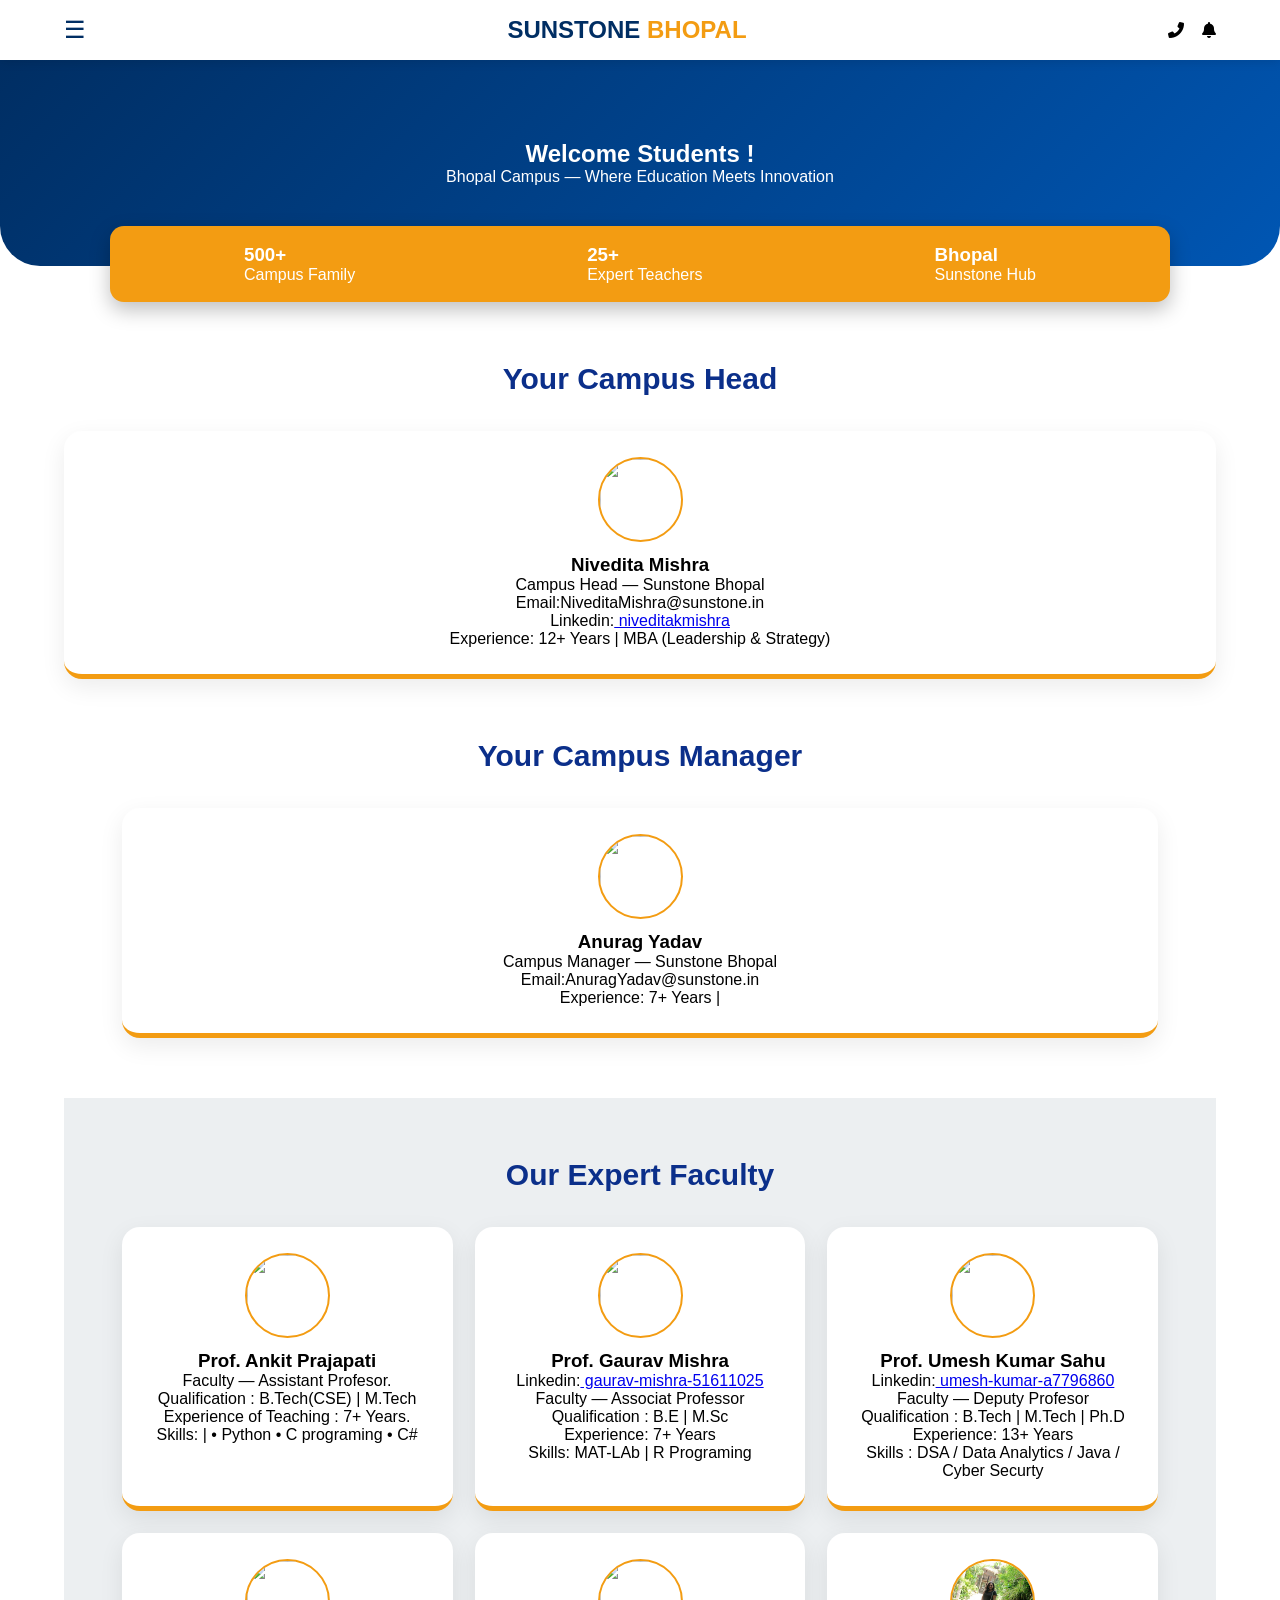
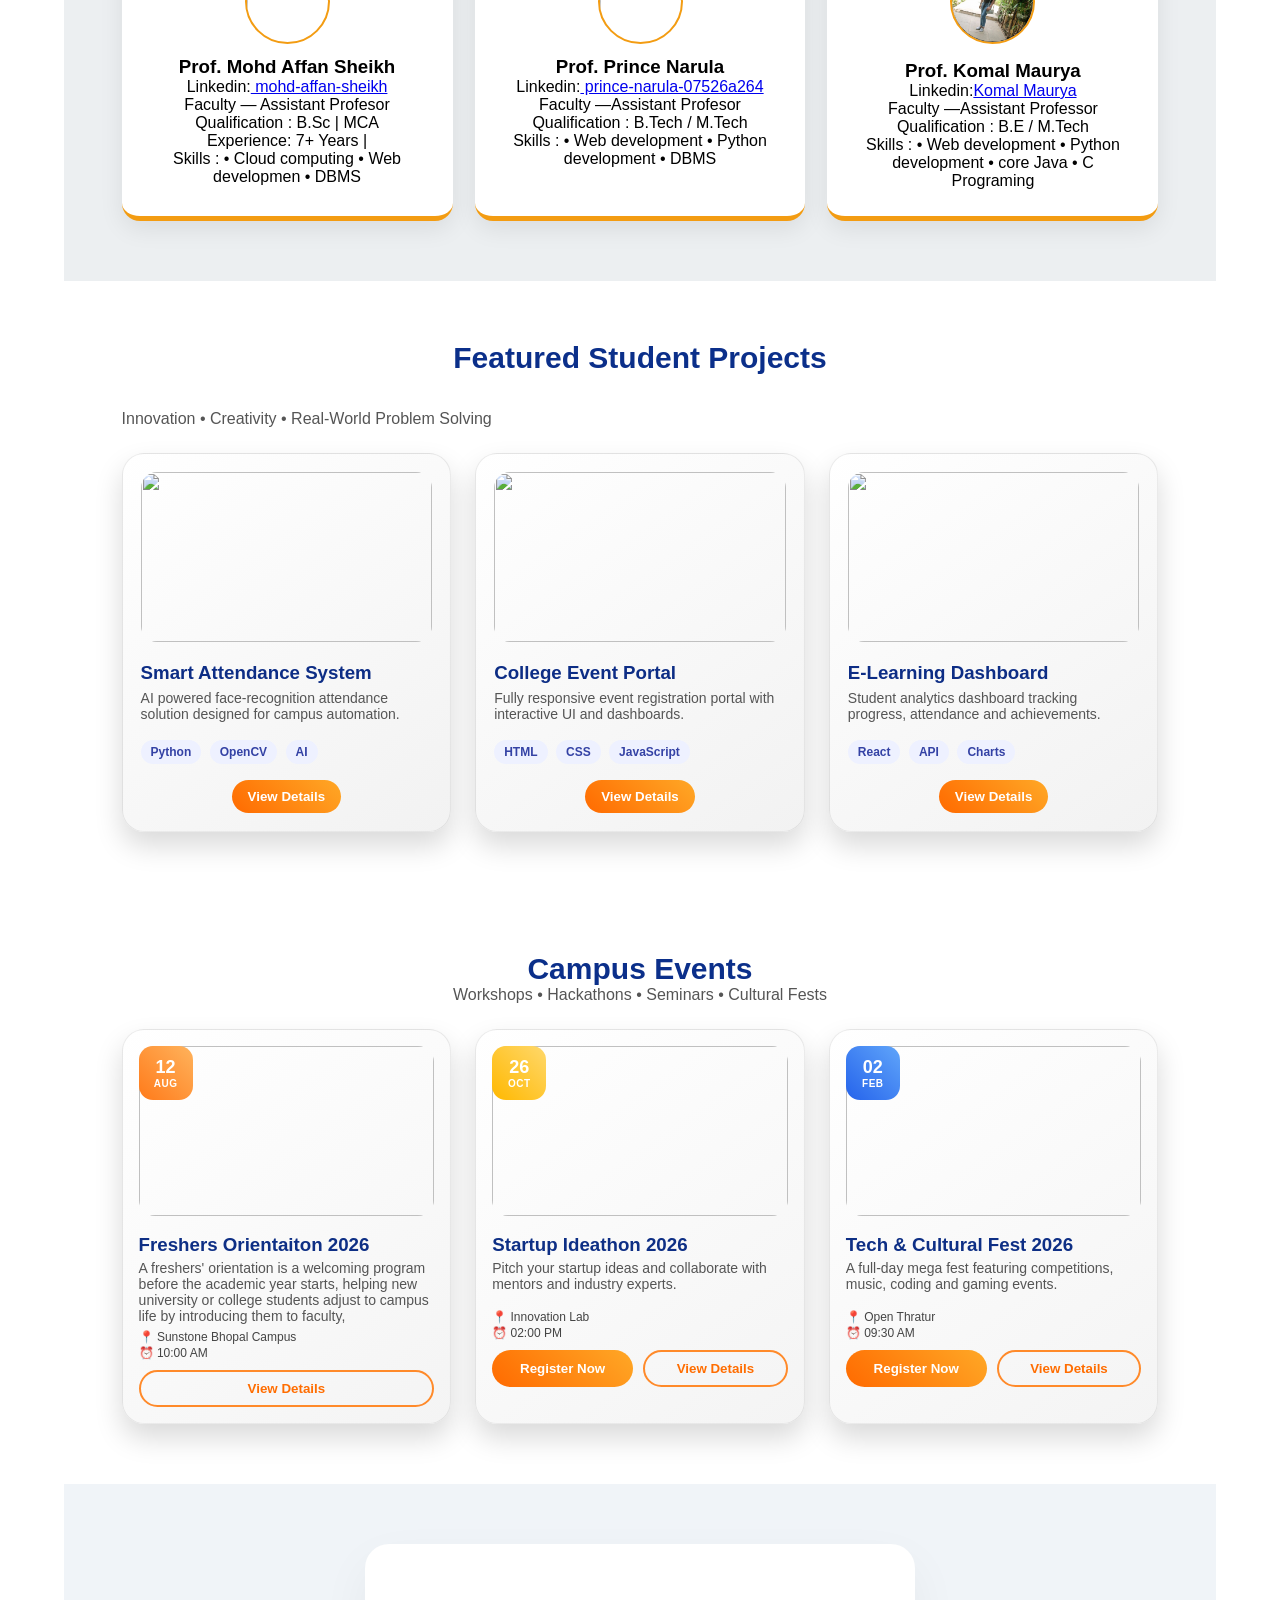
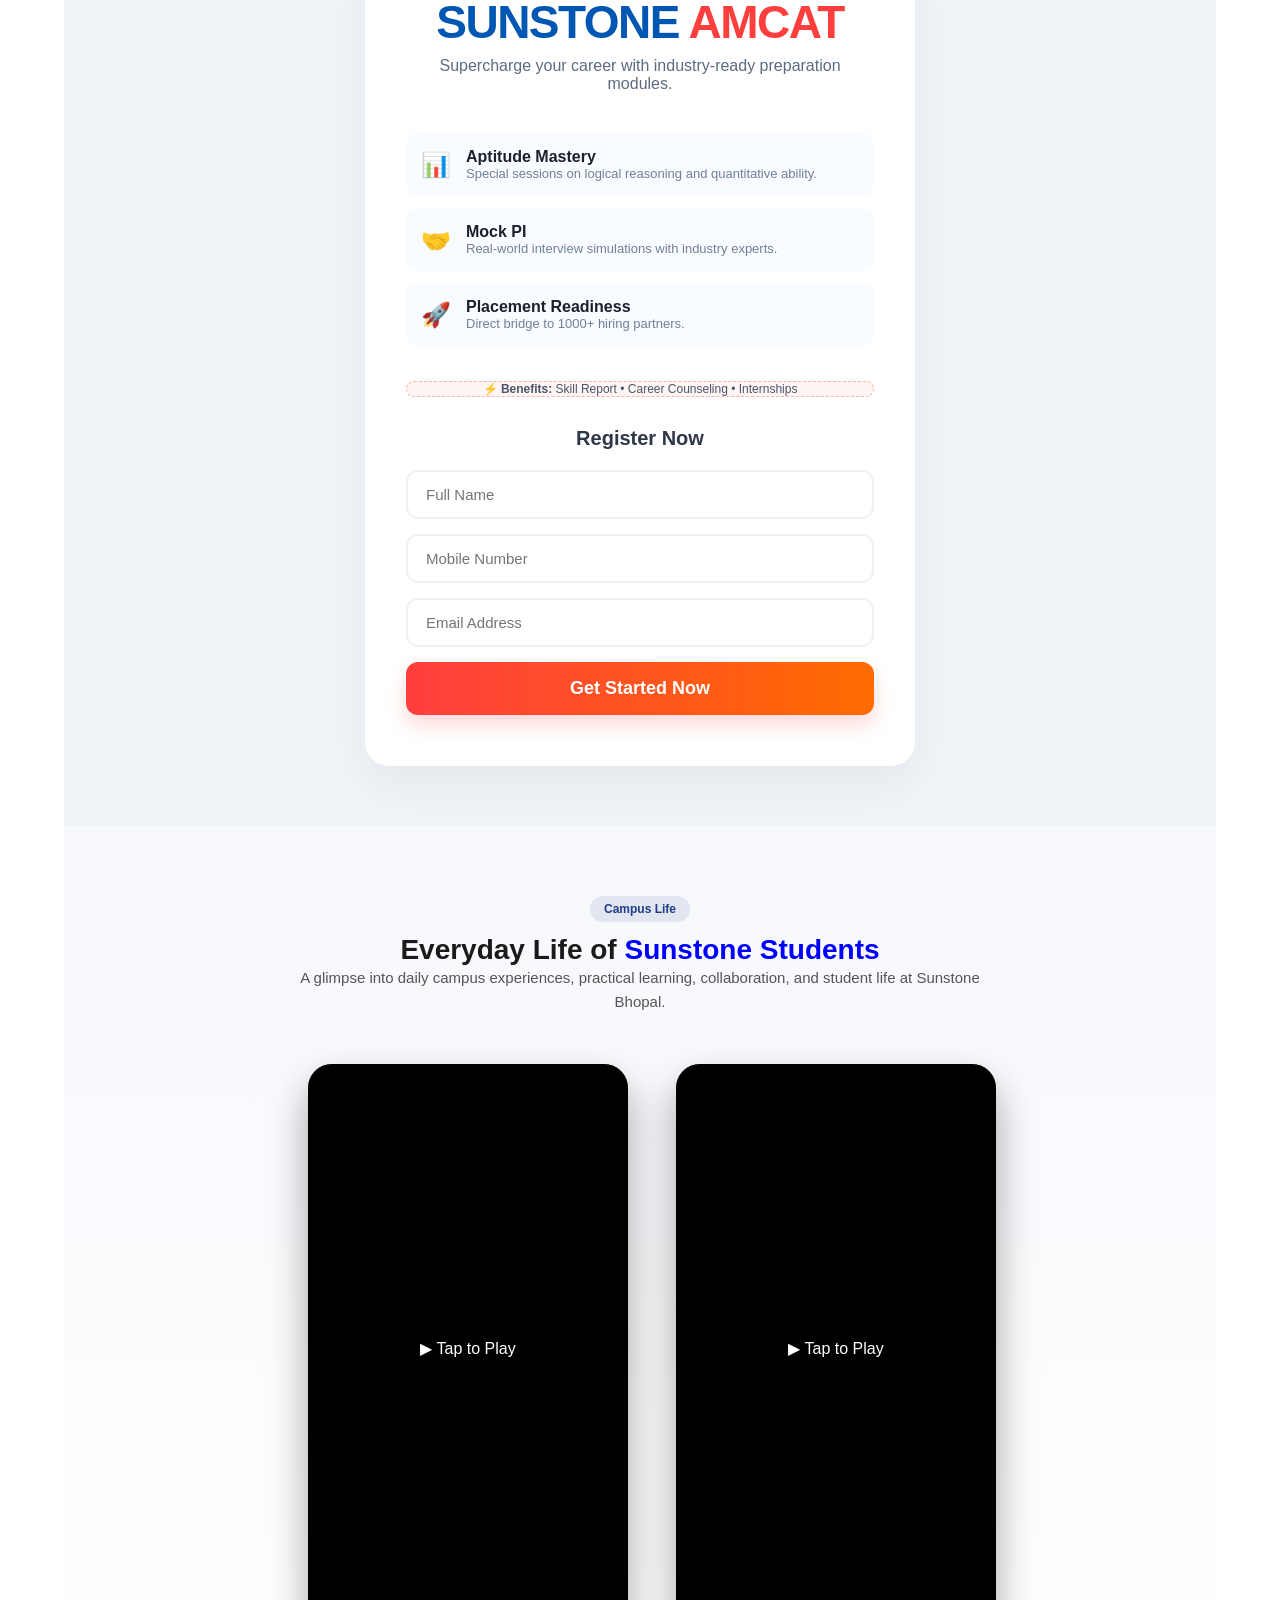
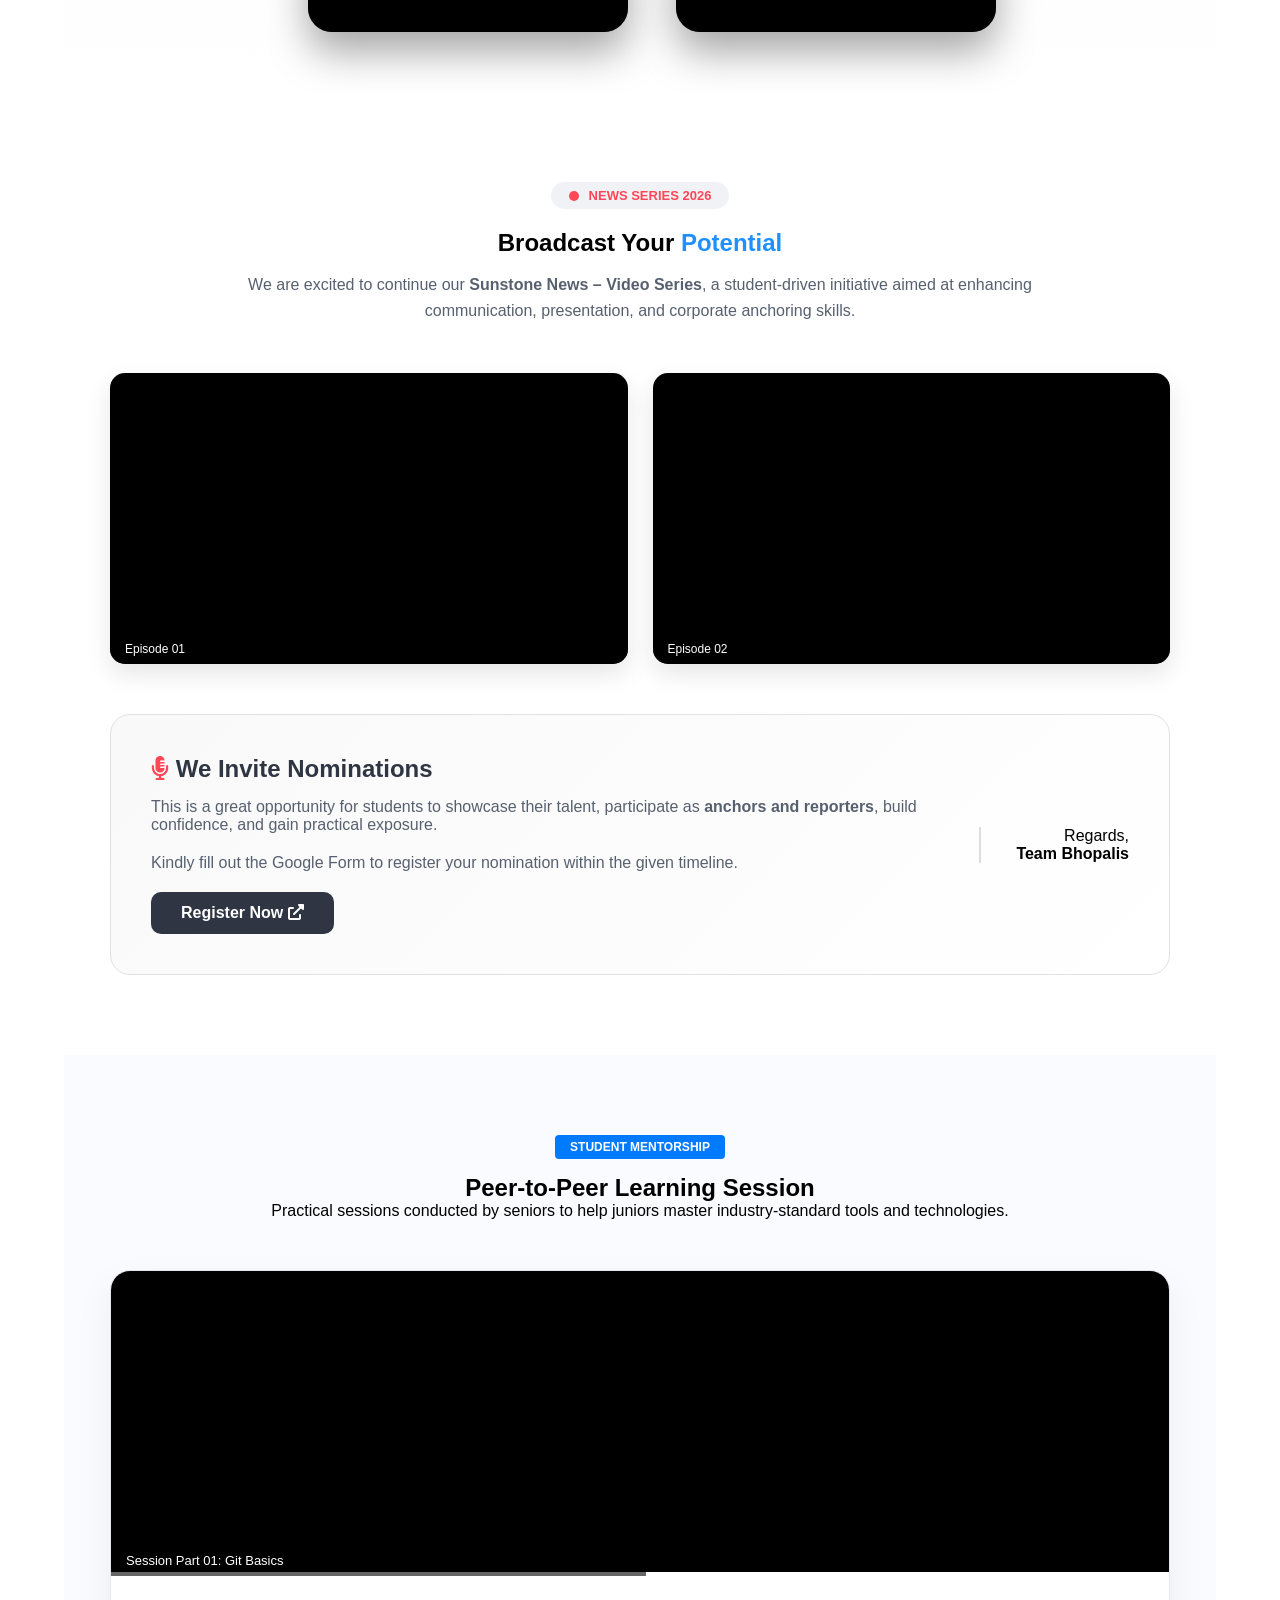
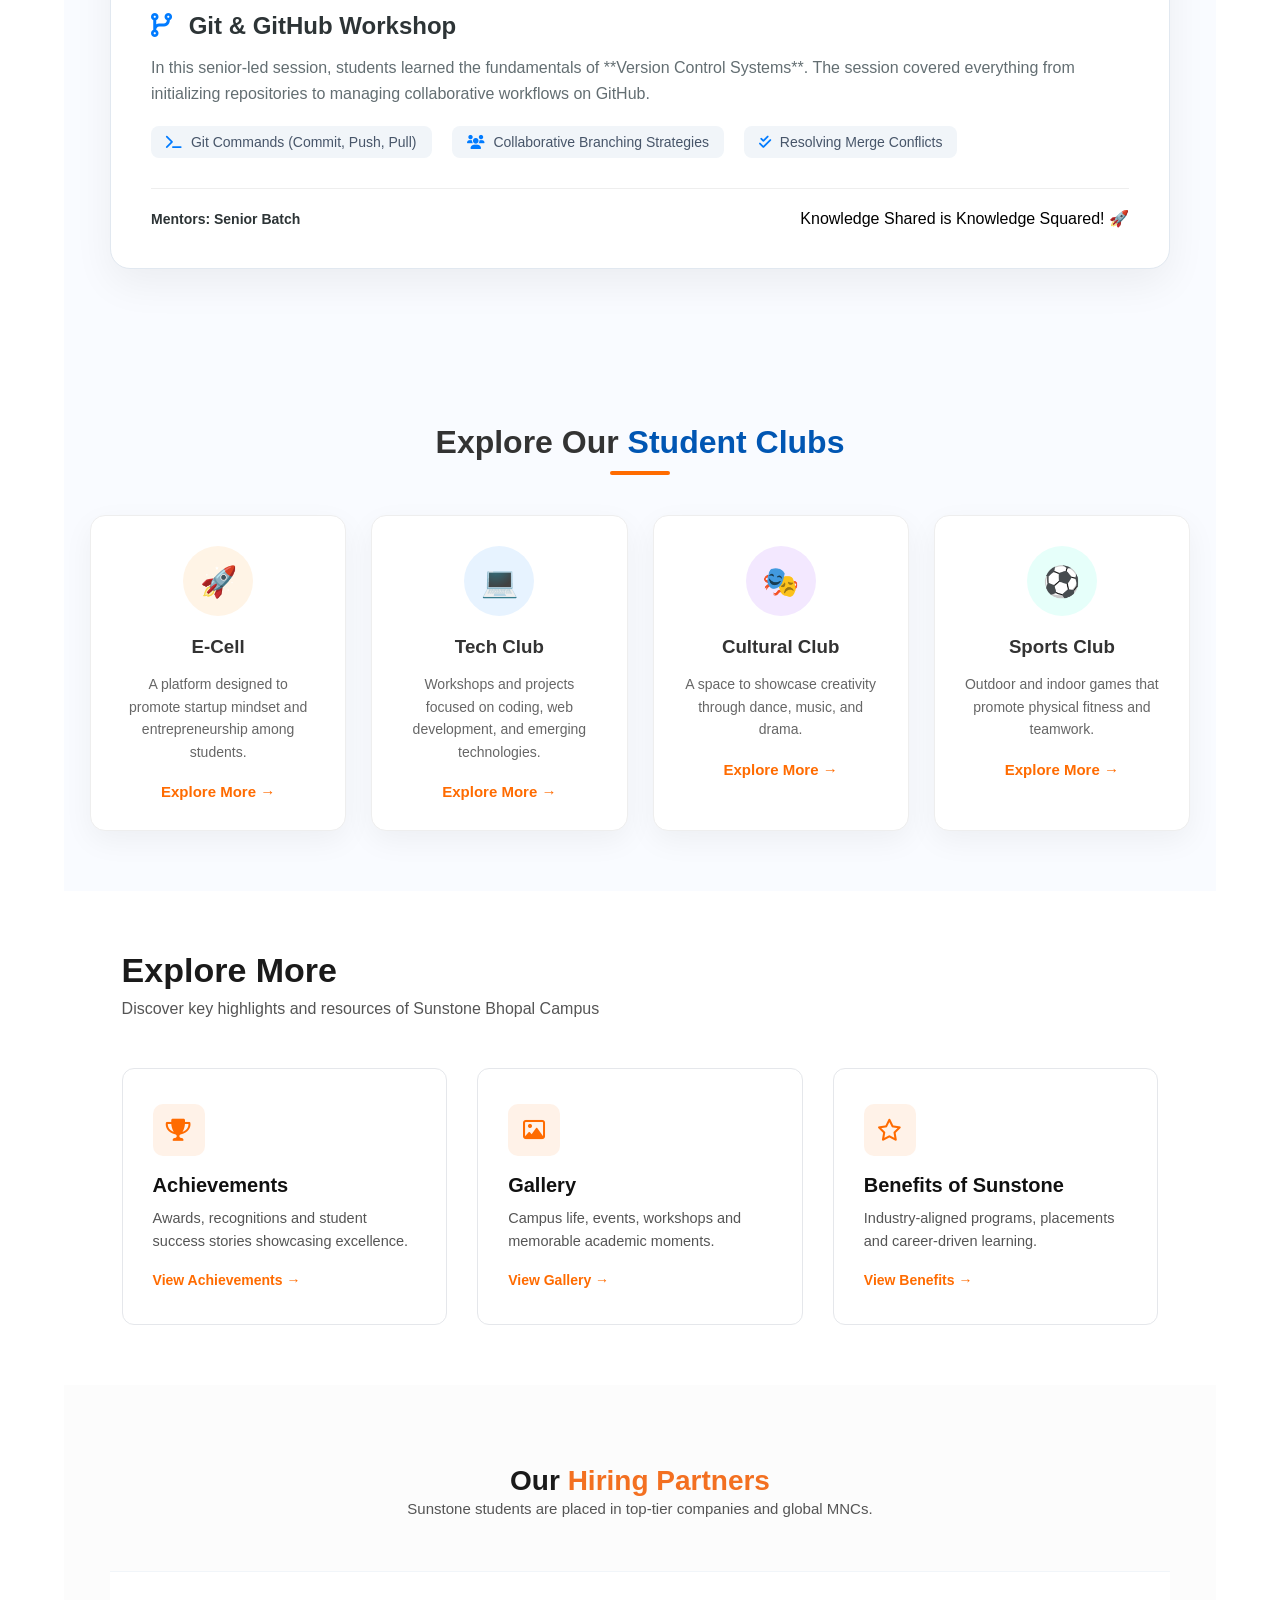
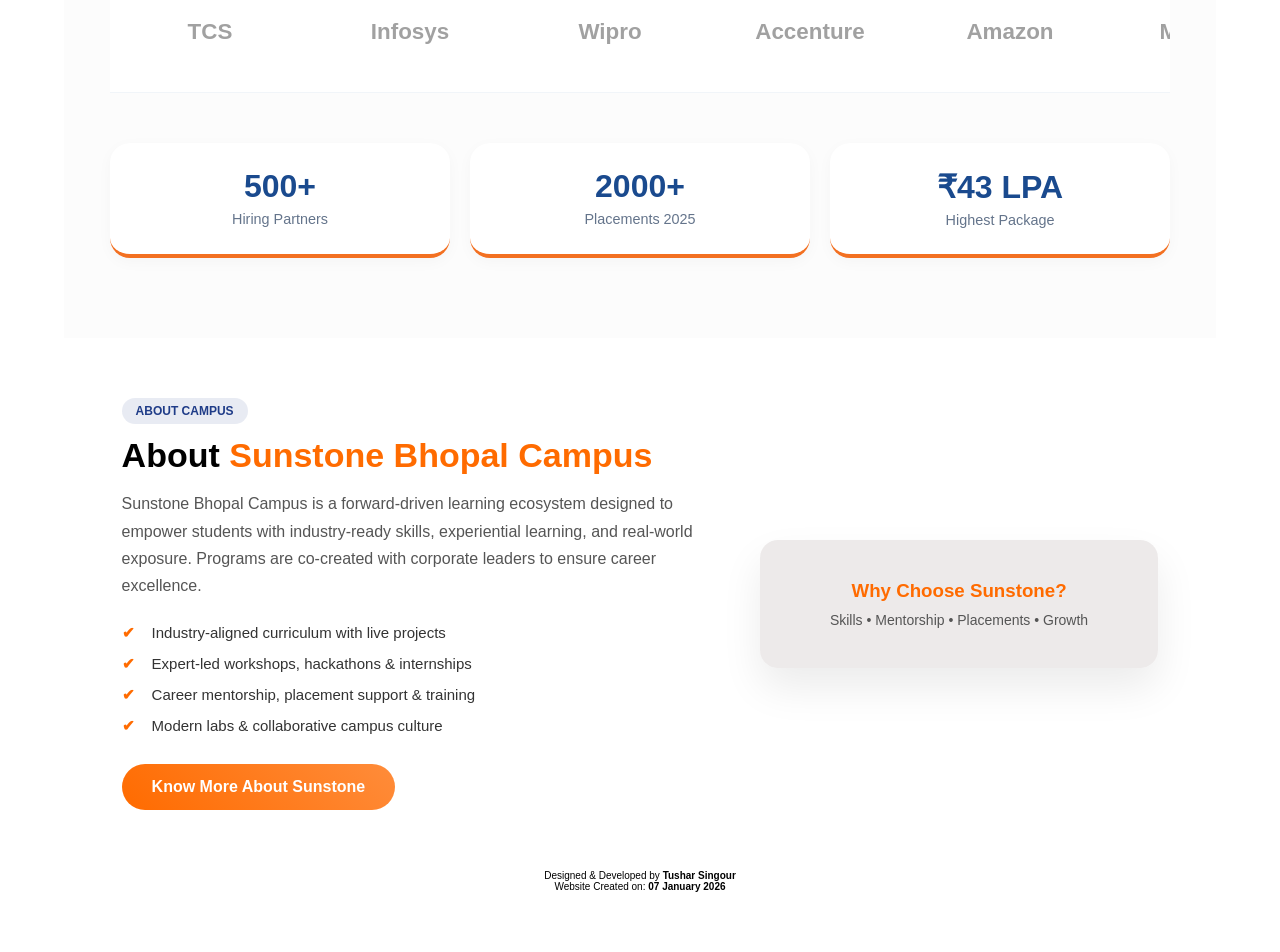
==== commit bb6f6291: "update" ====
--- a/index.html
+++ b/index.html
@@ -393,6 +393,94 @@
 
         </div>
       </section>
+
+      <section id="sunstone-news-wall" class="news-wall-section">
+    <div class="container">
+        
+        <div class="news-wall-header">
+            <div class="news-badge-premium">
+                <span class="pulse-red"></span> NEWS SERIES 2026
+            </div>
+            <h2>Broadcast Your <span class="blue-gradient">Potential</span></h2>
+            <p class="news-intro-text">
+                We are excited to continue our <strong>Sunstone News – Video Series</strong>, a student-driven initiative aimed at enhancing communication, presentation, and corporate anchoring skills.
+            </p>
+        </div>
+
+        <div class="video-frames-grid">
+            <div class="video-frame">
+                <iframe src="video/news1.mp4" frameborder="0" allowfullscreen></iframe>
+                <div class="frame-label">Episode 01</div>
+            </div>
+            <div class="video-frame">
+                <iframe src="video/news2.mp4" frameborder="0" allowfullscreen></iframe>
+                <div class="frame-label">Episode 02</div>
+            </div>
+            
+        </div>
+
+        <div class="nomination-card-premium">
+            <div class="nomination-content">
+                <h3><i class="fas fa-microphone-alt"></i> We Invite Nominations</h3>
+                <p>This is a great opportunity for students to showcase their talent, participate as <strong>anchors and reporters</strong>, build confidence, and gain practical exposure.</p>
+                
+                <div class="action-footer">
+                    <p>Kindly fill out the Google Form to register your nomination within the given timeline.</p>
+                    <a href="https://forms.gle/VG3966HuPMCNEbwCA" target="_blank" class="form-btn-premium">
+                        Register Now <i class="fas fa-external-link-alt"></i>
+                    </a>
+                </div>
+            </div>
+            <div class="regards-box">
+                <p>Regards,</p>
+                <strong>Team Bhopalis</strong>
+            </div>
+        </div>
+
+    </div>
+</section>
+
+<section id="p2p-learning" class="p2p-section">
+    <div class="container">
+        
+        <div class="p2p-header">
+            <div class="p2p-badge">STUDENT MENTORSHIP</div>
+            <h2>Peer-to-Peer <span class="blue-text">Learning Session</span></h2>
+            <p>Practical sessions conducted by seniors to help juniors master industry-standard tools and technologies.</p>
+        </div>
+
+        <div class="p2p-main-card">
+            <div class="p2p-video-grid">
+                <div class="p2p-video-frame">
+                    <iframe src="video/git and git hub.mp4" frameborder="0" allowfullscreen></iframe>
+                    <div class="video-info-overlay">Session Part 01: Git Basics</div>
+                </div>
+                
+            </div>
+
+            <div class="p2p-content">
+                <div class="p2p-text-box">
+                    <h3><i class="fas fa-code-branch"></i> Git & GitHub Workshop</h3>
+                    <p>In this senior-led session, students learned the fundamentals of **Version Control Systems**. The session covered everything from initializing repositories to managing collaborative workflows on GitHub.</p>
+                    
+                    <ul class="p2p-highlights">
+                        <li><i class="fas fa-terminal"></i> Git Commands (Commit, Push, Pull)</li>
+                        <li><i class="fas fa-users"></i> Collaborative Branching Strategies</li>
+                        <li><i class="fas fa-check-double"></i> Resolving Merge Conflicts</li>
+                    </ul>
+                </div>
+                
+                <div class="p2p-footer">
+                    <span class="mentor-tag">Mentors: Senior Batch</span>
+                    <p>Knowledge Shared is Knowledge Squared! 🚀</p>
+                </div>
+            </div>
+        </div>
+    </div>
+</section>
+
+
+
 
       <section class="clubs-container">
         <div class="header-content">
--- a/style.css
+++ b/style.css
@@ -995,4 +995,287 @@
     color: #64748b;
     font-size: 0.9rem;
     font-weight: 500;
-}+}
+
+/* --- News Wall Premium Styles --- */
+.news-wall-section {
+    padding: 80px 0;
+    background: #ffffff; /* Clean white background */
+}
+
+.news-wall-header {
+    text-align: center;
+    margin-bottom: 50px;
+}
+
+.news-badge-premium {
+    display: inline-flex;
+    align-items: center;
+    background: #f1f2f6;
+    padding: 6px 18px;
+    border-radius: 50px;
+    font-weight: bold;
+    font-size: 13px;
+    color: #ff4757;
+    margin-bottom: 20px;
+}
+
+.pulse-red {
+    height: 10px;
+    width: 10px;
+    background: #ff4757;
+    border-radius: 50%;
+    margin-right: 10px;
+    box-shadow: 0 0 0 rgba(255, 71, 87, 0.4);
+    animation: pulseRed 1.5s infinite;
+}
+
+@keyframes pulseRed {
+    0% { transform: scale(0.95); box-shadow: 0 0 0 0 rgba(255, 71, 87, 0.7); }
+    70% { transform: scale(1); box-shadow: 0 0 0 10px rgba(255, 71, 87, 0); }
+    100% { transform: scale(0.95); box-shadow: 0 0 0 0 rgba(255, 71, 87, 0); }
+}
+
+.blue-gradient {
+    color: #1e90ff;
+}
+
+.news-intro-text {
+    max-width: 800px;
+    margin: 15px auto;
+    color: #57606f;
+    line-height: 1.6;
+}
+
+/* Video Grid Styles */
+.video-frames-grid {
+    display: grid;
+    grid-template-columns: repeat(auto-fit, minmax(300px, 1fr));
+    gap: 25px;
+    margin-bottom: 50px;
+}
+
+.video-frame {
+    background: #000;
+    border-radius: 15px;
+    overflow: hidden;
+    position: relative;
+    box-shadow: 0 10px 25px rgba(0,0,0,0.1);
+    transition: 0.3s ease;
+}
+
+.video-frame:hover {
+    transform: translateY(-8px);
+    box-shadow: 0 15px 35px rgba(0,0,0,0.15);
+}
+
+.video-frame iframe {
+    width: 100%;
+    aspect-ratio: 16/9;
+    border: none;
+    display: block;
+}
+
+.frame-label {
+    background: rgba(0, 0, 0, 0.7);
+    color: #fff;
+    padding: 8px 15px;
+    font-size: 12px;
+    position: absolute;
+    bottom: 0;
+    width: 100%;
+}
+
+/* Nomination Card Styles */
+.nomination-card-premium {
+    background: linear-gradient(135deg, #f9f9f9 0%, #ffffff 100%);
+    border: 1px solid #e1e1e1;
+    border-radius: 20px;
+    padding: 40px;
+    display: flex;
+    justify-content: space-between;
+    align-items: center;
+    gap: 30px;
+}
+
+.nomination-content h3 {
+    font-size: 24px;
+    color: #2f3542;
+    margin-bottom: 15px;
+}
+
+.nomination-content h3 i {
+    color: #ff4757;
+}
+
+.nomination-content p {
+    color: #57606f;
+    margin-bottom: 20px;
+}
+
+.form-btn-premium {
+    display: inline-block;
+    background: #2f3542;
+    color: white;
+    padding: 12px 30px;
+    text-decoration: none;
+    border-radius: 10px;
+    font-weight: bold;
+    transition: 0.3s;
+}
+
+.form-btn-premium:hover {
+    background: #1e90ff;
+    box-shadow: 0 5px 15px rgba(30, 144, 255, 0.4);
+}
+
+.regards-box {
+    text-align: right;
+    border-left: 2px solid #ddd;
+    padding-left: 30px;
+    min-width: 150px;
+}
+
+/* Mobile Responsive */
+@media (max-width: 768px) {
+    .nomination-card-premium {
+        flex-direction: column;
+        text-align: center;
+        padding: 25px;
+    }
+    .regards-box {
+        border-left: none;
+        border-top: 1px solid #ddd;
+        padding-left: 0;
+        padding-top: 20px;
+        text-align: center;
+    }
+}
+
+/* --- P2P Learning Section --- */
+.p2p-section {
+    padding: 80px 0;
+    background-color: #f9fbff;
+}
+
+.p2p-header {
+    text-align: center;
+    margin-bottom: 50px;
+}
+
+.p2p-badge {
+    display: inline-block;
+    background: #007bff;
+    color: white;
+    padding: 5px 15px;
+    border-radius: 4px;
+    font-size: 12px;
+    font-weight: bold;
+    margin-bottom: 15px;
+}
+
+.p2p-main-card {
+    background: #fff;
+    border-radius: 20px;
+    overflow: hidden;
+    box-shadow: 0 15px 40px rgba(0,0,0,0.06);
+    border: 1px solid #e1e8f0;
+}
+
+.p2p-video-grid {
+    display: grid;
+    grid-template-columns: 1fr 1fr;
+    background: #000;
+    gap: 2px; /* Subtle divider */
+}
+
+.p2p-video-frame {
+    position: relative;
+    aspect-ratio: 16/9;
+}
+
+.p2p-video-frame iframe {
+    width: 100%;
+    height: 100%;
+    border: none;
+}
+
+.video-info-overlay {
+    position: absolute;
+    bottom: 0;
+    width: 100%;
+    background: rgba(0,0,0,0.6);
+    color: #fff;
+    padding: 8px 15px;
+    font-size: 13px;
+}
+
+.p2p-content {
+    padding: 40px;
+}
+
+.p2p-text-box h3 {
+    font-size: 24px;
+    color: #2d3436;
+    margin-bottom: 15px;
+}
+
+.p2p-text-box h3 i {
+    color: #007bff;
+    margin-right: 10px;
+}
+
+.p2p-text-box p {
+    color: #636e72;
+    line-height: 1.6;
+    margin-bottom: 20px;
+}
+
+.p2p-highlights {
+    list-style: none;
+    padding: 0;
+    display: flex;
+    gap: 20px;
+    flex-wrap: wrap;
+    margin-bottom: 30px;
+}
+
+.p2p-highlights li {
+    background: #f1f5f9;
+    padding: 8px 15px;
+    border-radius: 8px;
+    font-size: 14px;
+    color: #475569;
+    font-weight: 500;
+}
+
+.p2p-highlights i {
+    color: #007bff;
+    margin-right: 5px;
+}
+
+.p2p-footer {
+    border-top: 1px solid #eee;
+    padding-top: 20px;
+    display: flex;
+    justify-content: space-between;
+    align-items: center;
+}
+
+.mentor-tag {
+    font-weight: bold;
+    color: #2d3436;
+    font-size: 14px;
+}
+
+/* Mobile Responsive */
+@media (max-width: 768px) {
+    .p2p-video-grid {
+        grid-template-columns: 1fr;
+    }
+    .p2p-highlights {
+        flex-direction: column;
+        gap: 10px;
+    }
+}
+
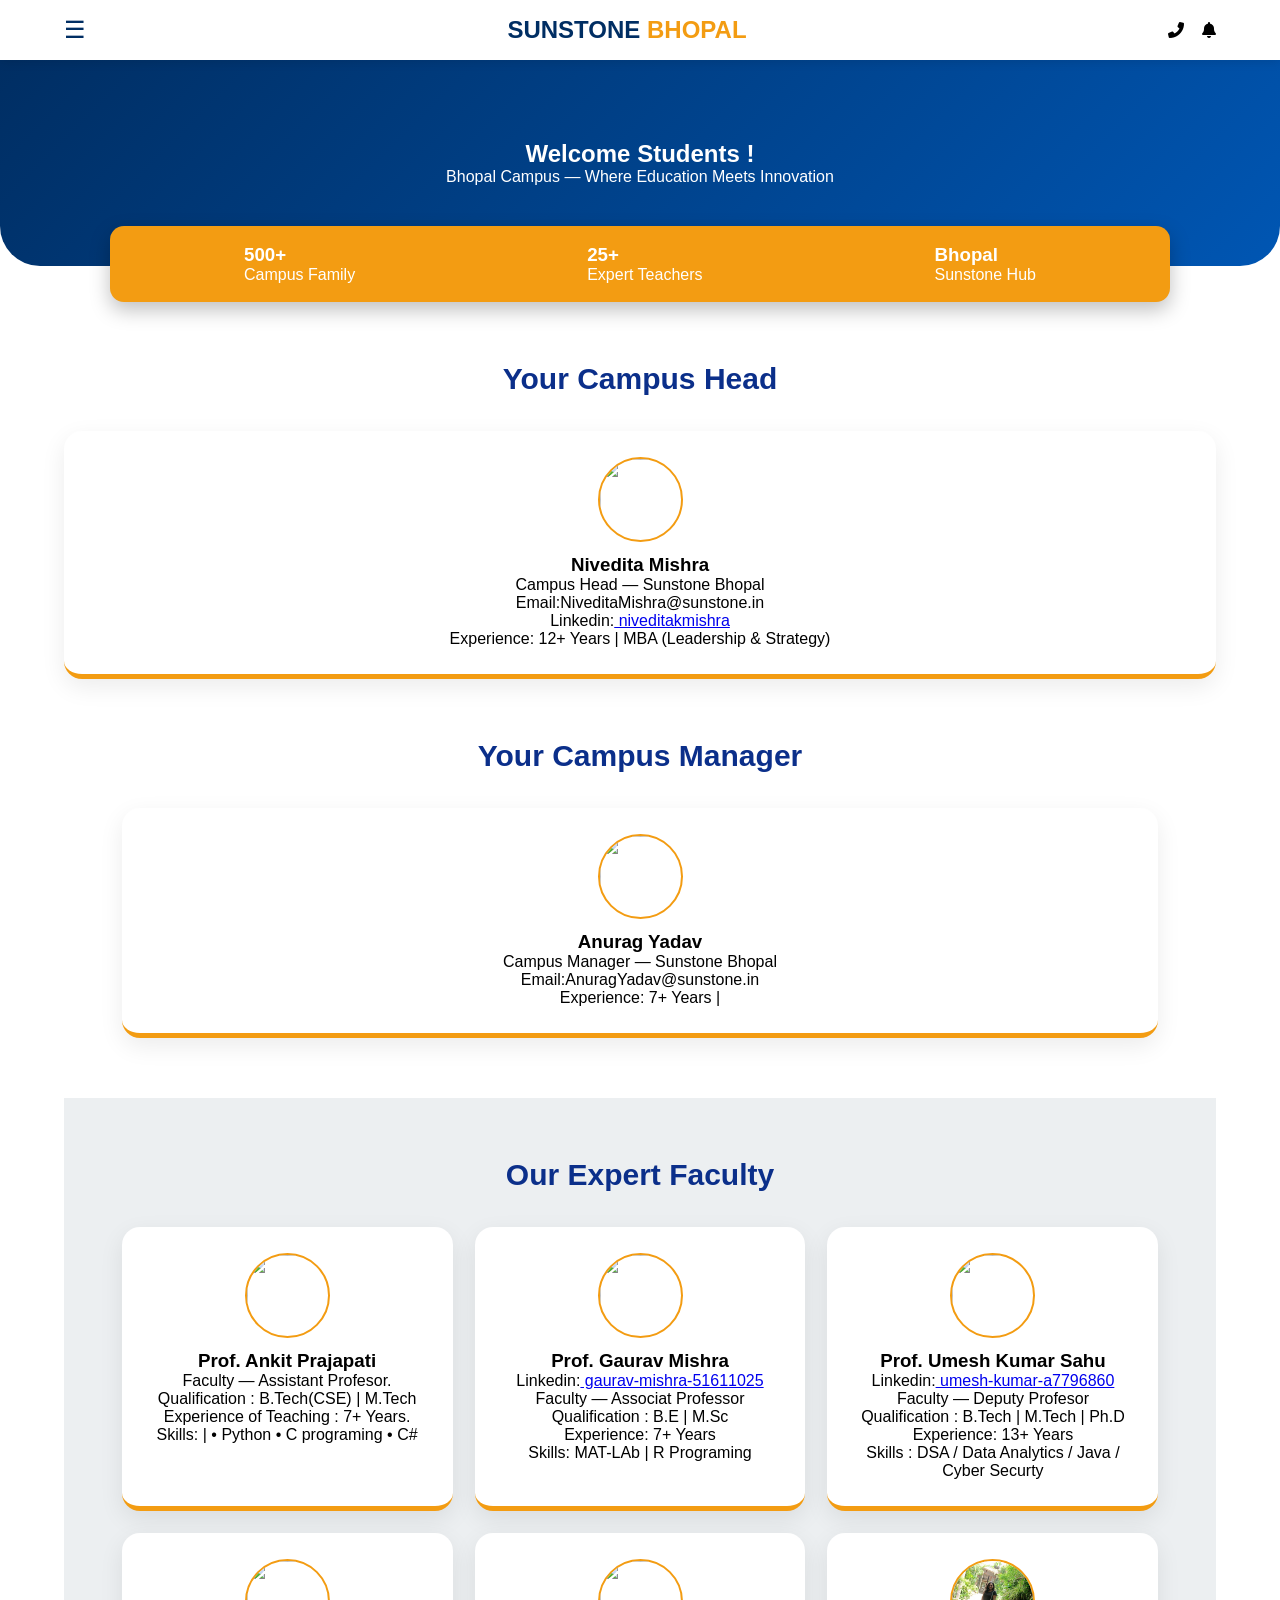
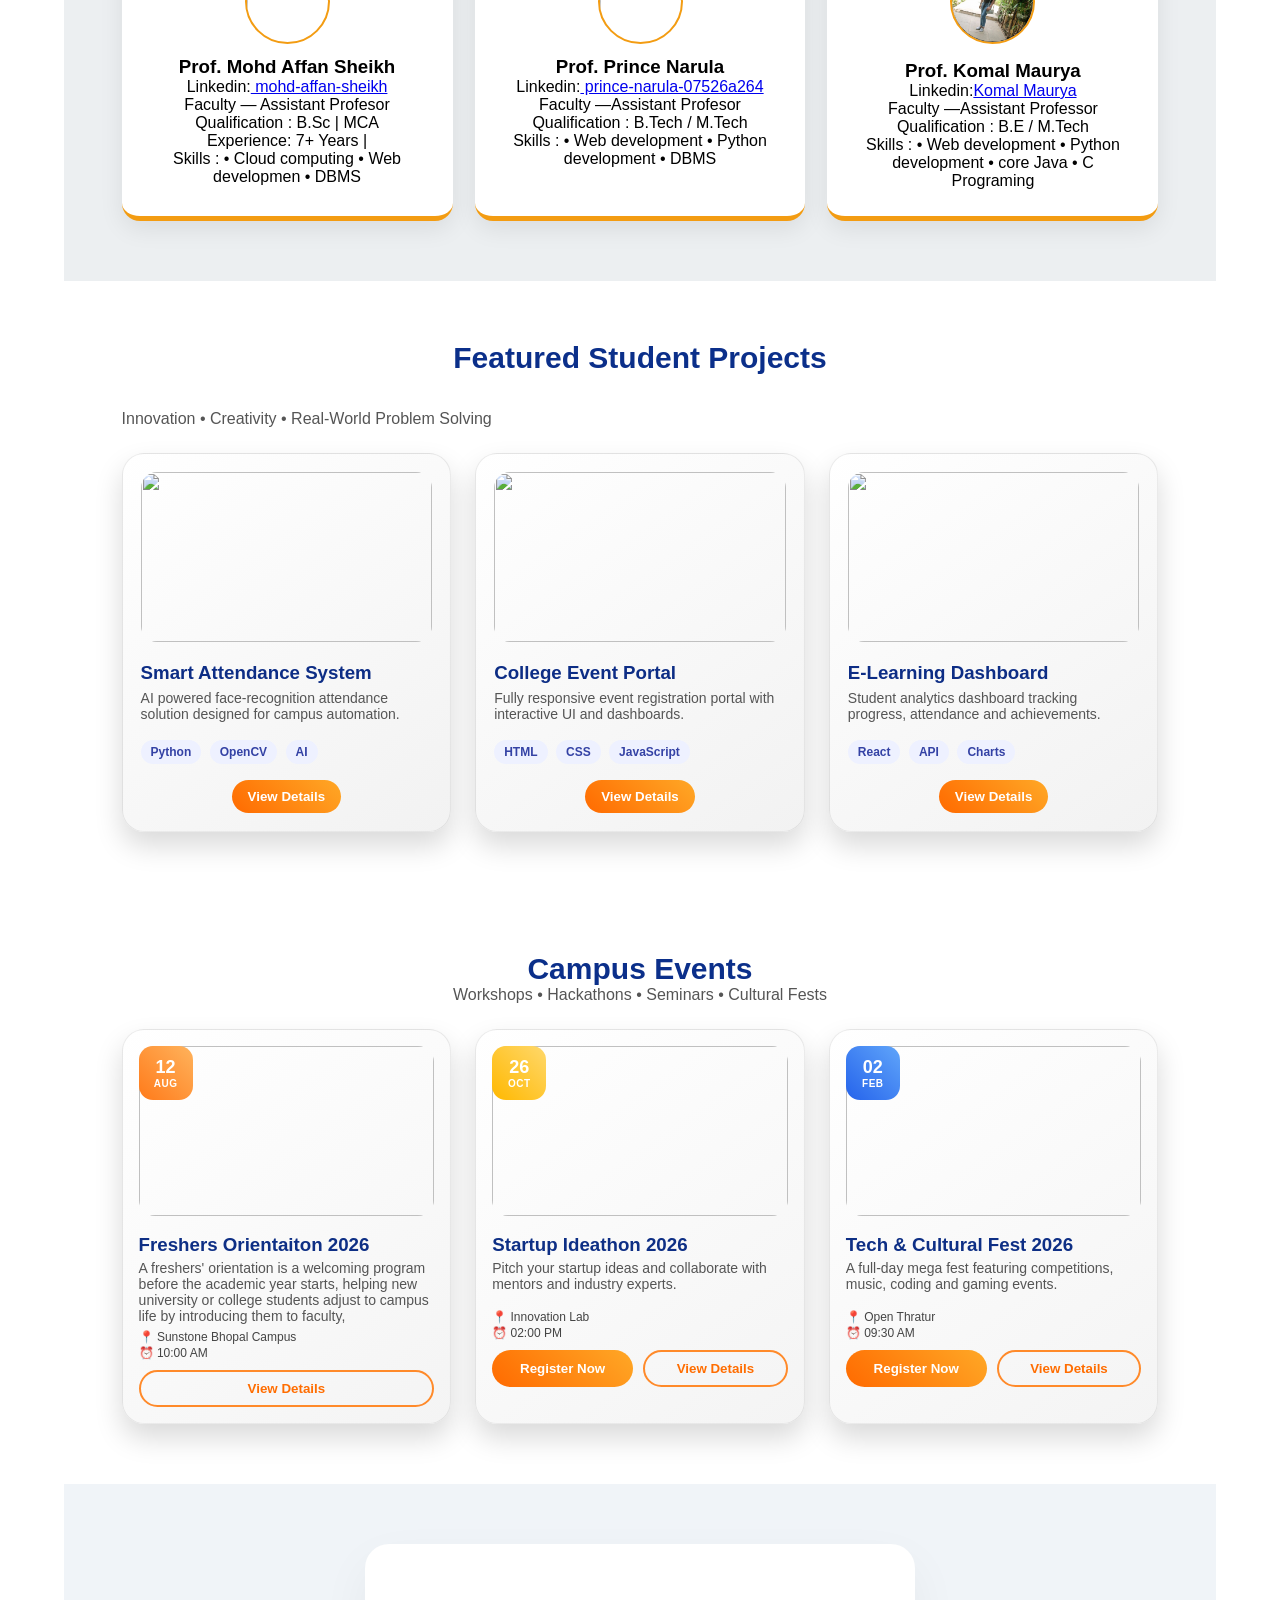
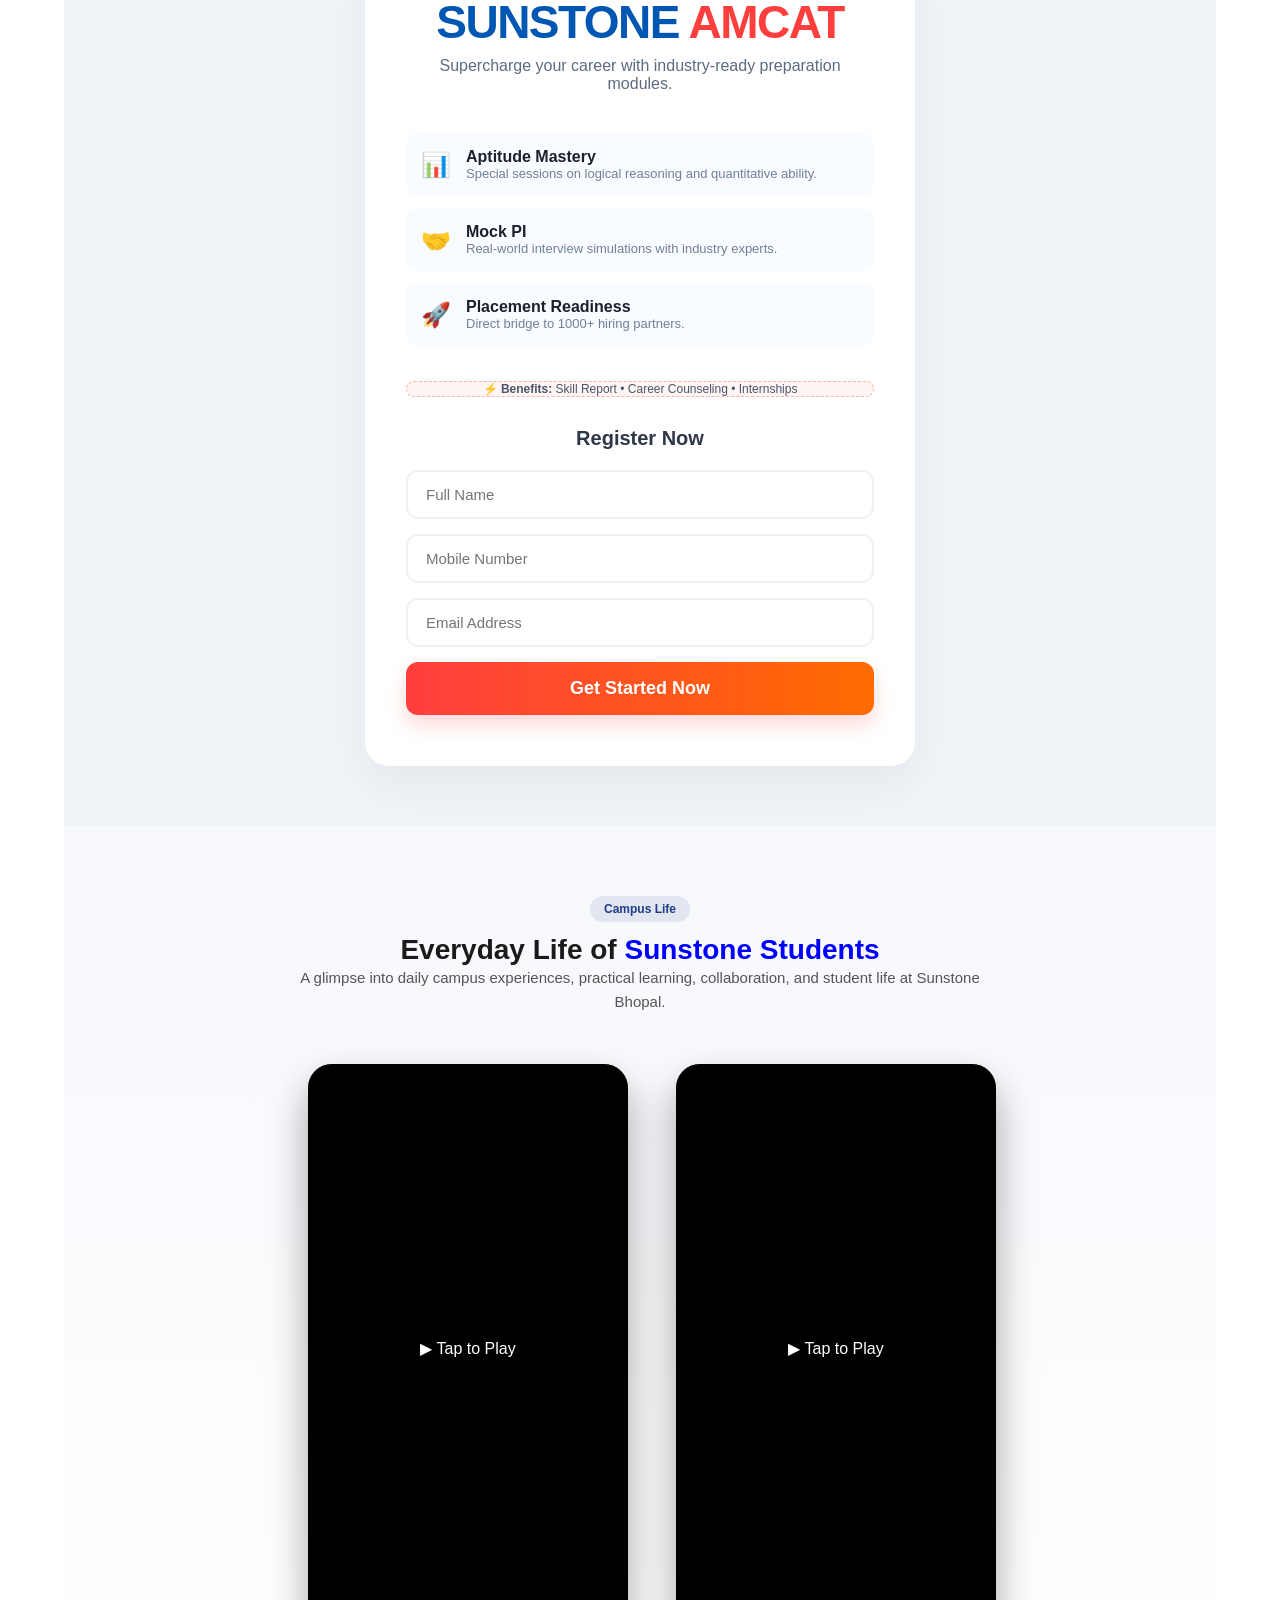
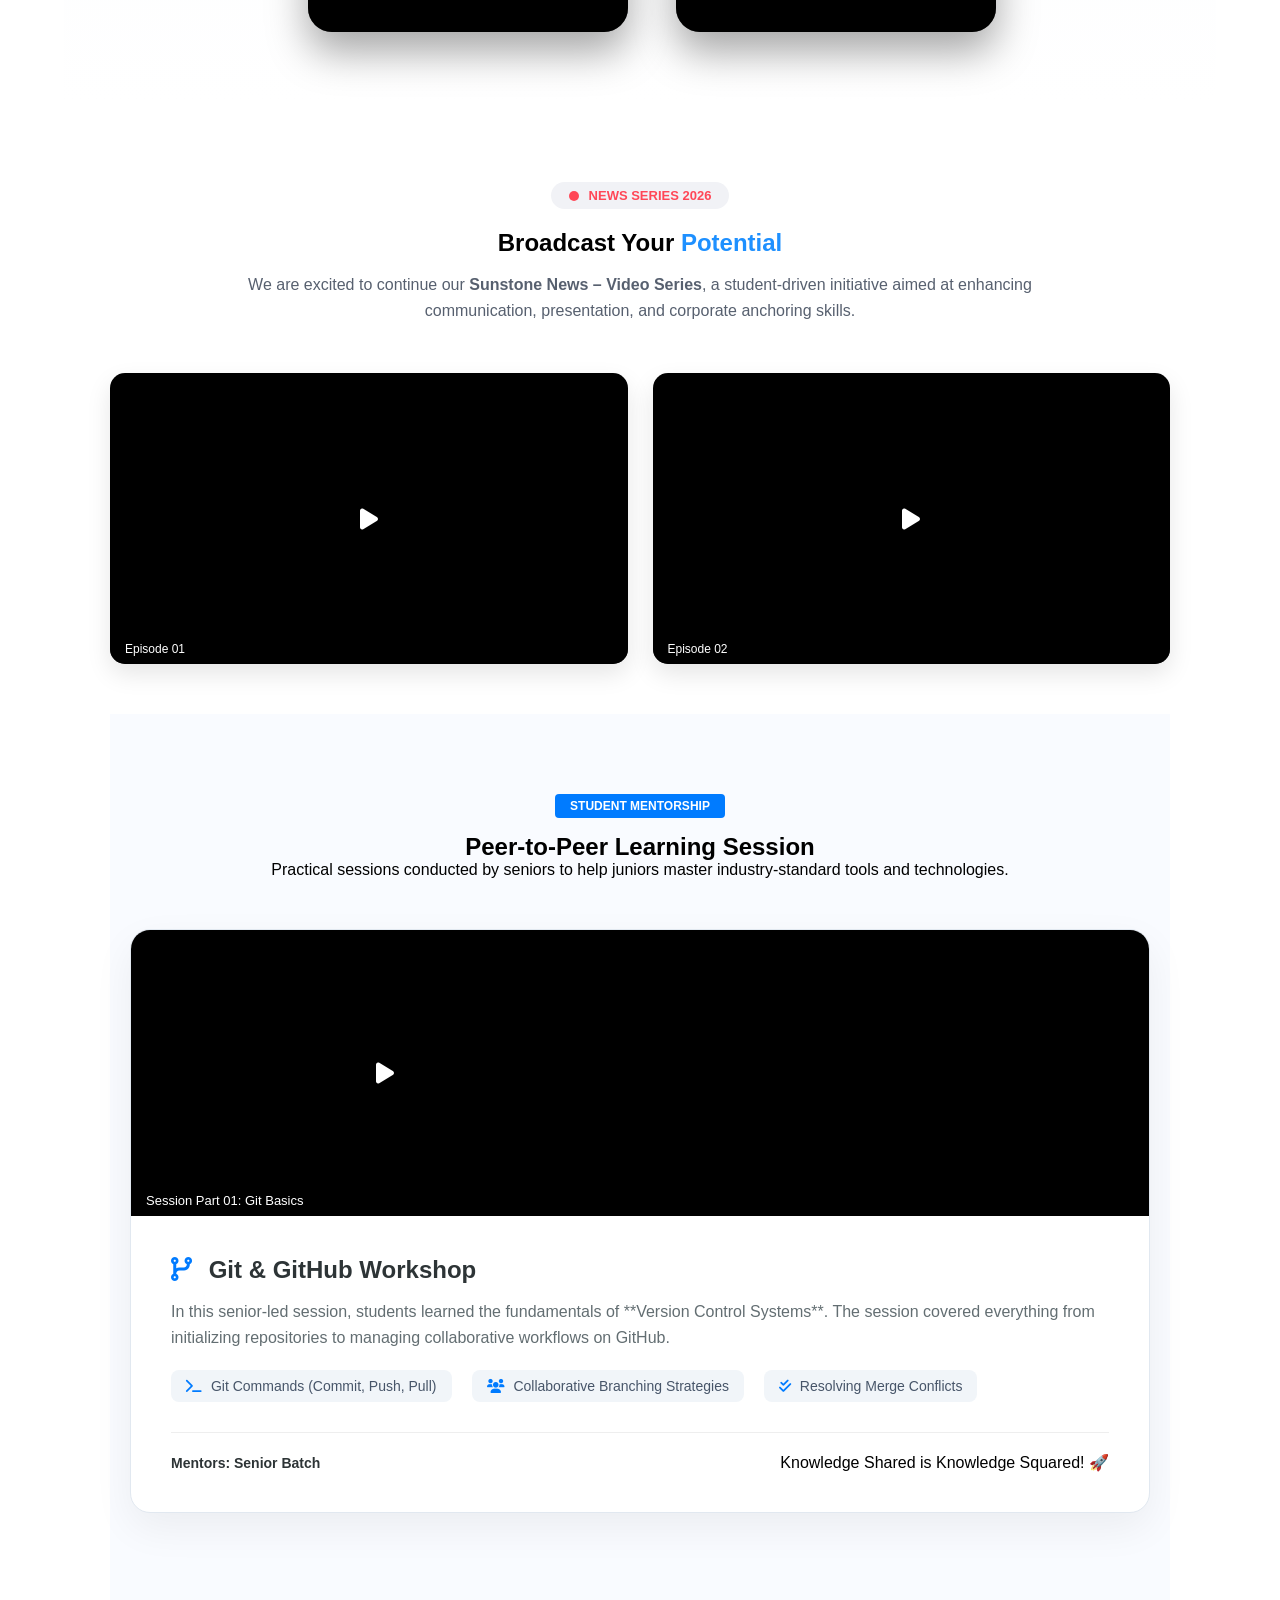
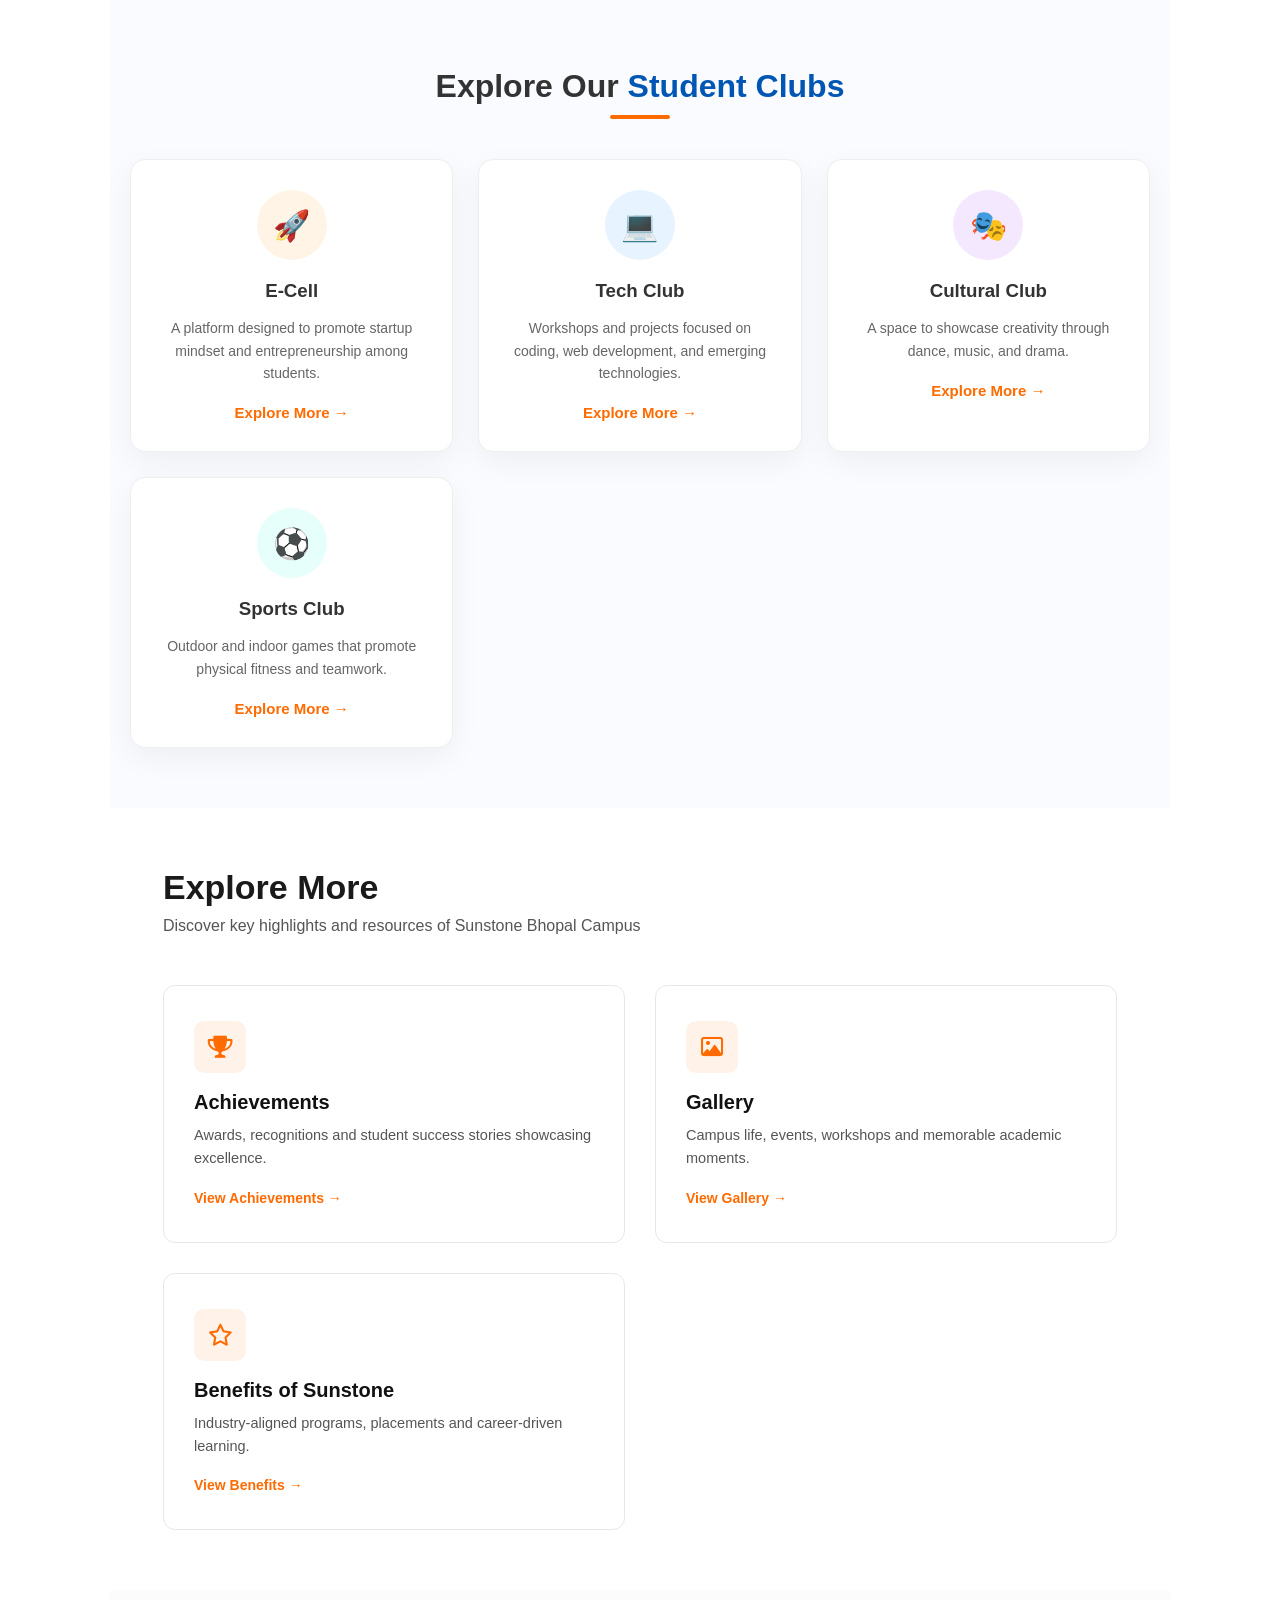
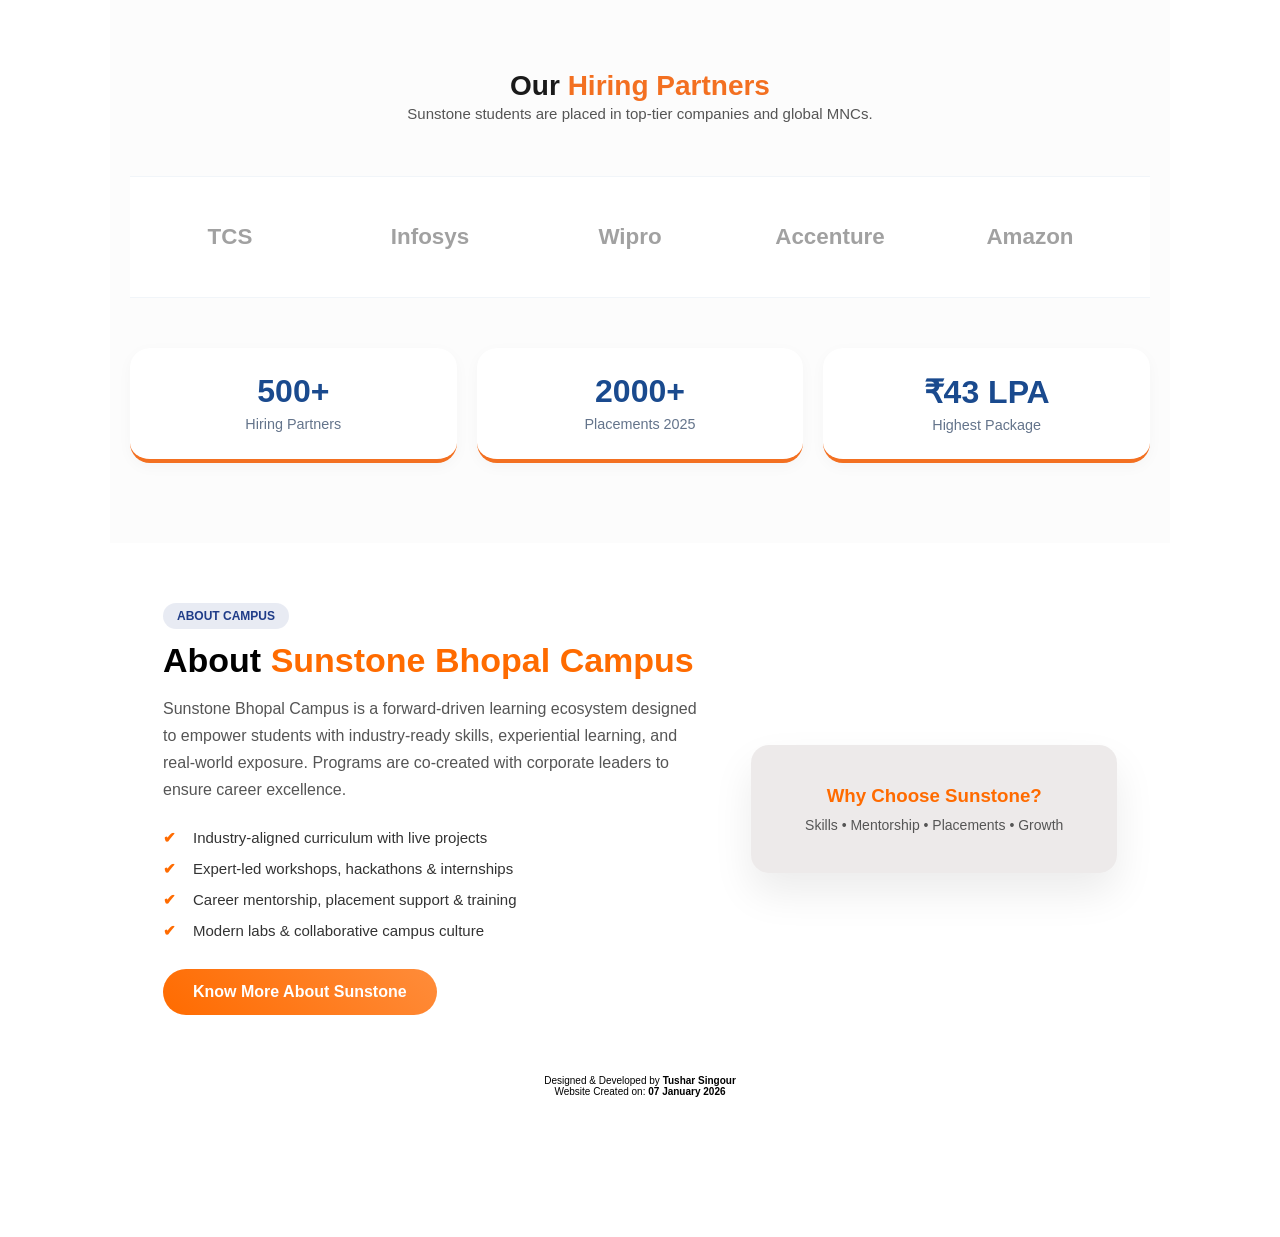
==== commit 264a5dba: "update" ====
--- a/index.html
+++ b/index.html
@@ -408,41 +408,29 @@
         </div>
 
         <div class="video-frames-grid">
-            <div class="video-frame">
-                <iframe src="video/news1.mp4" frameborder="0" allowfullscreen></iframe>
-                <div class="frame-label">Episode 01</div>
-            </div>
-            <div class="video-frame">
-                <iframe src="video/news2.mp4" frameborder="0" allowfullscreen></iframe>
-                <div class="frame-label">Episode 02</div>
-            </div>
-            
-        </div>
-
-        <div class="nomination-card-premium">
-            <div class="nomination-content">
-                <h3><i class="fas fa-microphone-alt"></i> We Invite Nominations</h3>
-                <p>This is a great opportunity for students to showcase their talent, participate as <strong>anchors and reporters</strong>, build confidence, and gain practical exposure.</p>
-                
-                <div class="action-footer">
-                    <p>Kindly fill out the Google Form to register your nomination within the given timeline.</p>
-                    <a href="https://forms.gle/VG3966HuPMCNEbwCA" target="_blank" class="form-btn-premium">
-                        Register Now <i class="fas fa-external-link-alt"></i>
-                    </a>
-                </div>
-            </div>
-            <div class="regards-box">
-                <p>Regards,</p>
-                <strong>Team Bhopalis</strong>
-            </div>
-        </div>
-
+    <div class="video-frame" onclick="playNewsVideo(this)" style="position: relative; cursor: pointer;">
+        <video playsinline preload="metadata" style="width: 100%; aspect-ratio: 16/9; display: block;">
+            <source src="video/news1.mp4" type="video/mp4">
+        </video>
+        <div class="play-btn-overlay">
+            <i class="fas fa-play"></i>
+        </div>
+        <div class="frame-label">Episode 01</div>
     </div>
-</section>
+
+    <div class="video-frame" onclick="playNewsVideo(this)" style="position: relative; cursor: pointer;">
+        <video playsinline preload="metadata" style="width: 100%; aspect-ratio: 16/9; display: block;">
+            <source src="video/news2.mp4" type="video/mp4">
+        </video>
+        <div class="play-btn-overlay">
+            <i class="fas fa-play"></i>
+        </div>
+        <div class="frame-label">Episode 02</div>
+    </div>
+</div>
 
 <section id="p2p-learning" class="p2p-section">
     <div class="container">
-        
         <div class="p2p-header">
             <div class="p2p-badge">STUDENT MENTORSHIP</div>
             <h2>Peer-to-Peer <span class="blue-text">Learning Session</span></h2>
@@ -451,11 +439,17 @@
 
         <div class="p2p-main-card">
             <div class="p2p-video-grid">
-                <div class="p2p-video-frame">
-                    <iframe src="video/git and git hub.mp4" frameborder="0" allowfullscreen></iframe>
+                <div class="p2p-video-frame" onclick="playP2PVideo(this)" style="position: relative; cursor: pointer;">
+                    <video playsinline preload="metadata" style="width: 100%; aspect-ratio: 16/9; display: block;">
+                        <source src="video/git and git hub.mp4" type="video/mp4">
+                    </video>
+                    
+                    <div class="play-btn-overlay">
+                        <i class="fas fa-play"></i>
+                    </div>
+
                     <div class="video-info-overlay">Session Part 01: Git Basics</div>
                 </div>
-                
             </div>
 
             <div class="p2p-content">
@@ -479,9 +473,6 @@
     </div>
 </section>
 
-
-
-
       <section class="clubs-container">
         <div class="header-content">
           <span class="badge">Campus Life</span>
--- a/style.css
+++ b/style.css
@@ -1047,7 +1047,6 @@
     line-height: 1.6;
 }
 
-/* Video Grid Styles */
 .video-frames-grid {
     display: grid;
     grid-template-columns: repeat(auto-fit, minmax(300px, 1fr));
@@ -1086,7 +1085,6 @@
     width: 100%;
 }
 
-/* Nomination Card Styles */
 .nomination-card-premium {
     background: linear-gradient(135deg, #f9f9f9 0%, #ffffff 100%);
     border: 1px solid #e1e1e1;
@@ -1136,7 +1134,6 @@
     min-width: 150px;
 }
 
-/* Mobile Responsive */
 @media (max-width: 768px) {
     .nomination-card-premium {
         flex-direction: column;
@@ -1152,6 +1149,35 @@
     }
 }
 
+.play-btn-overlay {
+    position: absolute;
+    top: 50%;
+    left: 50%;
+    transform: translate(-50%, -50%);
+    background: rgba(0, 0, 0, 0.6);
+    color: white;
+    width: 60px;
+    height: 60px;
+    border-radius: 50%;
+    display: flex;
+    align-items: center;
+    justify-content: center;
+    font-size: 24px;
+    transition: 0.3s ease;
+    pointer-events: none; /* Isse click seedha video pe jayega */
+    z-index: 5;
+}
+
+.video-frame.playing .play-btn-overlay {
+    opacity: 0;
+    visibility: hidden;
+}
+
+.video-frame:hover .play-btn-overlay {
+    background: rgba(255, 0, 0, 0.8); /* Red touch for Sunstone vibe */
+    transform: translate(-50%, -50%) scale(1.1);
+}
+
 /* --- P2P Learning Section --- */
 .p2p-section {
     padding: 80px 0;
@@ -1268,7 +1294,6 @@
     font-size: 14px;
 }
 
-/* Mobile Responsive */
 @media (max-width: 768px) {
     .p2p-video-grid {
         grid-template-columns: 1fr;
@@ -1279,3 +1304,28 @@
     }
 }
 
+.p2p-video-frame.playing .play-btn-overlay,
+.video-frame.playing .play-btn-overlay {
+    opacity: 0 !important;
+    visibility: hidden !important;
+    transform: translate(-50%, -50%) scale(0.5);
+}
+
+.play-btn-overlay {
+    position: absolute;
+    top: 50%;
+    left: 50%;
+    transform: translate(-50%, -50%);
+    background: rgba(0, 0, 0, 0.6);
+    color: white;
+    width: 60px;
+    height: 60px;
+    border-radius: 50%;
+    display: flex;
+    align-items: center;
+    justify-content: center;
+    font-size: 24px;
+    transition: all 0.3s ease;
+    pointer-events: none;
+    z-index: 10;
+}
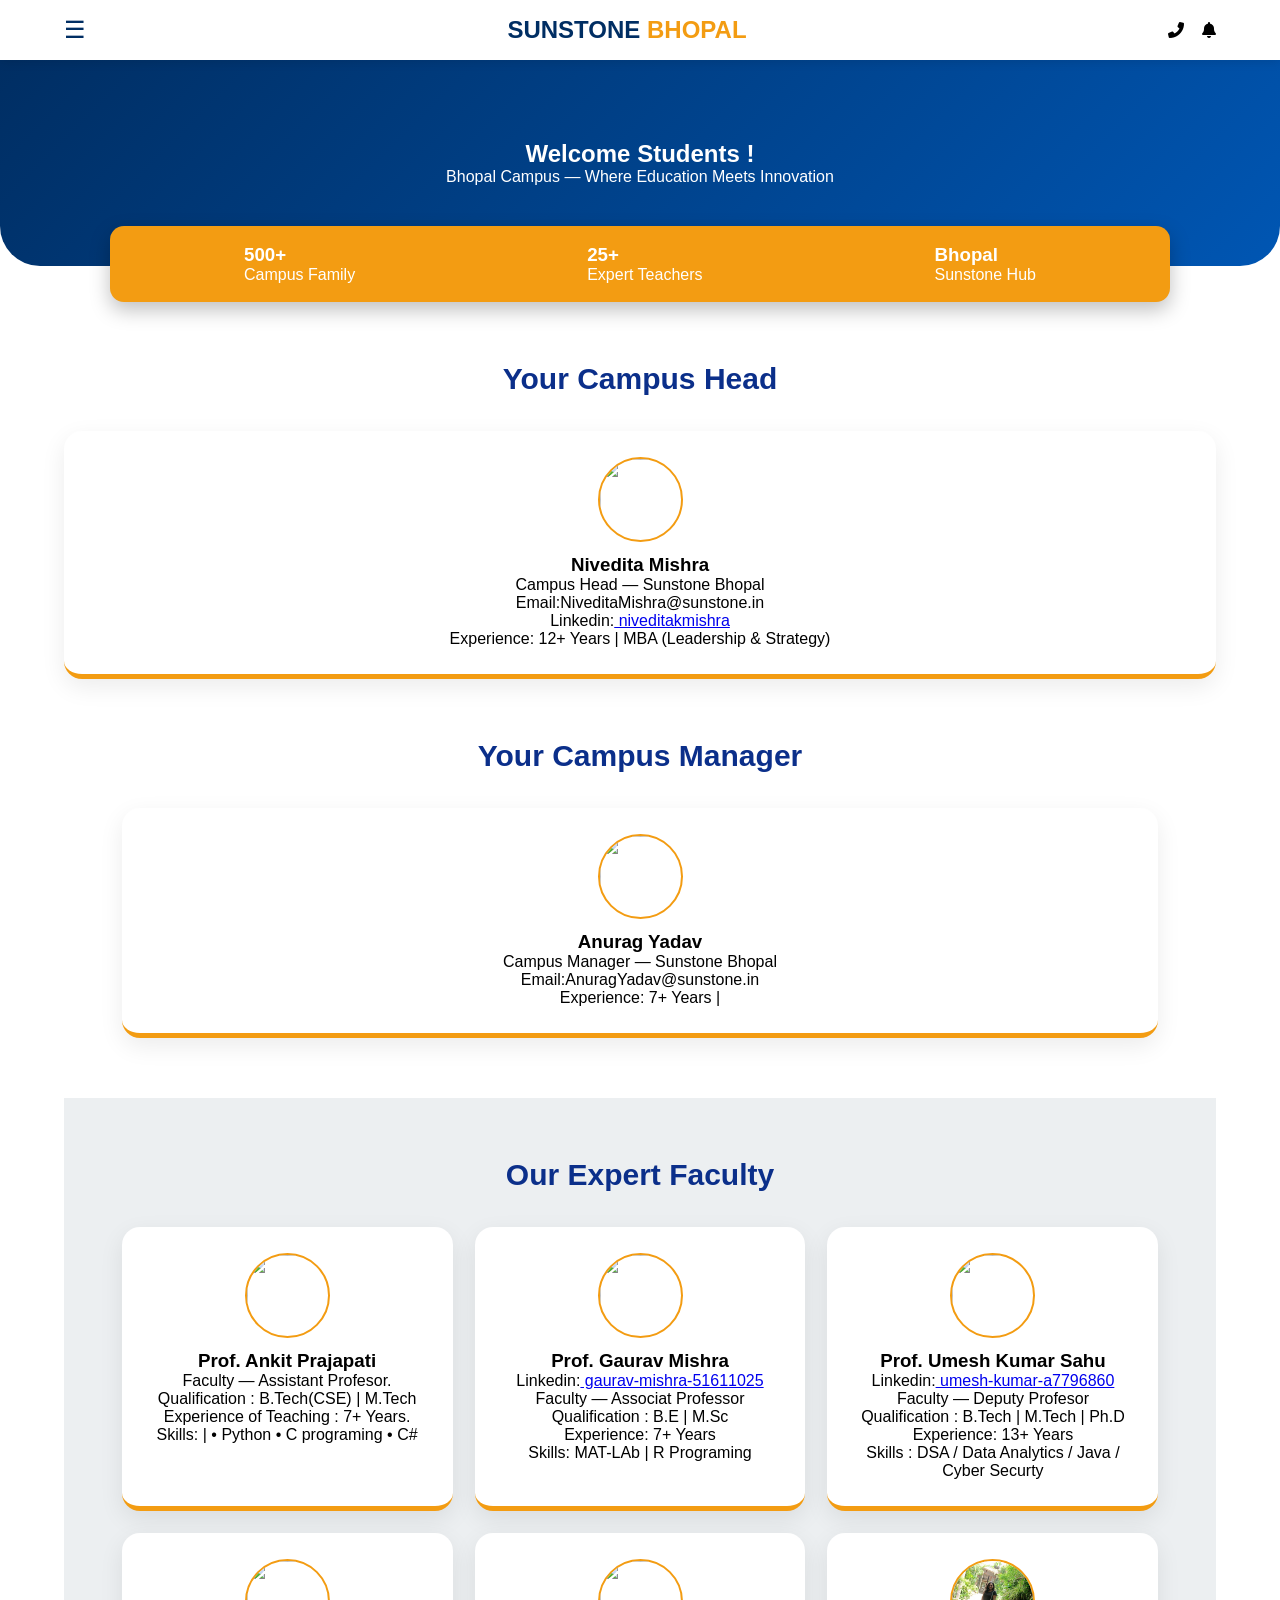
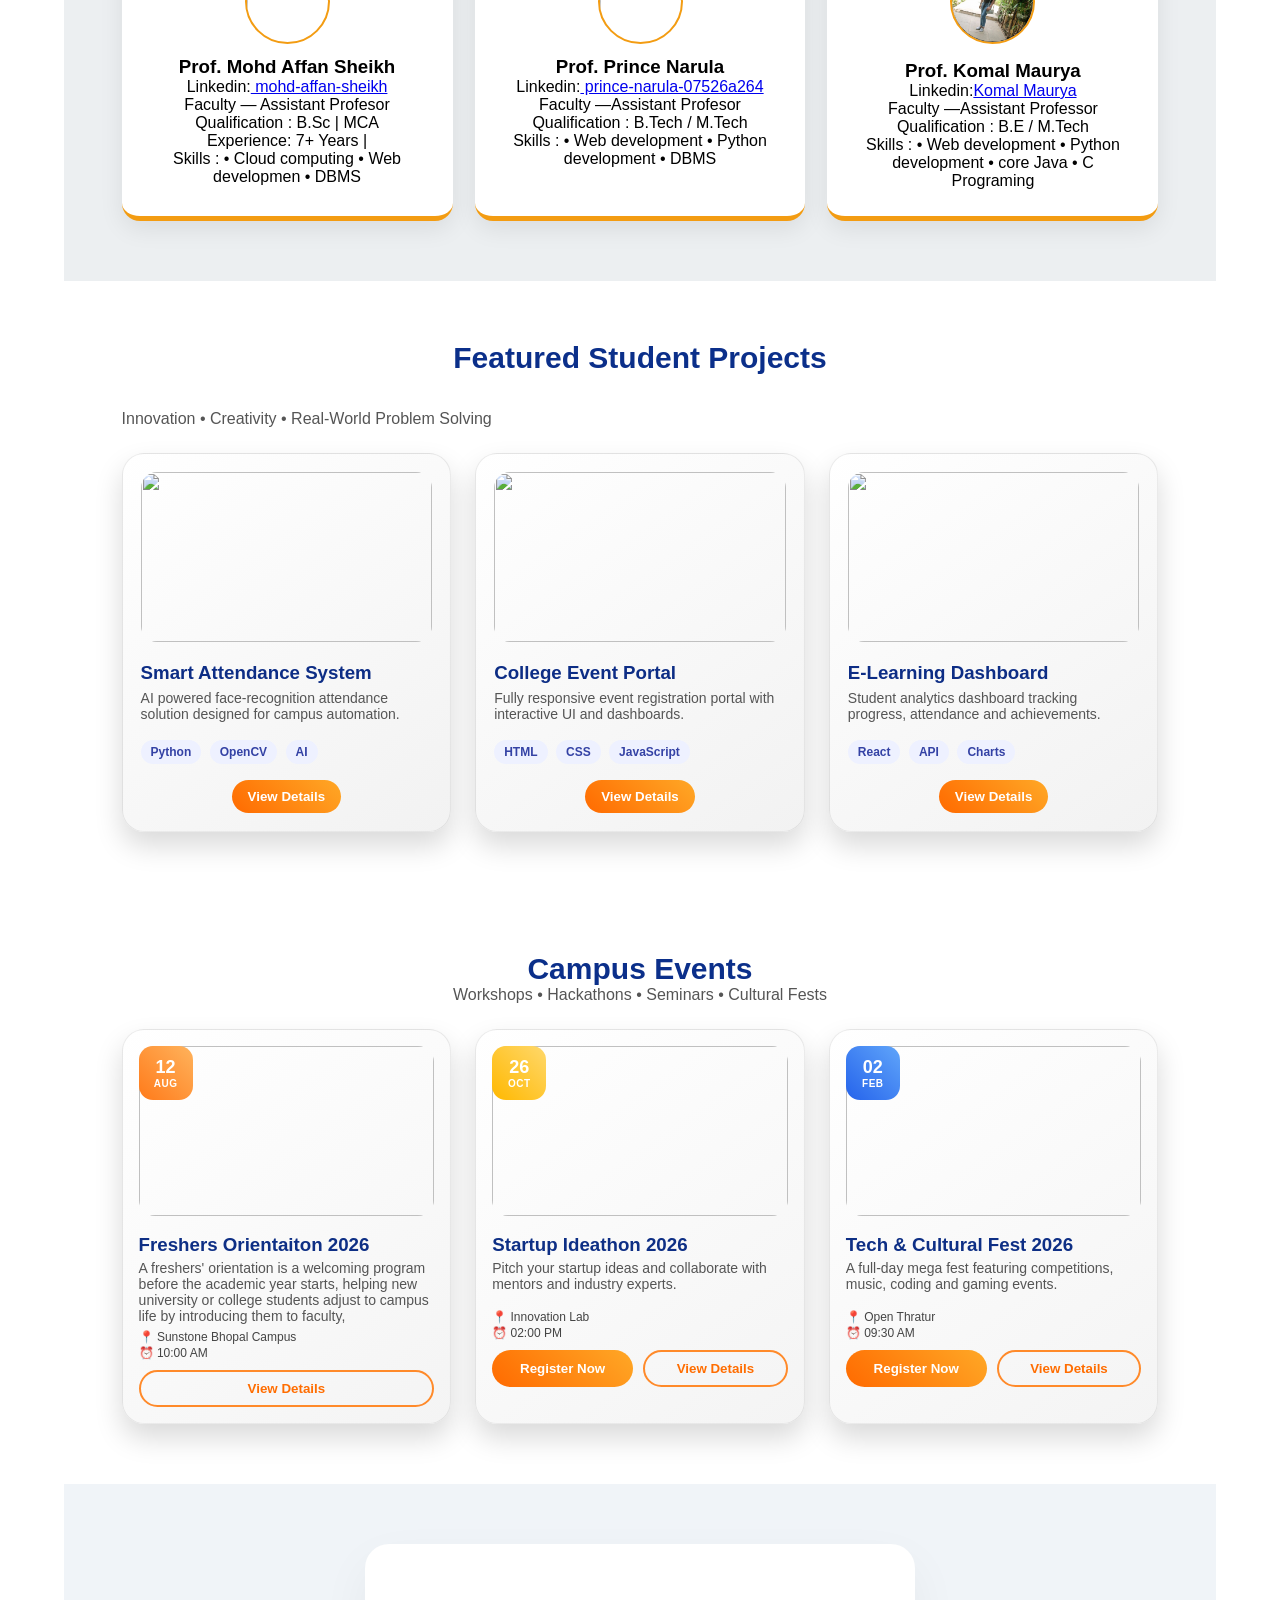
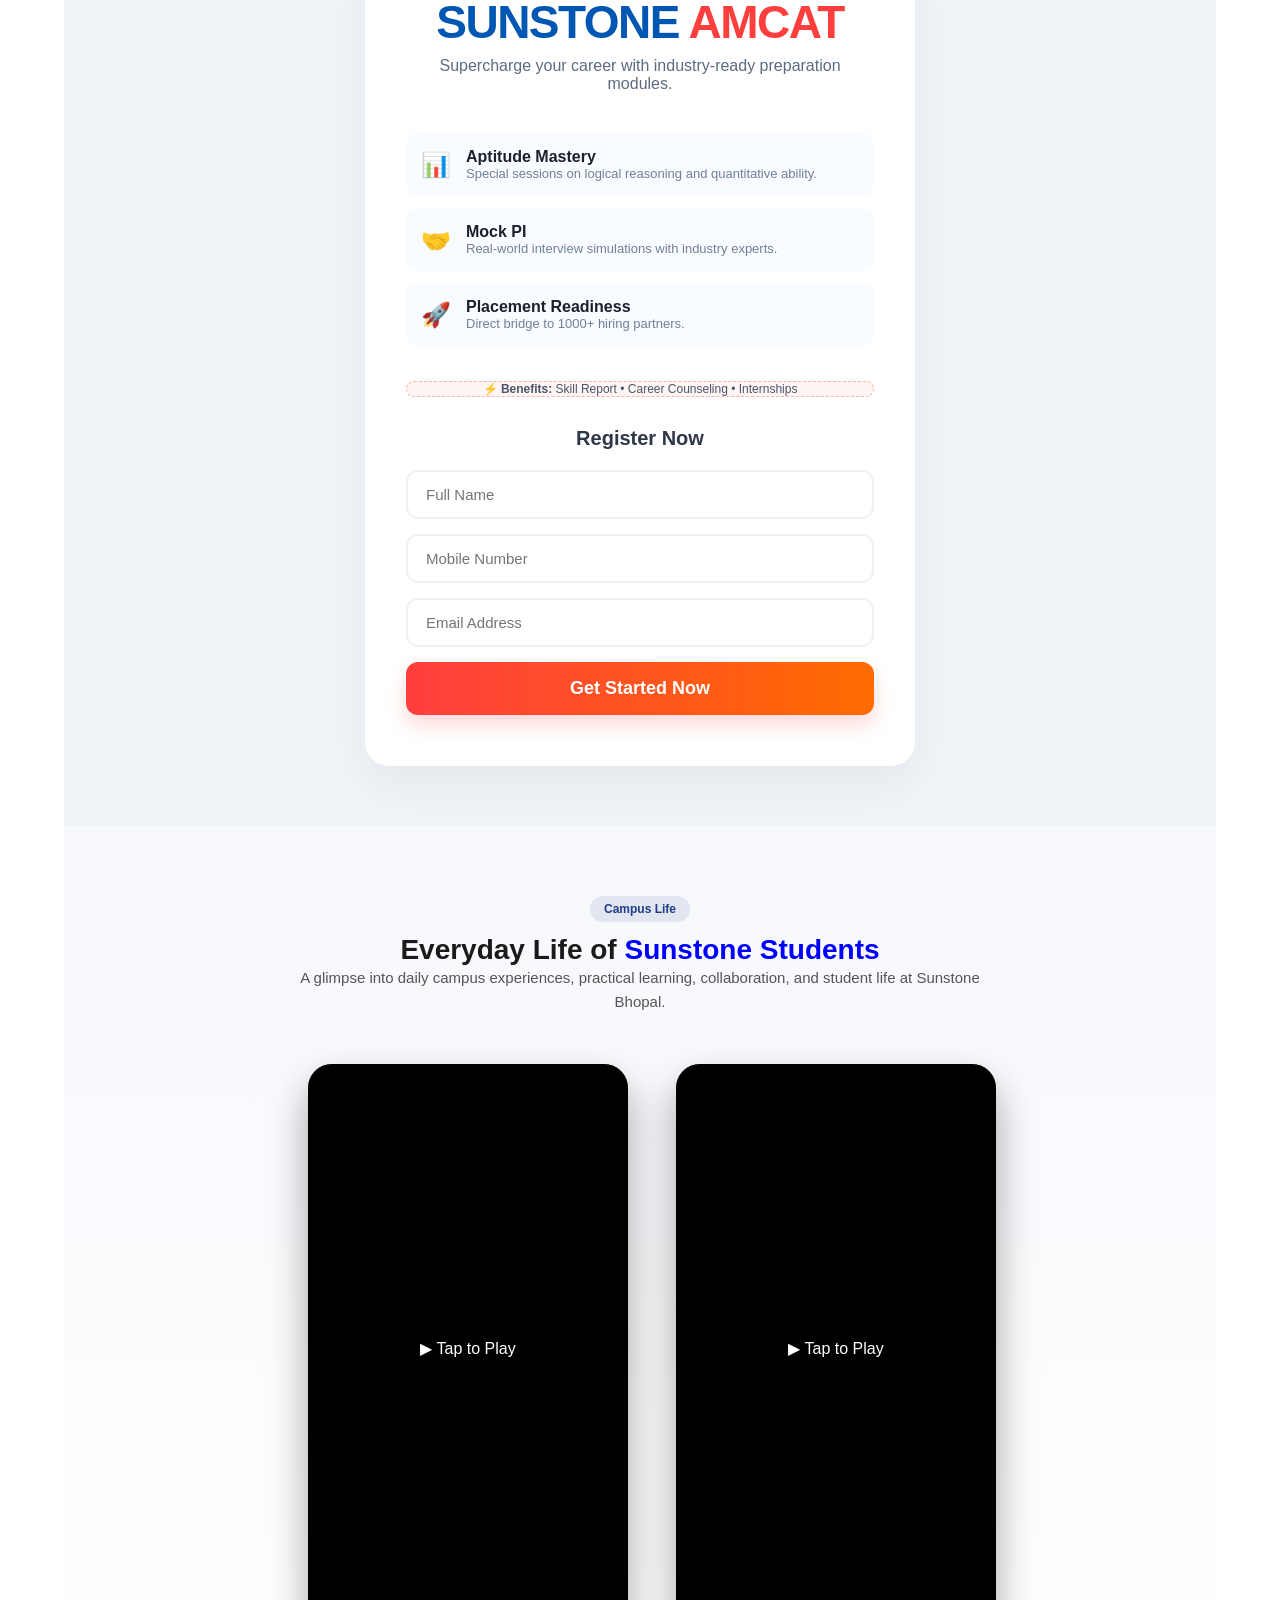
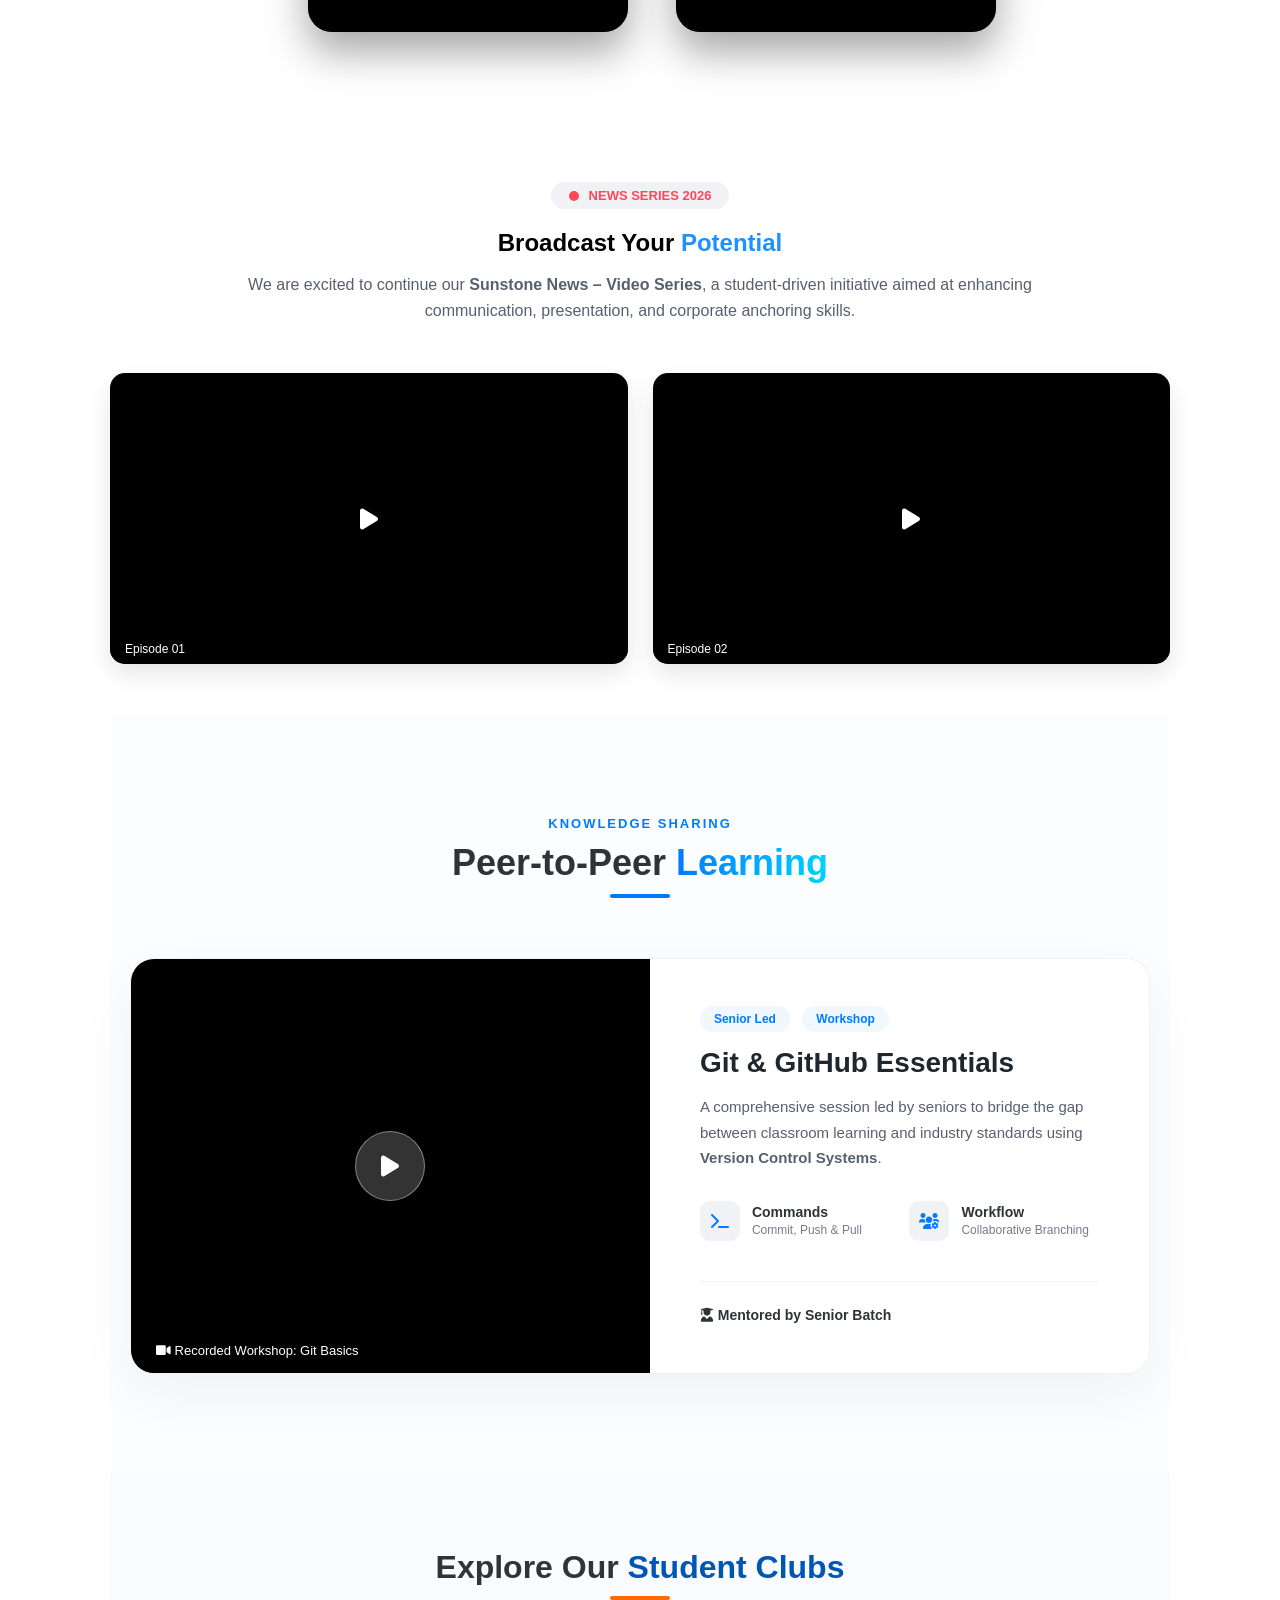
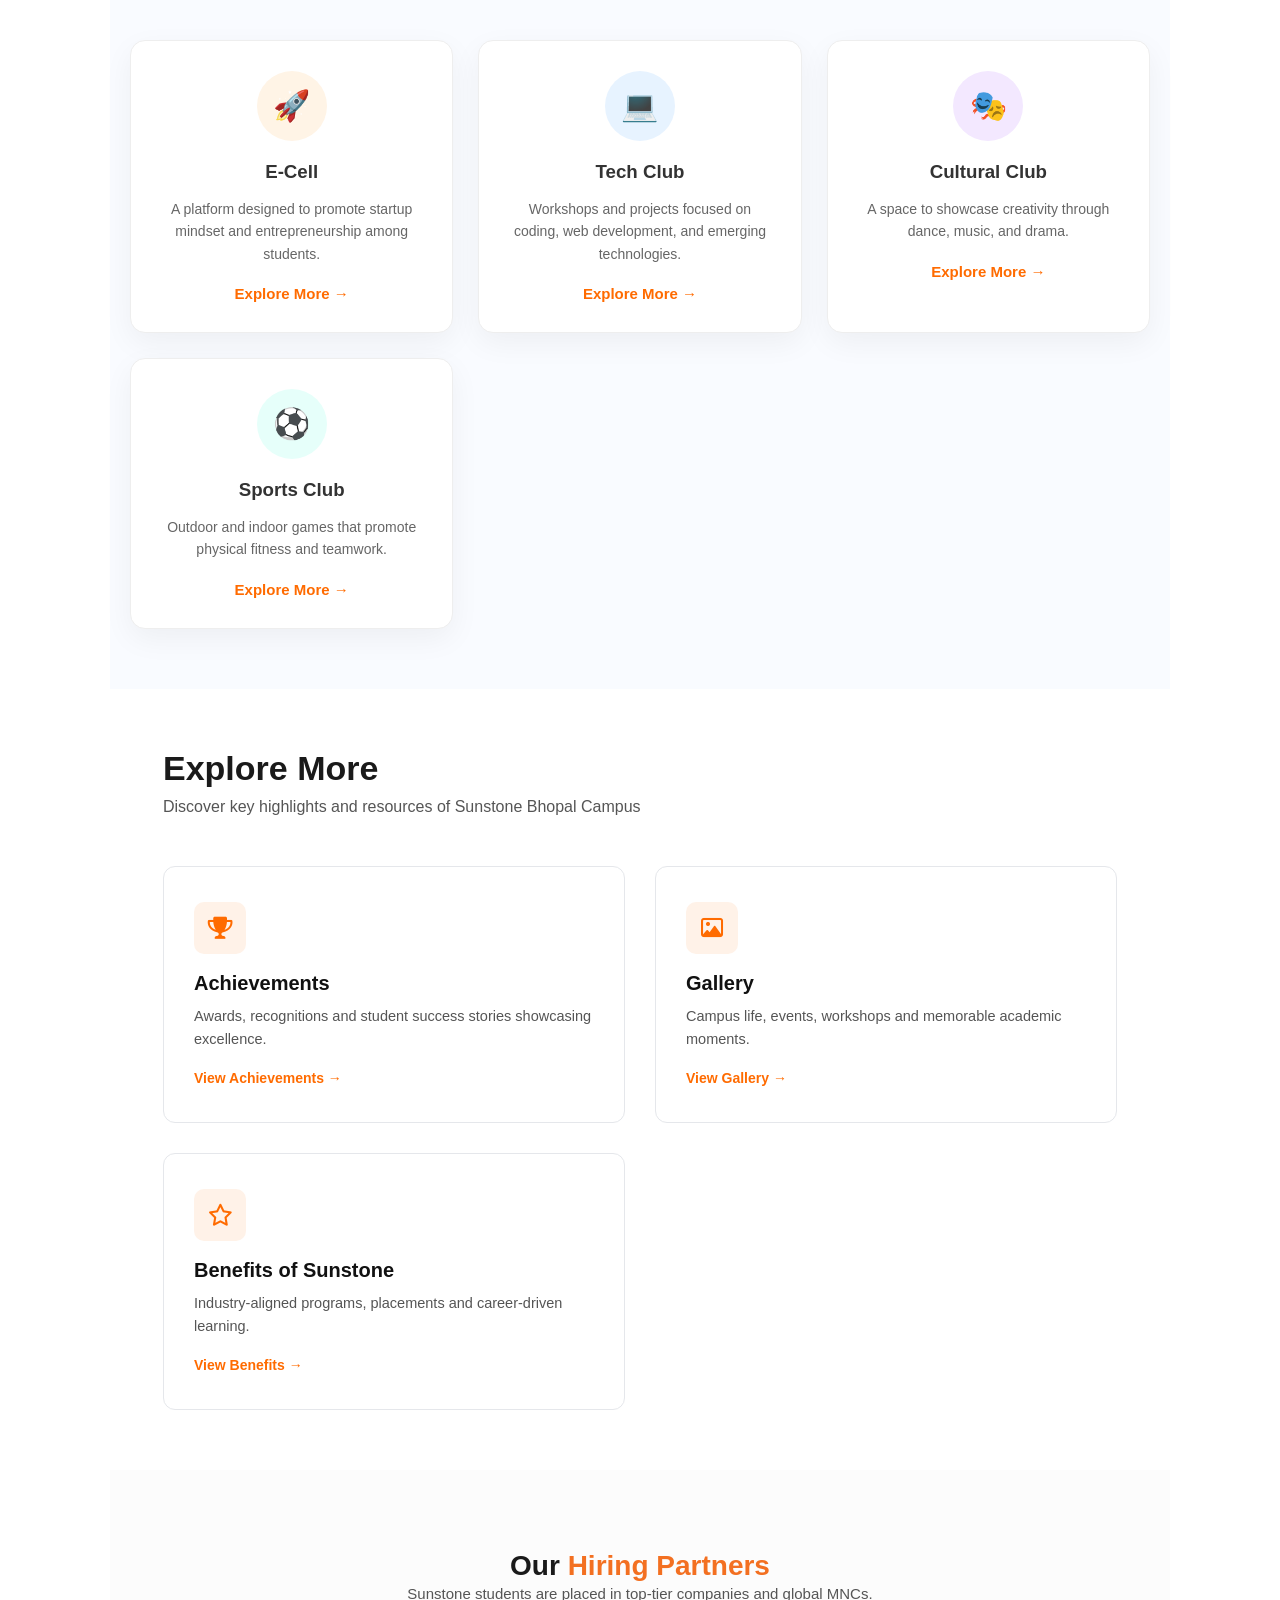
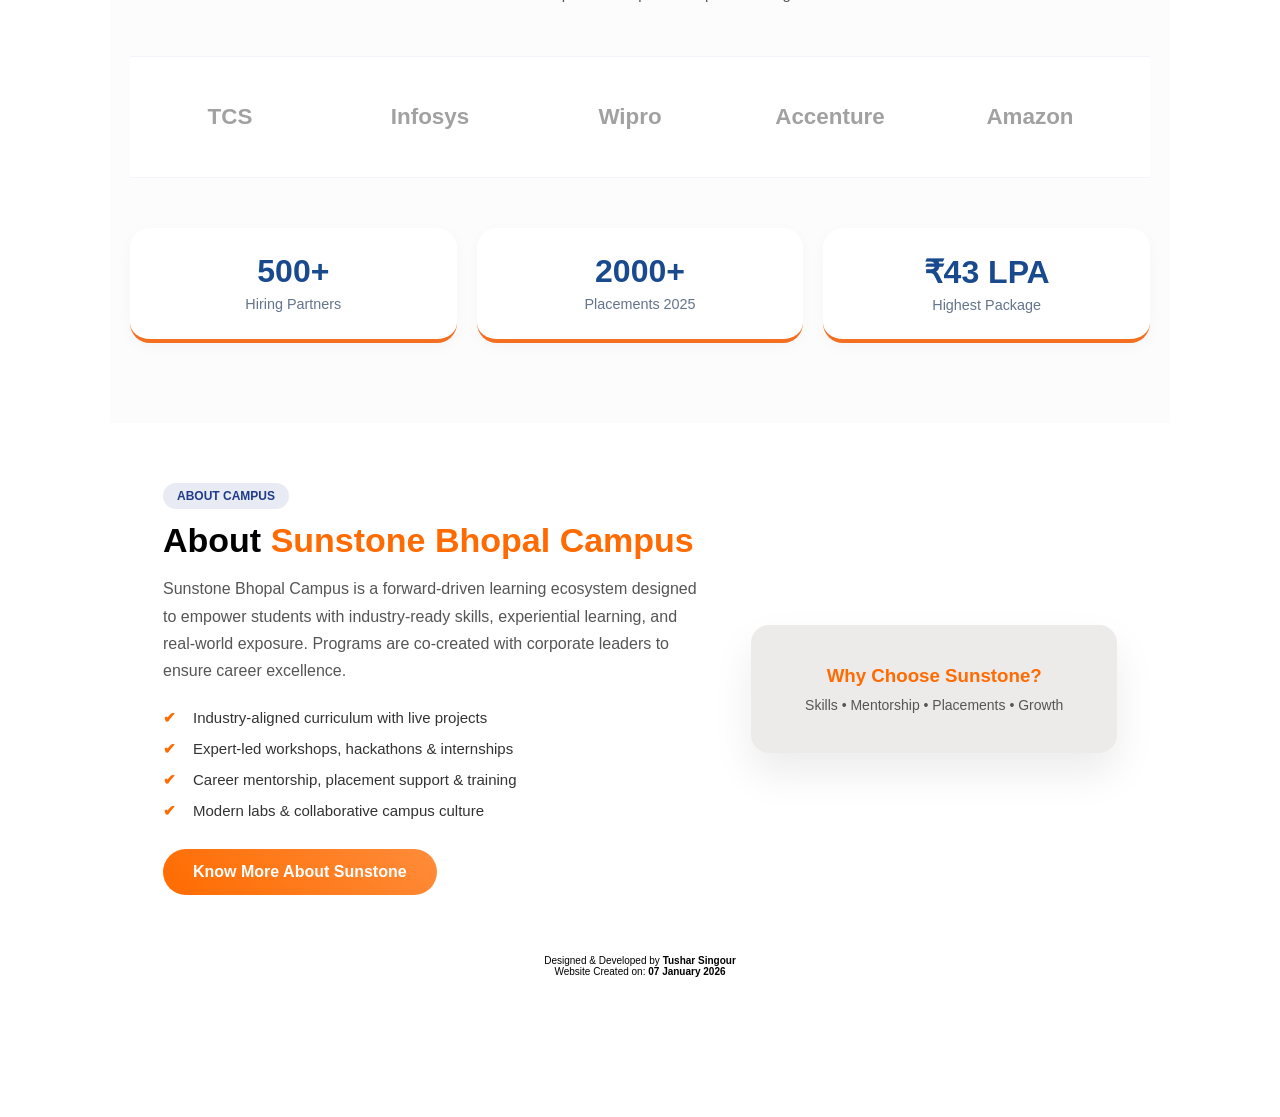
==== commit 11dc4c95: "README add" ====
--- a/index.html
+++ b/index.html
@@ -431,42 +431,58 @@
 
 <section id="p2p-learning" class="p2p-section">
     <div class="container">
+        
         <div class="p2p-header">
-            <div class="p2p-badge">STUDENT MENTORSHIP</div>
-            <h2>Peer-to-Peer <span class="blue-text">Learning Session</span></h2>
-            <p>Practical sessions conducted by seniors to help juniors master industry-standard tools and technologies.</p>
-        </div>
-
-        <div class="p2p-main-card">
-            <div class="p2p-video-grid">
-                <div class="p2p-video-frame" onclick="playP2PVideo(this)" style="position: relative; cursor: pointer;">
-                    <video playsinline preload="metadata" style="width: 100%; aspect-ratio: 16/9; display: block;">
-                        <source src="video/git and git hub.mp4" type="video/mp4">
-                    </video>
-                    
-                    <div class="play-btn-overlay">
-                        <i class="fas fa-play"></i>
-                    </div>
-
-                    <div class="video-info-overlay">Session Part 01: Git Basics</div>
+            <span class="p2p-pre-title">KNOWLEDGE SHARING</span>
+            <h2 class="p2p-title">Peer-to-Peer <span class="gradient-text">Learning</span></h2>
+            <div class="header-line"></div>
+        </div>
+
+        <div class="p2p-corporate-card">
+            <div class="p2p-media-side" onclick="playP2PVideo(this)">
+                <video playsinline preload="metadata">
+                    <source src="video/git and git hub.mp4" type="video/mp4">
+                </video>
+                <div class="play-button-glass">
+                    <i class="fas fa-play"></i>
                 </div>
-            </div>
-
-            <div class="p2p-content">
-                <div class="p2p-text-box">
-                    <h3><i class="fas fa-code-branch"></i> Git & GitHub Workshop</h3>
-                    <p>In this senior-led session, students learned the fundamentals of **Version Control Systems**. The session covered everything from initializing repositories to managing collaborative workflows on GitHub.</p>
-                    
-                    <ul class="p2p-highlights">
-                        <li><i class="fas fa-terminal"></i> Git Commands (Commit, Push, Pull)</li>
-                        <li><i class="fas fa-users"></i> Collaborative Branching Strategies</li>
-                        <li><i class="fas fa-check-double"></i> Resolving Merge Conflicts</li>
-                    </ul>
+                <div class="video-caption">
+                    <i class="fas fa-video"></i> Recorded Workshop: Git Basics
+                </div>
+            </div>
+
+            <div class="p2p-info-side">
+                <div class="p2p-tag-group">
+                    <span class="p2p-tag">Senior Led</span>
+                    <span class="p2p-tag">Workshop</span>
                 </div>
                 
-                <div class="p2p-footer">
-                    <span class="mentor-tag">Mentors: Senior Batch</span>
-                    <p>Knowledge Shared is Knowledge Squared! 🚀</p>
+                <h3>Git & GitHub Essentials</h3>
+                <p class="p2p-desc">
+                    A comprehensive session led by seniors to bridge the gap between classroom learning and industry standards using <strong>Version Control Systems</strong>.
+                </p>
+
+                <div class="p2p-feature-list">
+                    <div class="feature-item">
+                        <div class="feature-icon"><i class="fas fa-terminal"></i></div>
+                        <div class="feature-text">
+                            <strong>Commands</strong>
+                            <span>Commit, Push & Pull</span>
+                        </div>
+                    </div>
+                    <div class="feature-item">
+                        <div class="feature-icon"><i class="fas fa-users-cog"></i></div>
+                        <div class="feature-text">
+                            <strong>Workflow</strong>
+                            <span>Collaborative Branching</span>
+                        </div>
+                    </div>
+                </div>
+
+                <div class="p2p-card-footer">
+                    <div class="mentor-badge">
+                        <i class="fas fa-user-graduate"></i> Mentored by Senior Batch
+                    </div>
                 </div>
             </div>
         </div>
--- a/style.css
+++ b/style.css
@@ -1178,154 +1178,198 @@
     transform: translate(-50%, -50%) scale(1.1);
 }
 
-/* --- P2P Learning Section --- */
+/* --- Professional P2P Styling --- */
 .p2p-section {
-    padding: 80px 0;
-    background-color: #f9fbff;
+    padding: 100px 0;
+    background: #fcfdfe; /* Very light subtle background */
 }
 
 .p2p-header {
     text-align: center;
-    margin-bottom: 50px;
-}
-
-.p2p-badge {
-    display: inline-block;
+    margin-bottom: 60px;
+}
+
+.p2p-pre-title {
+    font-size: 13px;
+    font-weight: 700;
+    color: #007bff;
+    letter-spacing: 2px;
+    text-transform: uppercase;
+}
+
+.p2p-title {
+    font-size: 36px;
+    color: #2d3436;
+    margin: 10px 0;
+}
+
+.gradient-text {
+    background: linear-gradient(90deg, #007bff, #00d2ff);
+    -webkit-background-clip: text;
+    -webkit-text-fill-color: transparent;
+}
+
+.header-line {
+    width: 60px;
+    height: 4px;
     background: #007bff;
-    color: white;
-    padding: 5px 15px;
-    border-radius: 4px;
+    margin: 0 auto;
+    border-radius: 10px;
+}
+
+/* Main Corporate Card */
+.p2p-corporate-card {
+    display: flex;
+    background: #ffffff;
+    border-radius: 24px;
+    overflow: hidden;
+    box-shadow: 0 20px 60px rgba(0,0,0,0.05);
+    border: 1px solid rgba(0,0,0,0.05);
+}
+
+/* Media/Video Side */
+.p2p-media-side {
+    flex: 1.3;
+    position: relative;
+    background: #000;
+    cursor: pointer;
+    overflow: hidden;
+}
+
+.p2p-media-side video {
+    width: 100%;
+    height: 100%;
+    object-fit: cover;
+    display: block;
+    transition: transform 0.5s ease;
+}
+
+.p2p-media-side:hover video {
+    transform: scale(1.03);
+}
+
+/* Information Side */
+.p2p-info-side {
+    flex: 1;
+    padding: 50px;
+    display: flex;
+    flex-direction: column;
+    justify-content: center;
+}
+
+.p2p-tag-group {
+    margin-bottom: 20px;
+}
+
+.p2p-tag {
+    background: #f0f7ff;
+    color: #007bff;
+    padding: 6px 14px;
+    border-radius: 50px;
     font-size: 12px;
-    font-weight: bold;
+    font-weight: 600;
+    margin-right: 8px;
+}
+
+.p2p-info-side h3 {
+    font-size: 28px;
+    color: #1e272e;
     margin-bottom: 15px;
 }
 
-.p2p-main-card {
-    background: #fff;
-    border-radius: 20px;
-    overflow: hidden;
-    box-shadow: 0 15px 40px rgba(0,0,0,0.06);
-    border: 1px solid #e1e8f0;
-}
-
-.p2p-video-grid {
+.p2p-desc {
+    color: #57606f;
+    line-height: 1.7;
+    margin-bottom: 30px;
+    font-size: 15px;
+}
+
+/* Features List */
+.p2p-feature-list {
     display: grid;
     grid-template-columns: 1fr 1fr;
-    background: #000;
-    gap: 2px; /* Subtle divider */
-}
-
-.p2p-video-frame {
-    position: relative;
-    aspect-ratio: 16/9;
-}
-
-.p2p-video-frame iframe {
-    width: 100%;
-    height: 100%;
-    border: none;
-}
-
-.video-info-overlay {
-    position: absolute;
-    bottom: 0;
-    width: 100%;
-    background: rgba(0,0,0,0.6);
-    color: #fff;
-    padding: 8px 15px;
-    font-size: 13px;
-}
-
-.p2p-content {
-    padding: 40px;
-}
-
-.p2p-text-box h3 {
-    font-size: 24px;
+    gap: 20px;
+    margin-bottom: 40px;
+}
+
+.feature-item {
+    display: flex;
+    align-items: center;
+    gap: 12px;
+}
+
+.feature-icon {
+    width: 40px;
+    height: 40px;
+    background: #f1f2f6;
+    border-radius: 10px;
+    display: flex;
+    align-items: center;
+    justify-content: center;
+    color: #007bff;
+}
+
+.feature-text strong {
+    display: block;
+    font-size: 14px;
     color: #2d3436;
-    margin-bottom: 15px;
-}
-
-.p2p-text-box h3 i {
-    color: #007bff;
-    margin-right: 10px;
-}
-
-.p2p-text-box p {
-    color: #636e72;
-    line-height: 1.6;
-    margin-bottom: 20px;
-}
-
-.p2p-highlights {
-    list-style: none;
-    padding: 0;
-    display: flex;
-    gap: 20px;
-    flex-wrap: wrap;
-    margin-bottom: 30px;
-}
-
-.p2p-highlights li {
-    background: #f1f5f9;
-    padding: 8px 15px;
-    border-radius: 8px;
+}
+
+.feature-text span {
+    font-size: 12px;
+    color: #747d8c;
+}
+
+.p2p-card-footer {
+    border-top: 1px solid #f1f2f6;
+    padding-top: 25px;
+}
+
+.mentor-badge {
+    color: #2d3436;
+    font-weight: 600;
     font-size: 14px;
-    color: #475569;
-    font-weight: 500;
-}
-
-.p2p-highlights i {
-    color: #007bff;
-    margin-right: 5px;
-}
-
-.p2p-footer {
-    border-top: 1px solid #eee;
-    padding-top: 20px;
-    display: flex;
-    justify-content: space-between;
-    align-items: center;
-}
-
-.mentor-tag {
-    font-weight: bold;
-    color: #2d3436;
-    font-size: 14px;
-}
-
-@media (max-width: 768px) {
-    .p2p-video-grid {
-        grid-template-columns: 1fr;
-    }
-    .p2p-highlights {
-        flex-direction: column;
-        gap: 10px;
-    }
-}
-
-.p2p-video-frame.playing .play-btn-overlay,
-.video-frame.playing .play-btn-overlay {
-    opacity: 0 !important;
-    visibility: hidden !important;
-    transform: translate(-50%, -50%) scale(0.5);
-}
-
-.play-btn-overlay {
+}
+
+/* Play Button Glassmorphism */
+.play-button-glass {
     position: absolute;
     top: 50%;
     left: 50%;
     transform: translate(-50%, -50%);
-    background: rgba(0, 0, 0, 0.6);
-    color: white;
-    width: 60px;
-    height: 60px;
+    width: 70px;
+    height: 70px;
+    background: rgba(255, 255, 255, 0.2);
+    backdrop-filter: blur(10px);
+    border: 1px solid rgba(255, 255, 255, 0.4);
     border-radius: 50%;
     display: flex;
     align-items: center;
     justify-content: center;
+    color: white;
     font-size: 24px;
-    transition: all 0.3s ease;
-    pointer-events: none;
     z-index: 10;
+    transition: 0.3s;
+}
+
+.p2p-media-side.playing .play-button-glass {
+    opacity: 0;
+    visibility: hidden;
+}
+
+.video-caption {
+    position: absolute;
+    bottom: 0;
+    width: 100%;
+    padding: 15px 25px;
+    background: linear-gradient(transparent, rgba(0,0,0,0.8));
+    color: white;
+    font-size: 13px;
+}
+
+/* Mobile Fix */
+@media (max-width: 992px) {
+    .p2p-corporate-card { flex-direction: column; }
+    .p2p-info-side { padding: 30px; }
+    .p2p-feature-list { grid-template-columns: 1fr; }
 }
